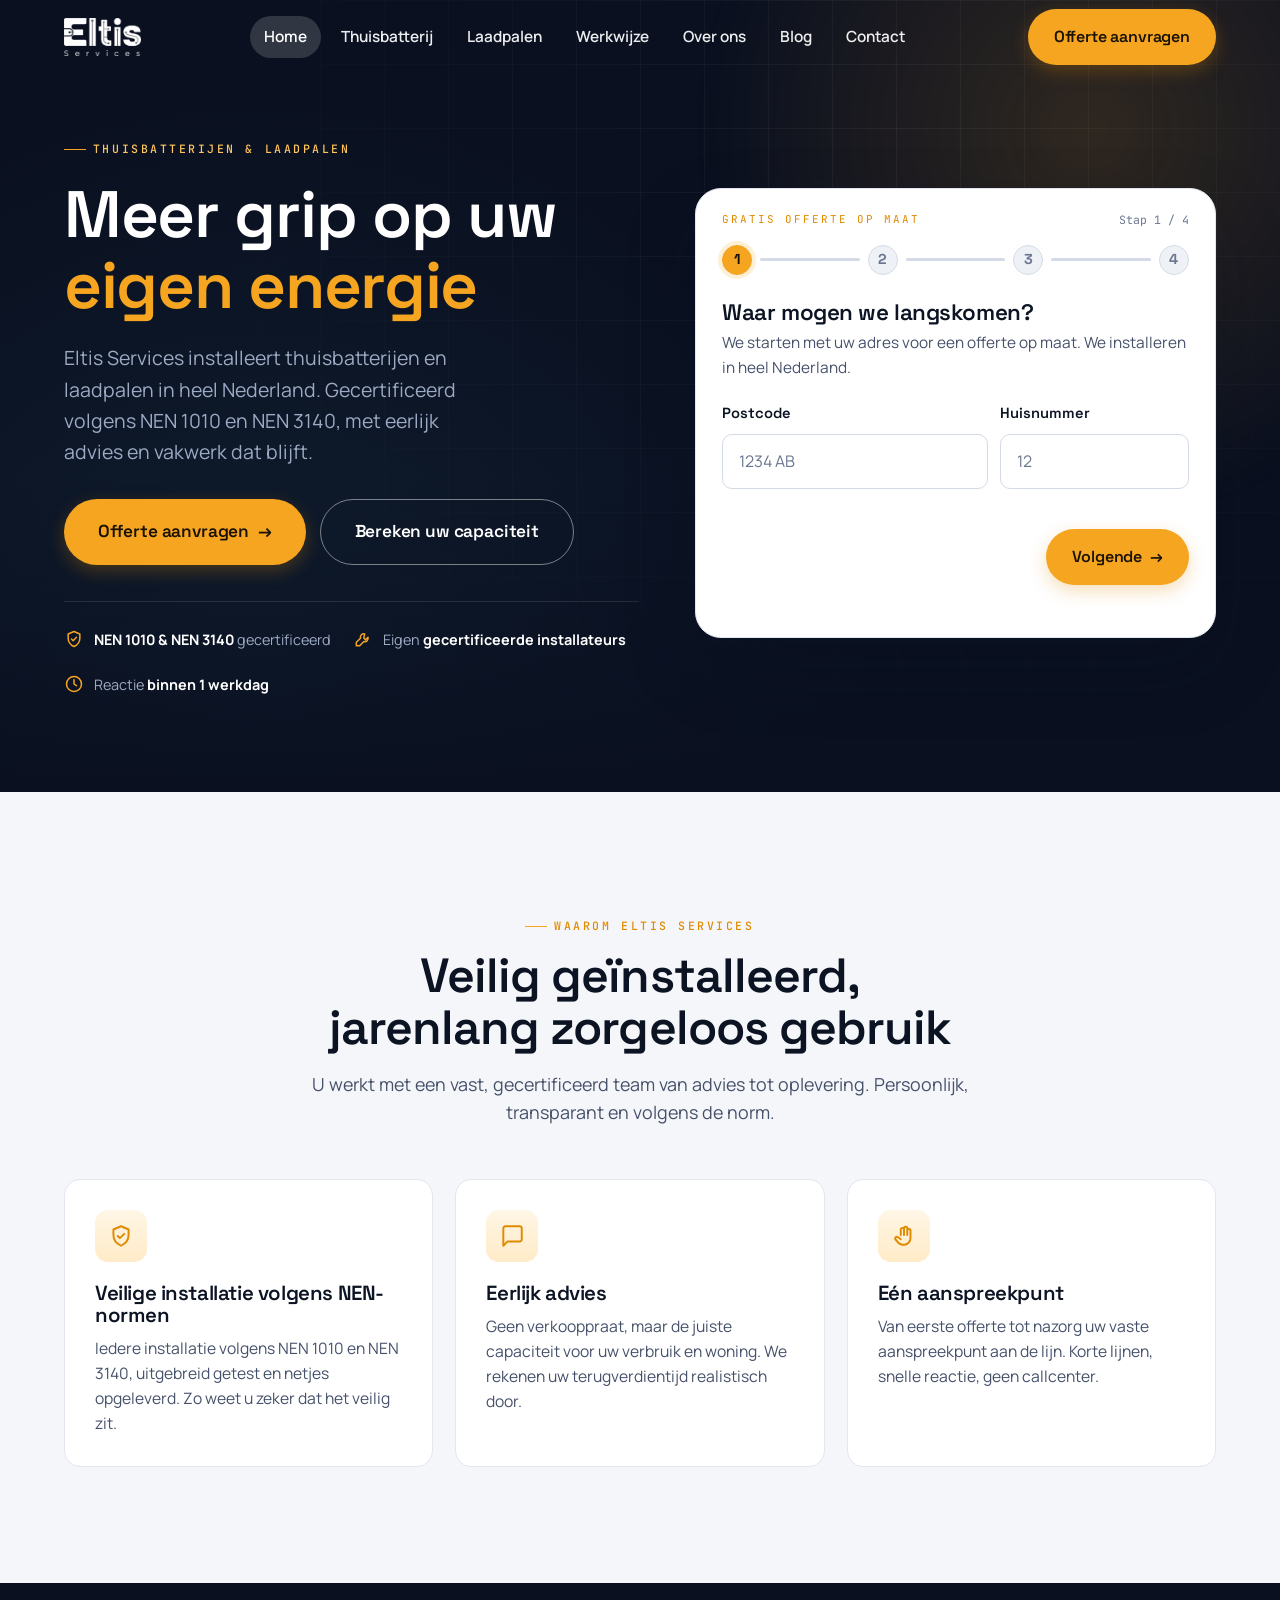
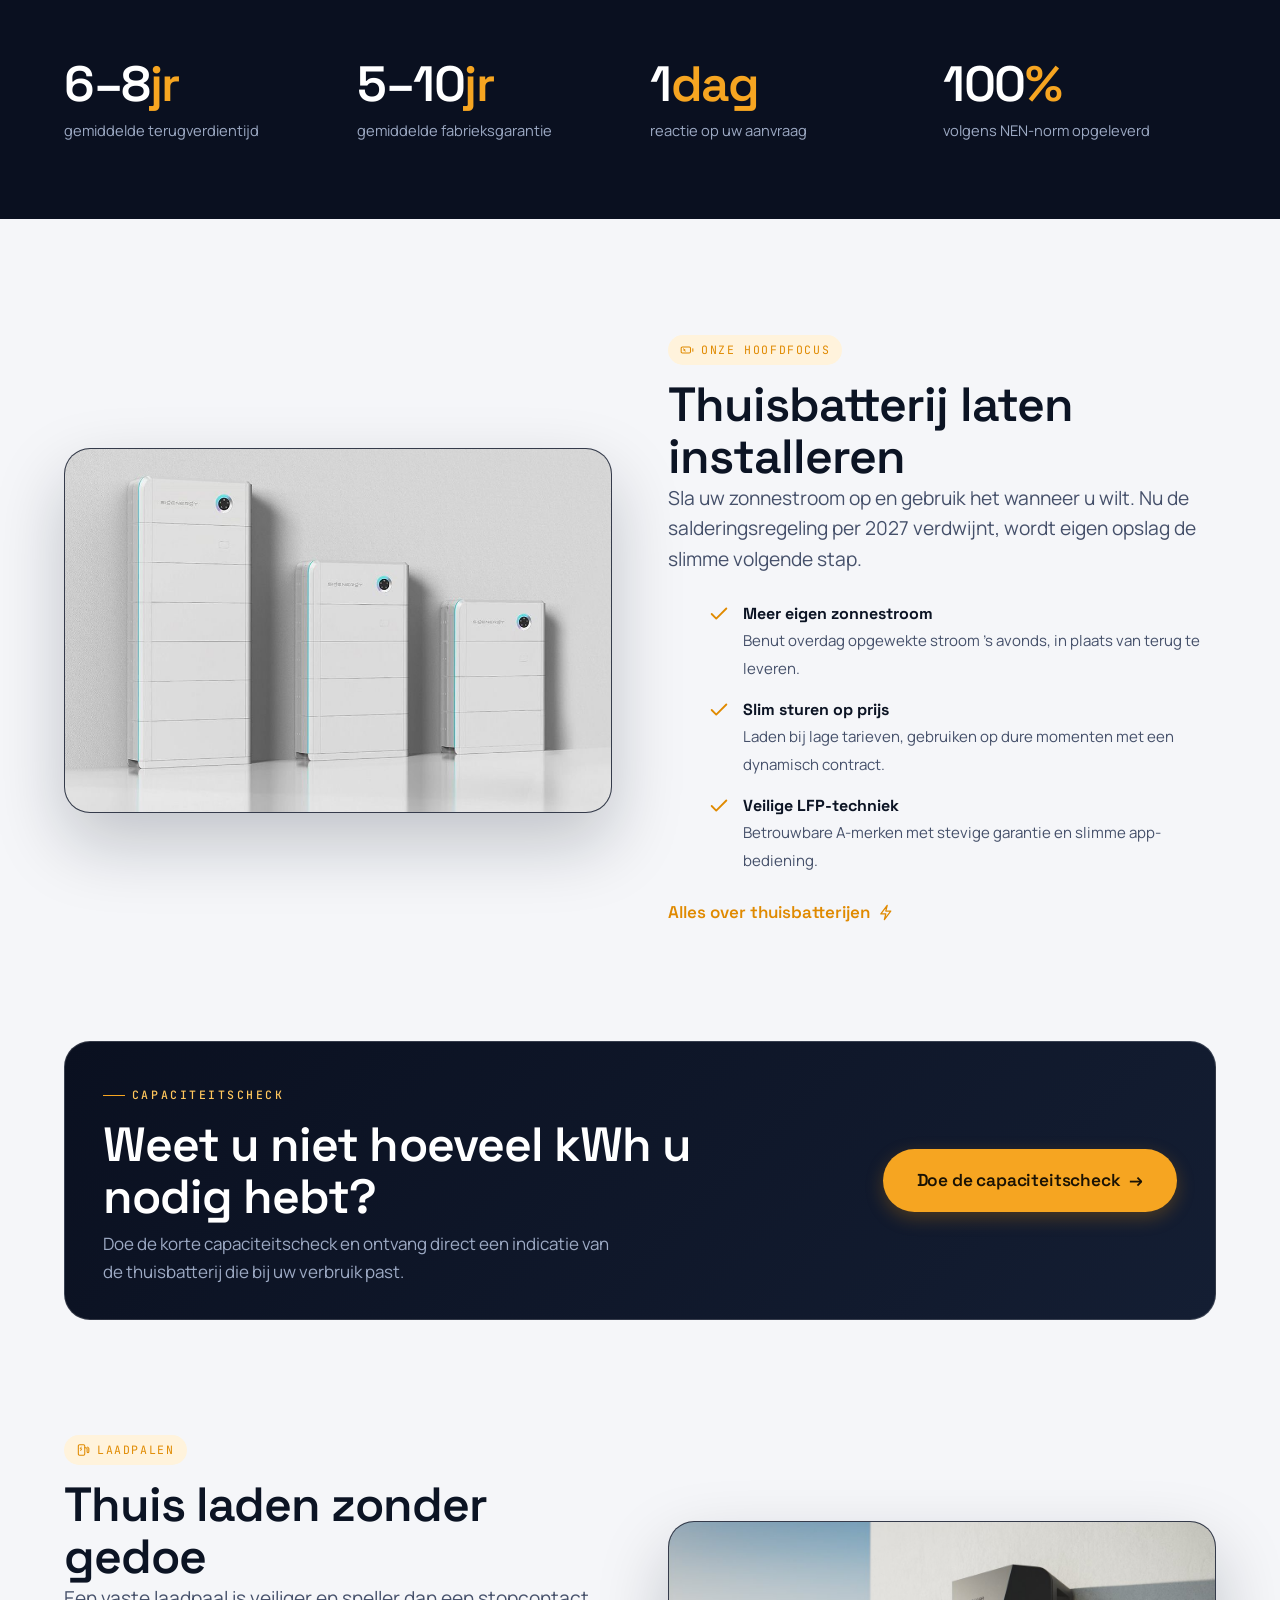
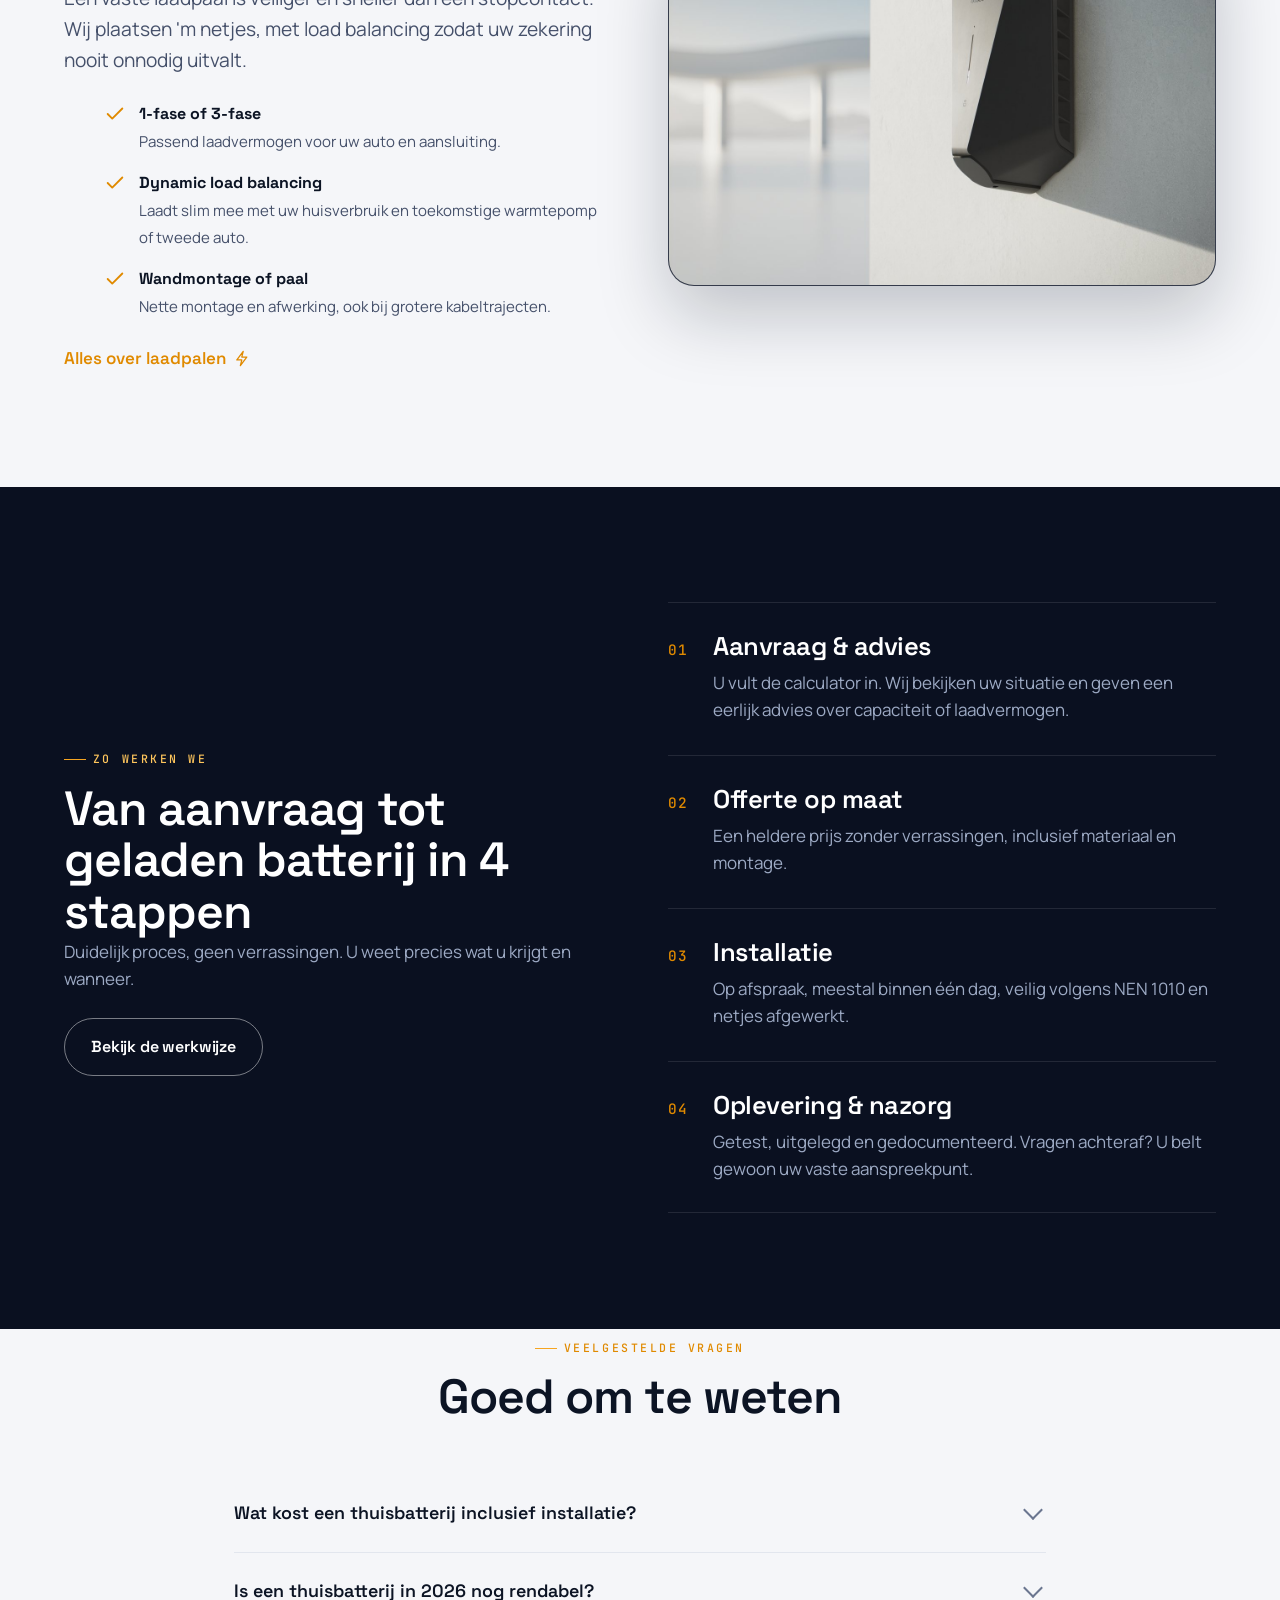
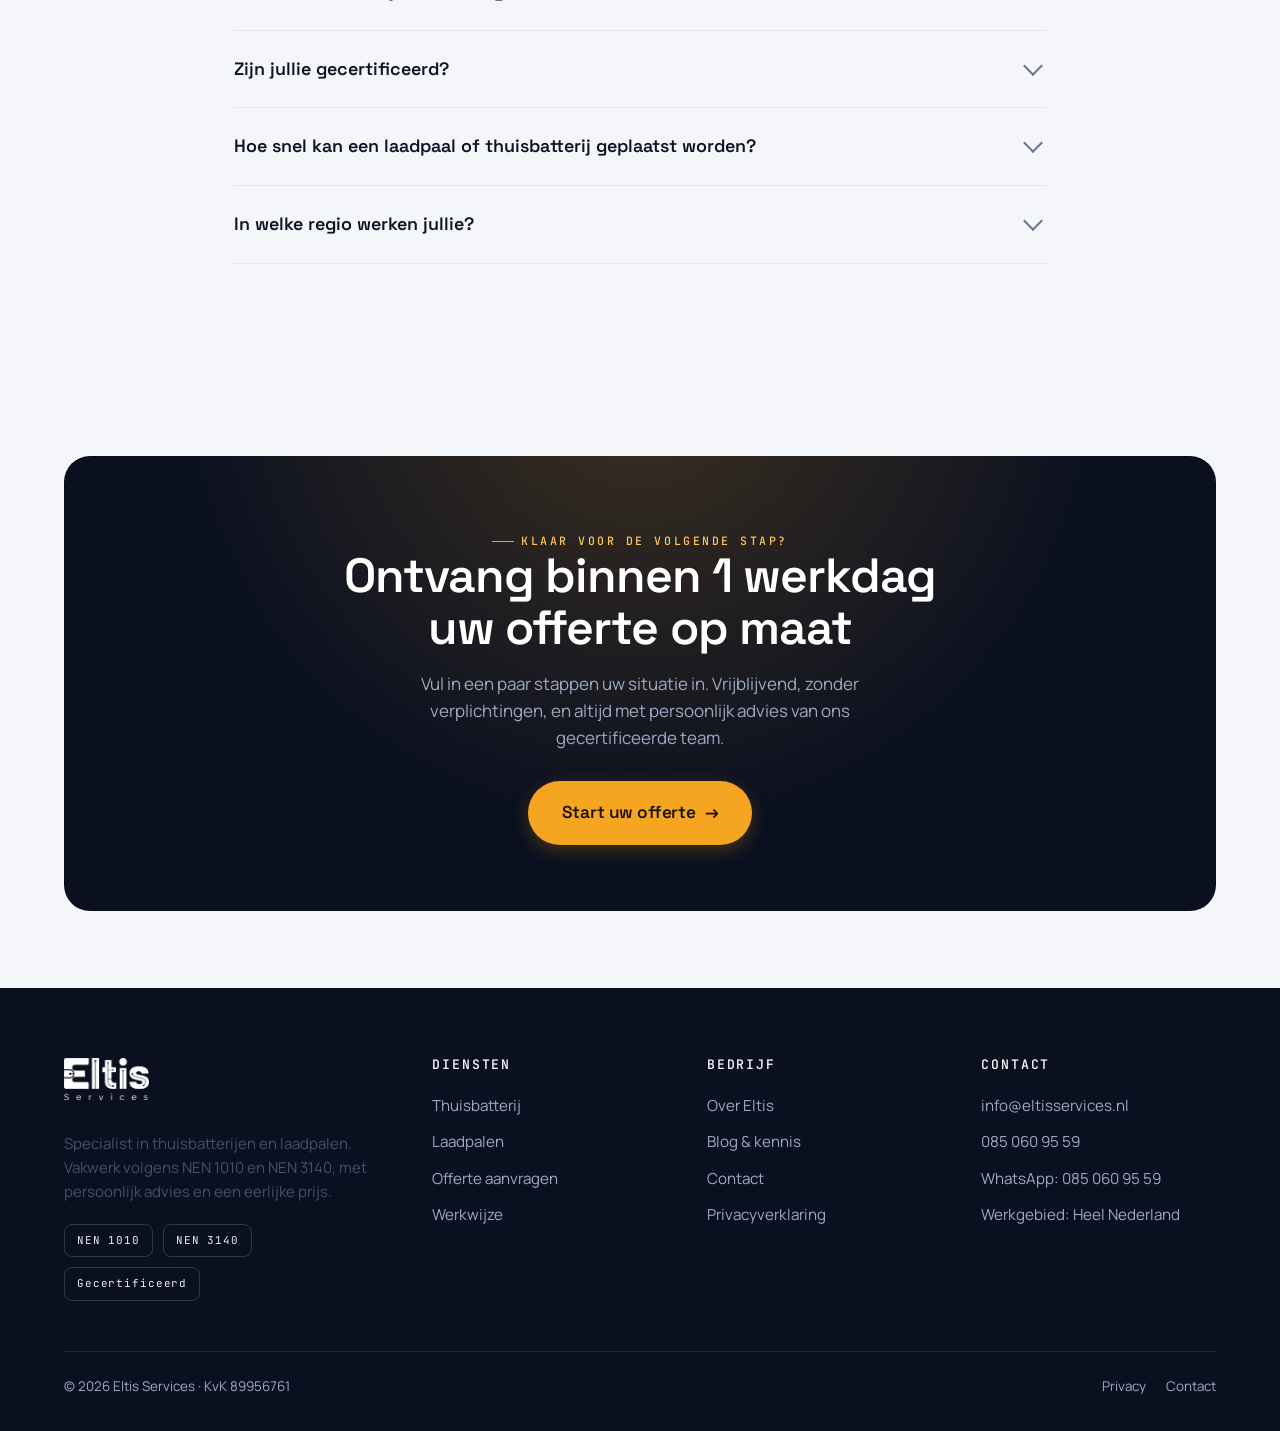
==== index.html @ 738c8753 "Update contact area and KvK number in footer" ====
<!DOCTYPE html>
<html lang="nl">
<head>
  <!-- Meta Pixel Code -->
<script>
!function(f,b,e,v,n,t,s)
{if(f.fbq)return;n=f.fbq=function(){n.callMethod?
n.callMethod.apply(n,arguments):n.queue.push(arguments)};
if(!f._fbq)f._fbq=n;n.push=n;n.loaded=!0;n.version='2.0';
n.queue=[];t=b.createElement(e);t.async=!0;
t.src=v;s=b.getElementsByTagName(e)[0];
s.parentNode.insertBefore(t,s)}(window, document,'script',
'https://connect.facebook.net/en_US/fbevents.js');
fbq('init', '3319455064906460');
fbq('track', 'PageView');
</script>
<noscript><img height="1" width="1" style="display:none"
src="https://www.facebook.com/tr?id=3319455064906460&ev=PageView&noscript=1"
/></noscript>
<!-- End Meta Pixel Code -->
<meta charset="utf-8">
<meta name="viewport" content="width=device-width, initial-scale=1">
<title>Thuisbatterij &amp; laadpaal laten installeren | Eltis Services</title>
<meta name="description" content="Eltis Services installeert thuisbatterijen en laadpalen in heel Nederland. NEN 1010 &amp; NEN 3140 gecertificeerd. Vraag een gratis offerte op maat aan.">
<link rel="canonical" href="https://eltisservices.nl/index.html">
<meta name="robots" content="index, follow">
<meta name="theme-color" content="#0A1020">
<meta property="og:type" content="website">
<meta property="og:title" content="Thuisbatterij &amp; laadpaal laten installeren | Eltis Services">
<meta property="og:description" content="Eltis Services installeert thuisbatterijen en laadpalen in heel Nederland. NEN 1010 &amp; NEN 3140 gecertificeerd. Vraag een gratis offerte op maat aan.">
<meta property="og:url" content="https://eltisservices.nl/index.html">
<meta property="og:site_name" content="Eltis Services">
<meta property="og:locale" content="nl_NL">
<meta name="twitter:card" content="summary_large_image">
<link rel="icon" type="image/png" sizes="32x32" href="assets/favicon-32.png">
<link rel="icon" type="image/png" sizes="16x16" href="assets/favicon-16.png">
<link rel="icon" href="assets/favicon.ico" sizes="any">
<link rel="apple-touch-icon" sizes="180x180" href="assets/apple-touch-icon.png">
<link rel="preconnect" href="https://fonts.googleapis.com">
<link rel="preconnect" href="https://fonts.gstatic.com" crossorigin>
<link href="https://fonts.googleapis.com/css2?family=Space+Grotesk:wght@400;500;600;700&family=Manrope:wght@400;500;600;700;800&family=JetBrains+Mono:wght@400;500&display=swap" rel="stylesheet">
<link rel="stylesheet" href="css/style.css">
<script type="application/ld+json">
{"@context":"https://schema.org","@type":"Electrician","name":"Eltis Services","image":"https://eltisservices.nl/assets/logo-mark.svg","url":"https://eltisservices.nl","email":"info@eltisservices.nl","telephone":"+31850609559","priceRange":"€€","areaServed":"Nederland","address":{"@type":"PostalAddress","addressCountry":"NL"},"description":"NEN 1010 en NEN 3140 gecertificeerd installatiebedrijf gespecialiseerd in thuisbatterijen en laadpalen.","knowsAbout":["thuisbatterij installatie","laadpaal installatie","energieopslag","NEN 1010","NEN 3140"]}
</script>
<script type="application/ld+json">{"@context":"https://schema.org","@type":"BreadcrumbList","itemListElement":[{"@type":"ListItem","position":1,"name":"Home","item":"https://eltisservices.nl/index.html"}]}</script>
<script type="application/ld+json">{"@context":"https://schema.org","@type":"FAQPage","mainEntity":[{"@type":"Question","name":"Wat kost een thuisbatterij inclusief installatie?","acceptedAnswer":{"@type":"Answer","text":"De prijs hangt af van de capaciteit, het merk en uw meterkast. Een compleet geïnstalleerd systeem begint doorgaans rond de 3.000 euro en loopt op naarmate u meer opslag kiest. Via onze offertecalculator krijgt u een prijs die past bij uw situatie."}},{"@type":"Question","name":"Is een thuisbatterij in 2026 nog rendabel?","acceptedAnswer":{"@type":"Answer","text":"Ja, zeker met een dynamisch energiecontract of slimme aansturing. Omdat de salderingsregeling per 1 januari 2027 stopt, wordt zelf opslaan en slim gebruiken van uw stroom juist aantrekkelijker. Wij rekenen uw situatie eerlijk door."}},{"@type":"Question","name":"Zijn jullie gecertificeerd?","acceptedAnswer":{"@type":"Answer","text":"Ja. Al onze installaties voeren we uit volgens NEN 1010 en we werken veilig volgens NEN 3140. U krijgt een correcte, geteste en gedocumenteerde oplevering."}},{"@type":"Question","name":"Hoe snel kan een laadpaal of thuisbatterij geplaatst worden?","acceptedAnswer":{"@type":"Answer","text":"Na akkoord op de offerte plannen we meestal binnen enkele weken. Een standaardinstallatie ronden we vaak op één dag af."}},{"@type":"Question","name":"In welke regio werken jullie?","acceptedAnswer":{"@type":"Answer","text":"We werken in heel Nederland. Vul uw postcode en huisnummer in de offertecalculator in, dan ontvangt u binnen 1 werkdag een offerte op maat voor uw adres."}}]}</script>

</head>
<body>
<header class="site-header">
  <div class="wrap nav">
    <a class="brand on-hero" href="index.html"><img class="brand-logo" src="assets/logo.png" alt="Eltis Services" width="720" height="354"></a>
    <nav class="nav-links on-hero" aria-label="Hoofdmenu"><a href="index.html">Home</a><a href="thuisbatterij.html">Thuisbatterij</a><a href="laadpalen.html">Laadpalen</a><a href="werkwijze.html">Werkwijze</a><a href="over-ons.html">Over ons</a><a href="blog.html">Blog</a><a href="contact.html">Contact</a></nav>
    <div class="nav-cta">
      <a class="btn" href="offerte.html">Offerte aanvragen</a>
      <button class="nav-toggle on-hero" aria-label="Menu" aria-expanded="false"><span></span></button>
    </div>
  </div>
</header>
<nav class="mobile-menu" aria-label="Mobiel menu"><a href="index.html">Home</a><a href="thuisbatterij.html">Thuisbatterij</a><a href="laadpalen.html">Laadpalen</a><a href="werkwijze.html">Werkwijze</a><a href="over-ons.html">Over ons</a><a href="blog.html">Blog</a><a href="contact.html">Contact</a><a class="btn" href="offerte.html">Offerte aanvragen</a></nav>
<main id="main">
  <section class="hero">
    <div class="hero-bg"><div class="hero-grid-lines"></div></div>
    <div class="wrap hero-inner">
      <div class="reveal">
        <span class="eyebrow" style="color:var(--amber-soft)">Thuisbatterijen &amp; laadpalen</span>
        <h1>Meer grip op uw <span class="hl">eigen energie</span></h1>
        <p class="hero-lead">Eltis Services installeert thuisbatterijen en laadpalen in heel Nederland. Gecertificeerd volgens NEN 1010 en NEN 3140, met eerlijk advies en vakwerk dat blijft.</p>
        <div class="hero-cta">
          <a class="btn btn-lg" href="offerte.html">Offerte aanvragen <span class="arrow">&rarr;</span></a>
          <a class="btn btn-ghost btn-lg" href="thuisbatterij.html#capaciteit">Bereken uw capaciteit</a>
        </div>
        <div class="hero-trust">
          <div class="t"><svg viewBox="0 0 24 24" fill="none" stroke="currentColor" stroke-width="1.8" stroke-linecap="round" stroke-linejoin="round"><path d="M12 3l7 3v5c0 4.5-3 8-7 10-4-2-7-5.5-7-10V6z"/><path d="M9 12l2 2 4-4"/></svg><span><strong>NEN 1010 &amp; NEN 3140</strong> gecertificeerd</span></div>
          <div class="t"><svg viewBox="0 0 24 24" fill="none" stroke="currentColor" stroke-width="1.8" stroke-linecap="round" stroke-linejoin="round"><path d="M14 6a4 4 0 0 0-5 5L4 16v4h4l5-5a4 4 0 0 0 5-5l-3 3-2-2z"/></svg><span>Eigen <strong>gecertificeerde installateurs</strong></span></div>
          <div class="t"><svg viewBox="0 0 24 24" fill="none" stroke="currentColor" stroke-width="1.8" stroke-linecap="round" stroke-linejoin="round"><circle cx="12" cy="12" r="9"/><path d="M12 7v5l3 2"/></svg><span>Reactie <strong>binnen 1 werkdag</strong></span></div>
        </div>
      </div>
      <div class="reveal d1">
        <div class="calc-mount"><noscript><div class="card" style="text-align:center"><p>Schakel JavaScript in voor de offertecalculator, of vraag direct aan via de <a class="link-arrow" style="display:inline-flex" href="offerte.html">offertepagina</a>.</p></div></noscript></div>
      </div>
    </div>
  </section>

  <section class="section"><div class="wrap">
    <div class="section-head center reveal">
      <span class="eyebrow">Waarom Eltis Services</span>
      <h2>Veilig geïnstalleerd, jarenlang zorgeloos gebruik</h2>
      <p>U werkt met een vast, gecertificeerd team van advies tot oplevering. Persoonlijk, transparant en volgens de norm.</p>
    </div>
    <div class="grid g-3">
      <div class="card reveal"><div class="ic"><svg viewBox="0 0 24 24" fill="none" stroke="currentColor" stroke-width="1.8" stroke-linecap="round" stroke-linejoin="round"><path d="M12 3l7 3v5c0 4.5-3 8-7 10-4-2-7-5.5-7-10V6z"/><path d="M9 12l2 2 4-4"/></svg></div><h3>Veilige installatie volgens NEN-normen</h3><p>Iedere installatie volgens NEN 1010 en NEN 3140, uitgebreid getest en netjes opgeleverd. Zo weet u zeker dat het veilig zit.</p></div>
      <div class="card reveal d1"><div class="ic"><svg viewBox="0 0 24 24" fill="none" stroke="currentColor" stroke-width="1.8" stroke-linecap="round" stroke-linejoin="round"><path d="M21 15a2 2 0 0 1-2 2H8l-4 4V5a2 2 0 0 1 2-2h13a2 2 0 0 1 2 2z"/></svg></div><h3>Eerlijk advies</h3><p>Geen verkooppraat, maar de juiste capaciteit voor uw verbruik en woning. We rekenen uw terugverdientijd realistisch door.</p></div>
      <div class="card reveal d2"><div class="ic"><svg viewBox="0 0 24 24" fill="none" stroke="currentColor" stroke-width="1.8" stroke-linecap="round" stroke-linejoin="round"><path d="M9 11V6a1.5 1.5 0 0 1 3 0v5M12 11V5a1.5 1.5 0 0 1 3 0v6M15 11V7a1.5 1.5 0 0 1 3 0v7a6 6 0 0 1-6 6h-1a6 6 0 0 1-5-2.7L4 15a1.6 1.6 0 0 1 2.6-1.8L9 15"/></svg></div><h3>Eén aanspreekpunt</h3><p>Van eerste offerte tot nazorg uw vaste aanspreekpunt aan de lijn. Korte lijnen, snelle reactie, geen callcenter.</p></div>
    </div>
  </div></section>

  <section class="section-sm on-dark"><div class="wrap"><div class="stats"><div class="stat reveal"><div class="n"><span>6–8</span><span class="u">jr</span></div><div class="l">gemiddelde terugverdientijd</div></div><div class="stat reveal"><div class="n"><span>5–10</span><span class="u">jr</span></div><div class="l">gemiddelde fabrieksgarantie</div></div><div class="stat reveal"><div class="n"><span data-count="1" data-dec="0">0</span><span class="u">dag</span></div><div class="l">reactie op uw aanvraag</div></div><div class="stat reveal"><div class="n"><span data-count="100" data-dec="0">0</span><span class="u">%</span></div><div class="l">volgens NEN-norm opgeleverd</div></div></div></div></section>

  <section class="section"><div class="wrap">
    <div class="split">
      <div class="split-media reveal"><div class="media-panel media-photo"><img src="assets/thuisbatterij.jpg" alt="Thuisbatterij aan de wand, professioneel geïnstalleerd" loading="lazy"></div></div>
      <div class="reveal d1">
        <span class="tag-inline"><svg viewBox="0 0 24 24" fill="none" stroke="currentColor" stroke-width="1.8" stroke-linecap="round" stroke-linejoin="round"><rect x="2" y="7" width="16" height="10" rx="2"/><path d="M22 10v4"/><path d="M6 10l3 2-3 0 3 2" stroke-width="1.5"/></svg> Onze hoofdfocus</span>
        <h2 class="mt-s">Thuisbatterij laten installeren</h2>
        <p class="lead" style="color:var(--text-2)">Sla uw zonnestroom op en gebruik het wanneer u wilt. Nu de salderingsregeling per 2027 verdwijnt, wordt eigen opslag de slimme volgende stap.</p>
        <ul class="feature-list">
          <li><svg viewBox="0 0 24 24" fill="none" stroke="currentColor" stroke-width="2" stroke-linecap="round" stroke-linejoin="round"><path d="M20 6 9 17l-5-5"/></svg><div><b>Meer eigen zonnestroom</b><span>Benut overdag opgewekte stroom &apos;s avonds, in plaats van terug te leveren.</span></div></li>
          <li><svg viewBox="0 0 24 24" fill="none" stroke="currentColor" stroke-width="2" stroke-linecap="round" stroke-linejoin="round"><path d="M20 6 9 17l-5-5"/></svg><div><b>Slim sturen op prijs</b><span>Laden bij lage tarieven, gebruiken op dure momenten met een dynamisch contract.</span></div></li>
          <li><svg viewBox="0 0 24 24" fill="none" stroke="currentColor" stroke-width="2" stroke-linecap="round" stroke-linejoin="round"><path d="M20 6 9 17l-5-5"/></svg><div><b>Veilige LFP-techniek</b><span>Betrouwbare A-merken met stevige garantie en slimme app-bediening.</span></div></li>
        </ul>
        <a class="link-arrow mt-m" href="thuisbatterij.html" style="display:inline-flex">Alles over thuisbatterijen <svg viewBox="0 0 24 24" fill="none" stroke="currentColor" stroke-width="1.8" stroke-linecap="round" stroke-linejoin="round"><path d="M13 2 4 14h7l-2 8 9-12h-7z"/></svg></a>
      </div>
    </div>
  </div></section>

  <section class="section" style="padding-top:0"><div class="wrap">
    <a class="cap-cta reveal" href="thuisbatterij.html#capaciteit">
      <div class="cap-cta-text">
        <span class="eyebrow" style="color:var(--amber-soft)">Capaciteitscheck</span>
        <h2 class="mt-s" style="color:#fff">Weet u niet hoeveel kWh u nodig hebt?</h2>
        <p>Doe de korte capaciteitscheck en ontvang direct een indicatie van de thuisbatterij die bij uw verbruik past.</p>
      </div>
      <span class="btn btn-lg">Doe de capaciteitscheck <span class="arrow">&rarr;</span></span>
    </a>
  </div></section>

  <section class="section" style="padding-top:0"><div class="wrap">
    <div class="split rev">
      <div class="split-media reveal"><div class="media-panel media-photo"><img src="assets/laadpaal.jpg" alt="Laadpaal aan huis, netjes gemonteerd" loading="lazy"></div></div>
      <div class="reveal d1">
        <span class="tag-inline"><svg viewBox="0 0 24 24" fill="none" stroke="currentColor" stroke-width="1.8" stroke-linecap="round" stroke-linejoin="round"><rect x="4" y="3" width="11" height="18" rx="2"/><path d="M15 8h2a2 2 0 0 1 2 2v5a1.5 1.5 0 0 0 3 0V9l-2-2"/><path d="M9 7l-2 3h3l-2 3" stroke-width="1.5"/></svg> Laadpalen</span>
        <h2 class="mt-s">Thuis laden zonder gedoe</h2>
        <p class="lead" style="color:var(--text-2)">Een vaste laadpaal is veiliger en sneller dan een stopcontact. Wij plaatsen &apos;m netjes, met load balancing zodat uw zekering nooit onnodig uitvalt.</p>
        <ul class="feature-list">
          <li><svg viewBox="0 0 24 24" fill="none" stroke="currentColor" stroke-width="2" stroke-linecap="round" stroke-linejoin="round"><path d="M20 6 9 17l-5-5"/></svg><div><b>1-fase of 3-fase</b><span>Passend laadvermogen voor uw auto en aansluiting.</span></div></li>
          <li><svg viewBox="0 0 24 24" fill="none" stroke="currentColor" stroke-width="2" stroke-linecap="round" stroke-linejoin="round"><path d="M20 6 9 17l-5-5"/></svg><div><b>Dynamic load balancing</b><span>Laadt slim mee met uw huisverbruik en toekomstige warmtepomp of tweede auto.</span></div></li>
          <li><svg viewBox="0 0 24 24" fill="none" stroke="currentColor" stroke-width="2" stroke-linecap="round" stroke-linejoin="round"><path d="M20 6 9 17l-5-5"/></svg><div><b>Wandmontage of paal</b><span>Nette montage en afwerking, ook bij grotere kabeltrajecten.</span></div></li>
        </ul>
        <a class="link-arrow mt-m" href="laadpalen.html" style="display:inline-flex">Alles over laadpalen <svg viewBox="0 0 24 24" fill="none" stroke="currentColor" stroke-width="1.8" stroke-linecap="round" stroke-linejoin="round"><path d="M13 2 4 14h7l-2 8 9-12h-7z"/></svg></a>
      </div>
    </div>
  </div></section>

  <section class="section on-dark"><div class="wrap">
    <div class="split">
      <div class="reveal">
        <span class="eyebrow">Zo werken we</span>
        <h2 class="mt-s">Van aanvraag tot geladen batterij in 4 stappen</h2>
        <p>Duidelijk proces, geen verrassingen. U weet precies wat u krijgt en wanneer.</p>
        <a class="btn btn-ghost mt-m" href="werkwijze.html">Bekijk de werkwijze</a>
      </div>
      <div class="reveal d1">
        <div class="steps">
          <div class="step"><div class="num">01</div><div class="body"><h3>Aanvraag &amp; advies</h3><p>U vult de calculator in. Wij bekijken uw situatie en geven een eerlijk advies over capaciteit of laadvermogen.</p></div></div>
          <div class="step"><div class="num">02</div><div class="body"><h3>Offerte op maat</h3><p>Een heldere prijs zonder verrassingen, inclusief materiaal en montage.</p></div></div>
          <div class="step"><div class="num">03</div><div class="body"><h3>Installatie</h3><p>Op afspraak, meestal binnen één dag, veilig volgens NEN 1010 en netjes afgewerkt.</p></div></div>
          <div class="step"><div class="num">04</div><div class="body"><h3>Oplevering &amp; nazorg</h3><p>Getest, uitgelegd en gedocumenteerd. Vragen achteraf? U belt gewoon uw vaste aanspreekpunt.</p></div></div>
        </div>
      </div>
    </div>
  </div></section>


  <section class="section" style="padding-top:0"><div class="wrap narrow">
    <div class="section-head center reveal"><span class="eyebrow">Veelgestelde vragen</span><h2 class="mt-s">Goed om te weten</h2></div>
    <div class="reveal d1"><div class="faq"><details><summary>Wat kost een thuisbatterij inclusief installatie?</summary><div class="ans">De prijs hangt af van de capaciteit, het merk en uw meterkast. Een compleet geïnstalleerd systeem begint doorgaans rond de 3.000 euro en loopt op naarmate u meer opslag kiest. Via onze offertecalculator krijgt u een prijs die past bij uw situatie.</div></details><details><summary>Is een thuisbatterij in 2026 nog rendabel?</summary><div class="ans">Ja, zeker met een dynamisch energiecontract of slimme aansturing. Omdat de salderingsregeling per 1 januari 2027 stopt, wordt zelf opslaan en slim gebruiken van uw stroom juist aantrekkelijker. Wij rekenen uw situatie eerlijk door.</div></details><details><summary>Zijn jullie gecertificeerd?</summary><div class="ans">Ja. Al onze installaties voeren we uit volgens NEN 1010 en we werken veilig volgens NEN 3140. U krijgt een correcte, geteste en gedocumenteerde oplevering.</div></details><details><summary>Hoe snel kan een laadpaal of thuisbatterij geplaatst worden?</summary><div class="ans">Na akkoord op de offerte plannen we meestal binnen enkele weken. Een standaardinstallatie ronden we vaak op één dag af.</div></details><details><summary>In welke regio werken jullie?</summary><div class="ans">We werken in heel Nederland. Vul uw postcode en huisnummer in de offertecalculator in, dan ontvangt u binnen 1 werkdag een offerte op maat voor uw adres.</div></details></div></div>
  </div></section>

  <section class="section-sm"><div class="wrap"><div class="cta-band reveal">
      <span class="eyebrow" style="color:var(--amber-soft)">Klaar voor de volgende stap?</span>
      <h2>Ontvang binnen 1 werkdag uw offerte op maat</h2>
      <p>Vul in een paar stappen uw situatie in. Vrijblijvend, zonder verplichtingen, en altijd met persoonlijk advies van ons gecertificeerde team.</p>
      <a class="btn btn-lg" href="offerte.html">Start uw offerte <span class="arrow">&rarr;</span></a>
    </div></div></section>
</main>
<script src="js/calculator.js" defer></script>
<footer class="site-footer">
  <div class="wrap">
    <div class="footer-top">
      <div class="footer-brand">
        <a class="brand" href="index.html"><img class="brand-logo" src="assets/logo.png" alt="Eltis Services" width="720" height="354"></a>
        <p>Specialist in thuisbatterijen en laadpalen. Vakwerk volgens NEN 1010 en NEN 3140, met persoonlijk advies en een eerlijke prijs.</p>
        <div class="footer-badges">
          <span class="badge">NEN 1010</span><span class="badge">NEN 3140</span><span class="badge">Gecertificeerd</span>
        </div>
      </div>
      <div class="footer-col">
        <h4>Diensten</h4>
        <a href="thuisbatterij.html">Thuisbatterij</a>
        <a href="laadpalen.html">Laadpalen</a>
        <a href="offerte.html">Offerte aanvragen</a>
        <a href="werkwijze.html">Werkwijze</a>
      </div>
      <div class="footer-col">
        <h4>Bedrijf</h4>
        <a href="over-ons.html">Over Eltis</a>
        <a href="blog.html">Blog &amp; kennis</a>
        <a href="contact.html">Contact</a>
        <a href="privacy.html">Privacyverklaring</a>
      </div>
      <div class="footer-col">
        <h4>Contact</h4>
        <a href="mailto:info@eltisservices.nl">info@eltisservices.nl</a>
        <a href="tel:+31850609559">085 060 95 59</a>
        <a href="https://wa.me/31850609559">WhatsApp: 085 060 95 59</a>
        <a href="contact.html">Werkgebied: Heel Nederland</a>
      </div>
    </div>
    <div class="footer-bottom">
      <span>&copy; 2026 Eltis Services · KvK 89956761</span>
      <span class="fl"><a href="privacy.html">Privacy</a><a href="contact.html">Contact</a></span>
    </div>
  </div>
</footer>
<script src="js/main.js" defer></script>
</body>
</html>
---- css/style.css ----
/* =====================================================================
   Eltis Services — Designsysteem  [VERSIE 3 — mobiel menu fix]
   Palet: diep marineblauw + warm amber (energie/premium)
   Display: Space Grotesk · Body: Manrope · Data: JetBrains Mono
   Signatuur: "laadmeter" (charge gauge) motief
   ===================================================================== */

:root{
  /* Kleuren */
  --ink:        #0A1020;   /* diep marineblauw-zwart */
  --ink-2:      #0E1628;
  --slate:      #141E33;   /* verhoogd donker vlak */
  --slate-2:    #1B2740;
  --line-dark:  rgba(255,255,255,.10);
  --line-dark-2:rgba(255,255,255,.16);

  --canvas:     #F5F6F9;   /* lichte pagina-achtergrond */
  --paper:      #FFFFFF;
  --mist:       #EEF1F6;
  --line:       #E2E6EE;
  --line-2:     #D4DAE6;

  --amber:      #F6A521;   /* hero-accent: energie/premium */
  --amber-deep: #E08A00;
  --amber-soft: #FFC65C;
  --cyan:       #4FC3E8;   /* koele steun-accent, spaarzaam */

  --text:       #0C1424;   /* primaire tekst op licht */
  --text-2:     #45506A;   /* secundair */
  --text-3:     #6B7690;   /* tertiair / labels */
  --on-dark:    #EAEFF8;   /* tekst op donker */
  --on-dark-2:  #9DAAC4;   /* secundair op donker */

  --ok:         #2FBF87;
  --warn:       #E0533D;

  /* Type */
  --f-display: "Space Grotesk", ui-sans-serif, system-ui, sans-serif;
  --f-body:    "Manrope", ui-sans-serif, system-ui, sans-serif;
  --f-mono:    "JetBrains Mono", ui-monospace, "SFMono-Regular", monospace;

  /* Maat & ritme */
  --wrap: 1200px;
  --wrap-narrow: 860px;
  --radius: 16px;
  --radius-sm: 10px;
  --radius-lg: 26px;
  --shadow-sm: 0 1px 2px rgba(12,20,36,.06), 0 4px 14px rgba(12,20,36,.05);
  --shadow-md: 0 10px 30px rgba(12,20,36,.10), 0 2px 8px rgba(12,20,36,.06);
  --shadow-lg: 0 30px 70px rgba(10,16,32,.22);
  --ease: cubic-bezier(.22,.61,.36,1);
}

/* ---------- Reset ---------- */
*,*::before,*::after{ box-sizing:border-box; }
*{ margin:0; }
html{ -webkit-text-size-adjust:100%; scroll-behavior:smooth; }
@media (prefers-reduced-motion: reduce){
  html{ scroll-behavior:auto; }
  *,*::before,*::after{ animation-duration:.001ms !important; animation-iteration-count:1 !important; transition-duration:.001ms !important; scroll-behavior:auto !important; }
}
body{
  font-family:var(--f-body);
  color:var(--text);
  background:var(--canvas);
  line-height:1.6;
  font-size:17px;
  -webkit-font-smoothing:antialiased;
  text-rendering:optimizeLegibility;
  overflow-x:hidden;
}
img,svg{ display:block; max-width:100%; }
a{ color:inherit; text-decoration:none; }
button{ font:inherit; cursor:pointer; border:none; background:none; color:inherit; }
input,select,textarea{ font:inherit; color:inherit; }
:focus-visible{ outline:3px solid var(--amber); outline-offset:2px; border-radius:4px; }

/* ---------- Typografie ---------- */
h1,h2,h3,h4{ font-family:var(--f-display); font-weight:600; line-height:1.08; letter-spacing:-.02em; color:var(--text); }
h1{ font-size:clamp(2.4rem, 6vw, 4.1rem); font-weight:600; }
h2{ font-size:clamp(1.9rem, 4vw, 3rem); }
h3{ font-size:clamp(1.25rem, 2.2vw, 1.6rem); }
h4{ font-size:1.05rem; letter-spacing:-.01em; }
p{ color:var(--text-2); }
strong{ color:var(--text); font-weight:700; }

.eyebrow{
  font-family:var(--f-mono);
  font-size:.72rem;
  letter-spacing:.22em;
  text-transform:uppercase;
  font-weight:500;
  color:var(--amber-deep);
  display:inline-flex; align-items:center; gap:.6em;
}
.eyebrow::before{
  content:""; width:22px; height:1px; background:var(--amber); display:inline-block;
}
.on-dark .eyebrow{ color:var(--amber-soft); }
.lead{ font-size:1.2rem; color:var(--text-2); line-height:1.6; }
.on-dark .lead{ color:var(--on-dark-2); }

/* ---------- Layout ---------- */
.wrap{ width:100%; max-width:var(--wrap); margin-inline:auto; padding-inline:24px; }
.narrow{ max-width:var(--wrap-narrow); }
section{ position:relative; }
.section{ padding-block:clamp(64px, 9vw, 120px); }
.section-sm{ padding-block:clamp(48px,6vw,80px); }
.on-dark{ background:var(--ink); color:var(--on-dark); }
.on-dark h1,.on-dark h2,.on-dark h3,.on-dark h4{ color:#fff; }
.on-dark p{ color:var(--on-dark-2); }
.center{ text-align:center; }
.section-head{ max-width:660px; margin-bottom:52px; }
.section-head.center{ margin-inline:auto; }
.section-head h2{ margin-top:14px; }
.section-head p{ margin-top:16px; font-size:1.12rem; }

/* ---------- Buttons ---------- */
.btn{
  --bg:var(--amber); --fg:#1A1204;
  display:inline-flex; align-items:center; justify-content:center; gap:.5em;
  padding:15px 26px; border-radius:100px;
  background:var(--bg); color:var(--fg);
  font-family:var(--f-display); font-weight:600; font-size:1rem; letter-spacing:-.01em;
  transition:transform .25s var(--ease), box-shadow .25s var(--ease), background .25s var(--ease);
  box-shadow:0 6px 18px rgba(224,138,0,.28);
  white-space:nowrap;
}
.btn:hover{ transform:translateY(-2px); box-shadow:0 12px 26px rgba(224,138,0,.36); background:var(--amber-soft); }
.btn:active{ transform:translateY(0); }
.btn .arrow{ transition:transform .25s var(--ease); }
.btn:hover .arrow{ transform:translateX(4px); }
.btn-ghost{
  --bg:transparent; --fg:var(--text);
  border:1.5px solid var(--line-2); box-shadow:none;
}
.btn-ghost:hover{ background:var(--paper); border-color:var(--text-3); box-shadow:var(--shadow-sm); }
/* Op donkere vlakken (hero, cta-band, on-dark) altijd goed leesbare, lichte tekst + zichtbare rand */
.on-dark .btn-ghost, .hero .btn-ghost, .cta-band .btn-ghost{
  --fg:#fff; color:#fff; border-color:rgba(255,255,255,.45);
}
.on-dark .btn-ghost:hover, .hero .btn-ghost:hover, .cta-band .btn-ghost:hover{
  background:rgba(255,255,255,.12); border-color:rgba(255,255,255,.7); color:#fff;
}
.btn-lg{ padding:18px 34px; font-size:1.08rem; }
.btn-full{ width:100%; }
.link-arrow{
  display:inline-flex; align-items:center; gap:.45em;
  font-family:var(--f-display); font-weight:600; color:var(--amber-deep);
  transition:gap .2s var(--ease);
}
.link-arrow:hover{ gap:.75em; }
.on-dark .link-arrow{ color:var(--amber-soft); }

/* ---------- Header ---------- */
.site-header{
  position:fixed; top:0; left:0; right:0; z-index:100;
  transition:background .3s var(--ease), box-shadow .3s var(--ease), border-color .3s var(--ease);
  border-bottom:1px solid transparent;
}
.site-header.scrolled{
  background:rgba(247,248,250,.82);
  backdrop-filter:saturate(180%) blur(14px);
  border-bottom-color:var(--line);
  box-shadow:0 1px 0 rgba(12,20,36,.02);
}
.nav{ display:flex; align-items:center; justify-content:space-between; height:74px; }
.brand{ display:inline-flex; align-items:center; gap:11px; font-family:var(--f-display); font-weight:600; font-size:1.22rem; letter-spacing:-.02em; color:var(--text); }
.site-header:not(.scrolled) .brand.on-hero{ color:#fff; }
.brand .mark{ width:34px; height:34px; flex:none; }
.brand-logo{ height:38px; width:auto; display:block; }
/* Logo wit maken op donkere achtergronden (hero-header, mobiel menu, footer) */
.site-header:not(.scrolled) .brand.on-hero .brand-logo,
body.mobile-open .brand .brand-logo,
.footer-brand .brand-logo{ filter:brightness(0) invert(1); }
.footer-brand .brand-logo{ height:42px; margin-bottom:16px; }
@media (max-width:600px){ .brand-logo{ height:32px; } }
.nav-links{ display:flex; align-items:center; gap:6px; }
.nav-links a{
  padding:9px 14px; border-radius:100px; font-weight:600; font-size:.96rem; color:var(--text-2);
  transition:color .2s, background .2s;
}
.nav-links a:hover, .nav-links a.active{ color:var(--text); background:rgba(12,20,36,.05); }
.site-header:not(.scrolled) .nav-links.on-hero a{ color:rgba(255,255,255,.92); }
.site-header:not(.scrolled) .nav-links.on-hero a:hover,
.site-header:not(.scrolled) .nav-links.on-hero a.active{ color:#fff; background:rgba(255,255,255,.16); }
.nav-cta{ display:flex; align-items:center; gap:10px; }
.nav-toggle{ display:none; width:44px; height:44px; border-radius:12px; align-items:center; justify-content:center; }
.nav-toggle span{ display:block; width:22px; height:2px; background:currentColor; position:relative; transition:.25s; }
.nav-toggle span::before,.nav-toggle span::after{ content:""; position:absolute; left:0; width:22px; height:2px; background:currentColor; transition:.25s; }
.nav-toggle span::before{ top:-7px; } .nav-toggle span::after{ top:7px; }
.site-header:not(.scrolled) .nav-toggle.on-hero{ color:#fff; }

@media (max-width:960px){
  .nav-links, .nav-cta .btn{ display:none; }
  .nav-toggle{ display:flex; }
  .mobile-open .nav-toggle span{ background:transparent; }
  .mobile-open .nav-toggle span::before{ top:0; transform:rotate(45deg); }
  .mobile-open .nav-toggle span::after{ top:0; transform:rotate(-45deg); }
  .mobile-menu{
    position:fixed; top:74px; left:0; right:0; bottom:0; width:100%; z-index:99;
    background:#0A1020; background:var(--ink); color:#fff;
    transform:translateY(-8px); opacity:0; pointer-events:none;
    transition:.28s var(--ease);
    display:flex; flex-direction:column; padding:28px 24px 40px; gap:6px;
    overflow-y:auto; -webkit-overflow-scrolling:touch;
  }
  .mobile-open .mobile-menu{ transform:none; opacity:1; pointer-events:auto; }
  .mobile-menu a{ font-family:var(--f-display); font-weight:600; font-size:1.4rem; padding:16px 4px; border-bottom:1px solid rgba(255,255,255,.14); color:#fff; }
  .mobile-menu a:hover{ color:var(--amber-soft); }
  .mobile-menu a.active{ color:var(--amber); }
  .mobile-menu .btn{ margin-top:22px; color:#1A1204; }
  /* Zodra het menu open is: kopbalk donker en merk/toggle wit, zodat alles leesbaar blijft ongeacht de pagina */
  body.mobile-open .site-header{ background:var(--ink); border-bottom-color:rgba(255,255,255,.12); box-shadow:none; }
  body.mobile-open .brand{ color:#fff; }
  body.mobile-open .nav-toggle{ color:#fff; }
}
.mobile-menu{ display:none; }
@media (max-width:960px){ .mobile-menu{ display:flex; } }

/* ---------- Hero ---------- */
.hero{
  position:relative; background:var(--ink); color:var(--on-dark);
  padding-top:130px; padding-bottom:clamp(60px,8vw,96px); overflow:hidden;
}
.hero-bg{ position:absolute; top:0; right:0; bottom:0; left:0; z-index:0; overflow:hidden; }
.hero-bg::before{
  content:""; position:absolute; width:900px; height:900px; right:-260px; top:-320px;
  background:radial-gradient(circle at center, rgba(246,165,33,.16), transparent 62%);
  filter:blur(10px);
}
.hero-bg::after{
  content:""; position:absolute; top:0; right:0; bottom:0; left:0;
  background:
    linear-gradient(180deg, transparent 60%, var(--ink) 100%),
    radial-gradient(circle at 20% 90%, rgba(79,195,232,.08), transparent 50%);
}
.hero-grid-lines{ position:absolute; top:0; right:0; bottom:0; left:0; opacity:.5;
  background-image:linear-gradient(var(--line-dark) 1px, transparent 1px), linear-gradient(90deg, var(--line-dark) 1px, transparent 1px);
  background-size:64px 64px; mask-image:radial-gradient(circle at 70% 20%, #000, transparent 70%); }
.hero-inner{ position:relative; z-index:2; display:grid; grid-template-columns:1.05fr .95fr; gap:56px; align-items:center; }
.hero h1{ margin:20px 0 22px; color:#fff; }
.hero h1 .hl{ color:var(--amber); }
.hero-lead{ font-size:1.22rem; color:var(--on-dark-2); max-width:36ch; }
.hero-cta{ display:flex; flex-wrap:wrap; gap:14px; margin-top:32px; }
.hero-trust{ display:flex; flex-wrap:wrap; gap:22px; margin-top:36px; padding-top:26px; border-top:1px solid var(--line-dark); }
.hero-trust .t{ display:flex; align-items:center; gap:10px; font-size:.9rem; color:var(--on-dark-2); }
.hero-trust .t svg{ width:20px; height:20px; color:var(--amber); flex:none; }
.hero-trust .t strong{ color:#fff; font-weight:700; }

@media (max-width:960px){
  .hero-inner{ grid-template-columns:1fr; gap:36px; }
  .hero{ padding-top:110px; }
  .hero-inner .media-panel, .hero-inner .gauge-card{ max-width:460px; margin-inline:auto; width:100%; }
}

/* ---------- Signatuur: laadmeter (charge gauge) ---------- */
.gauge-card{
  background:linear-gradient(180deg, var(--slate), var(--ink-2));
  border:1px solid var(--line-dark-2);
  border-radius:var(--radius-lg);
  padding:26px; box-shadow:var(--shadow-lg);
  position:relative; overflow:hidden;
}
.gauge-card::before{
  content:""; position:absolute; top:0; left:0; right:0; height:1px;
  background:linear-gradient(90deg, transparent, var(--amber), transparent);
}
.gauge-top{ display:flex; align-items:center; justify-content:space-between; margin-bottom:22px; }
.gauge-top .lbl{ font-family:var(--f-mono); font-size:.7rem; letter-spacing:.18em; text-transform:uppercase; color:var(--on-dark-2); }
.gauge-dot{ width:8px; height:8px; border-radius:50%; background:var(--ok); box-shadow:0 0 0 4px rgba(47,191,135,.18); display:inline-block; margin-right:7px; animation:pulse 2.4s infinite; }
@keyframes pulse{ 0%,100%{ box-shadow:0 0 0 4px rgba(47,191,135,.18);} 50%{ box-shadow:0 0 0 7px rgba(47,191,135,.05);} }
.gauge-body{ display:flex; align-items:flex-end; gap:20px; }
.gauge-bars{ display:flex; align-items:flex-end; gap:7px; height:120px; flex:1; }
.gauge-bars span{ flex:1; background:var(--slate-2); border-radius:4px; align-self:stretch; position:relative; overflow:hidden; }
.gauge-bars span::after{ content:""; position:absolute; left:0; right:0; bottom:0; height:var(--h,20%); background:linear-gradient(180deg,var(--amber-soft),var(--amber)); border-radius:4px; transition:height 1.1s var(--ease); }
.gauge-figure{ text-align:right; }
.gauge-figure .val{ font-family:var(--f-display); font-size:2.6rem; font-weight:600; color:#fff; line-height:1; }
.gauge-figure .val .u{ font-size:1rem; color:var(--amber); }
.gauge-figure .cap{ font-size:.82rem; color:var(--on-dark-2); margin-top:4px; }
.gauge-foot{ margin-top:22px; padding-top:18px; border-top:1px solid var(--line-dark); display:grid; grid-template-columns:1fr 1fr; gap:14px; }
.gauge-foot .kv{ }
.gauge-foot .kv .k{ font-family:var(--f-mono); font-size:.68rem; letter-spacing:.14em; text-transform:uppercase; color:var(--on-dark-2); }
.gauge-foot .kv .v{ font-family:var(--f-display); font-weight:600; color:#fff; font-size:1.08rem; margin-top:3px; }

/* ---------- Trust strip ---------- */
.trust-strip{ background:var(--paper); border-block:1px solid var(--line); }
.trust-strip .wrap{ display:flex; flex-wrap:wrap; align-items:center; justify-content:space-between; gap:28px; padding-block:26px; }
.trust-item{ display:flex; align-items:center; gap:13px; }
.trust-item .ic{ width:42px; height:42px; border-radius:11px; background:var(--mist); display:grid; place-items:center; flex:none; }
.trust-item .ic svg{ width:22px; height:22px; color:var(--amber-deep); }
.trust-item .tx b{ font-family:var(--f-display); font-weight:600; display:block; font-size:.98rem; }
.trust-item .tx span{ font-size:.82rem; color:var(--text-3); }

/* ---------- Cards / grids ---------- */
.grid{ display:grid; gap:22px; }
.g-2{ grid-template-columns:repeat(2,1fr); }
.g-3{ grid-template-columns:repeat(3,1fr); }
.g-4{ grid-template-columns:repeat(4,1fr); }
@media (max-width:960px){ .g-3,.g-4{ grid-template-columns:repeat(2,1fr);} }
@media (max-width:640px){ .g-2,.g-3,.g-4{ grid-template-columns:1fr;} }

.card{
  background:var(--paper); border:1px solid var(--line); border-radius:var(--radius);
  padding:30px; transition:transform .3s var(--ease), box-shadow .3s var(--ease), border-color .3s;
}
.card:hover{ transform:translateY(-4px); box-shadow:var(--shadow-md); border-color:var(--line-2); }
.card .ic{ width:52px; height:52px; border-radius:13px; background:linear-gradient(180deg,#FFF6E6,#FFEBC7); display:grid; place-items:center; margin-bottom:20px; }
.card .ic svg{ width:26px; height:26px; color:var(--amber-deep); }
.card h3{ margin-bottom:10px; font-size:1.28rem; }
.card p{ font-size:.98rem; }
.on-dark .card{ background:var(--slate); border-color:var(--line-dark); }
.on-dark .card:hover{ border-color:var(--line-dark-2); }
.on-dark .card .ic{ background:rgba(246,165,33,.12); }
.on-dark .card .ic svg{ color:var(--amber-soft); }

/* Split feature */
.split{ display:grid; grid-template-columns:1fr 1fr; gap:56px; align-items:center; }
.split.rev .split-media{ order:2; }
@media (max-width:900px){
  .split{ grid-template-columns:1fr; gap:34px; }
  .split.rev .split-media{ order:0; }
  .split-media{ max-width:440px; width:100%; margin-inline:auto; }
  .media-panel{ padding:26px; }
}
.feature-list{ list-style:none; margin-top:26px; display:grid; gap:16px; }
.feature-list li{ display:flex; gap:13px; align-items:flex-start; }
.feature-list li svg{ width:22px; height:22px; color:var(--amber-deep); flex:none; margin-top:2px; }
.feature-list li b{ display:block; font-family:var(--f-display); font-size:1rem; }
.feature-list li span{ font-size:.94rem; color:var(--text-2); }
.on-dark .feature-list li svg{ color:var(--amber-soft); }
.on-dark .feature-list li span{ color:var(--on-dark-2); }

/* Media panel (SVG illustraties) */
.media-panel{
  background:linear-gradient(160deg,var(--slate),var(--ink)); border-radius:var(--radius-lg);
  border:1px solid var(--line-dark-2); padding:34px; position:relative; overflow:hidden;
  box-shadow:var(--shadow-lg);
}
.media-panel.light{ background:linear-gradient(160deg,#fff,var(--mist)); border-color:var(--line); box-shadow:var(--shadow-md); }

/* Stat row */
.stats{ display:grid; grid-template-columns:repeat(4,1fr); gap:20px; }
@media (max-width:760px){ .stats{ grid-template-columns:repeat(2,1fr);} }
.stat .n{ font-family:var(--f-display); font-weight:600; font-size:clamp(2.2rem,4vw,3.1rem); color:var(--text); letter-spacing:-.03em; line-height:1; }
.on-dark .stat .n{ color:#fff; }
.stat .n .u{ color:var(--amber-deep); }
.on-dark .stat .n .u{ color:var(--amber); }
.stat .l{ margin-top:10px; font-size:.92rem; color:var(--text-3); }
.on-dark .stat .l{ color:var(--on-dark-2); }

/* ---------- Steps / werkwijze ---------- */
.steps{ display:grid; gap:2px; counter-reset:step; }
.step{
  display:grid; grid-template-columns:auto 1fr; gap:26px; padding:30px 0; border-top:1px solid var(--line);
  align-items:start;
}
.step:last-child{ border-bottom:1px solid var(--line); }
.step .num{ font-family:var(--f-mono); font-size:.9rem; color:var(--amber-deep); font-weight:500; padding-top:5px; letter-spacing:.05em; }
.step h3{ margin-bottom:8px; }
.step .body{ max-width:60ch; }
.on-dark .step{ border-color:var(--line-dark); }
.on-dark .step:last-child{ border-color:var(--line-dark); }

/* ---------- Reviews ---------- */
.reviews-head{ display:flex; flex-wrap:wrap; align-items:end; justify-content:space-between; gap:20px; margin-bottom:44px; }
.rating-badge{ display:flex; align-items:center; gap:14px; background:var(--paper); border:1px solid var(--line); border-radius:14px; padding:14px 20px; box-shadow:var(--shadow-sm); }
.rating-badge .score{ font-family:var(--f-display); font-size:2rem; font-weight:600; line-height:1; }
.stars{ display:inline-flex; gap:2px; }
.stars svg{ width:16px; height:16px; color:var(--amber); }
.review-card{ background:var(--paper); border:1px solid var(--line); border-radius:var(--radius); padding:26px; display:flex; flex-direction:column; gap:16px; }
.review-card .stars svg{ width:15px; height:15px; }
.review-card p{ color:var(--text); font-size:1.02rem; line-height:1.6; }
.review-card .who{ display:flex; align-items:center; gap:12px; margin-top:auto; }
.review-card .av{ width:42px; height:42px; border-radius:50%; background:linear-gradient(135deg,var(--slate),var(--ink)); color:#fff; display:grid; place-items:center; font-family:var(--f-display); font-weight:600; font-size:1rem; flex:none; }
.review-card .who b{ display:block; font-family:var(--f-display); font-size:.98rem; }
.review-card .who span{ font-size:.82rem; color:var(--text-3); }

/* ---------- FAQ ---------- */
.faq{ display:grid; gap:0; max-width:820px; margin-inline:auto; }
.faq details{ border-bottom:1px solid var(--line); }
.faq summary{
  list-style:none; cursor:pointer; padding:24px 46px 24px 0; position:relative;
  font-family:var(--f-display); font-weight:600; font-size:1.12rem; color:var(--text);
}
.faq summary::-webkit-details-marker{ display:none; }
.faq summary::after{
  content:""; position:absolute; right:6px; top:28px; width:14px; height:14px;
  border-right:2px solid var(--text-3); border-bottom:2px solid var(--text-3);
  transform:rotate(45deg); transition:transform .25s var(--ease);
}
.faq details[open] summary::after{ transform:rotate(-135deg); }
.faq .ans{ padding:0 40px 26px 0; color:var(--text-2); font-size:1.02rem; }
.on-dark .faq details{ border-color:var(--line-dark); }
.on-dark .faq summary{ color:#fff; }
.on-dark .faq .ans{ color:var(--on-dark-2); }

/* ---------- CTA band ---------- */
.cta-band{ background:var(--ink); color:#fff; border-radius:var(--radius-lg); padding:clamp(40px,6vw,66px); position:relative; overflow:hidden; text-align:center; }
.cta-band::before{ content:""; position:absolute; top:0; right:0; bottom:0; left:0; background:radial-gradient(circle at 50% -20%, rgba(246,165,33,.22), transparent 60%); }
.cta-band > *{ position:relative; z-index:1; }
.cta-band h2{ color:#fff; max-width:20ch; margin-inline:auto; }
.cta-band p{ color:var(--on-dark-2); max-width:52ch; margin:16px auto 30px; }

/* ---------- Calculator (offertefunnel) ---------- */
.calc{
  background:var(--paper); border:1px solid var(--line); border-radius:var(--radius-lg);
  box-shadow:var(--shadow-lg); overflow:hidden; position:relative; color:var(--text);
}
.calc-head{ padding:22px 26px 0; }
.calc-eyebrow{ display:flex; align-items:center; justify-content:space-between; }
.calc-eyebrow .tag{ font-family:var(--f-mono); font-size:.68rem; letter-spacing:.18em; text-transform:uppercase; color:var(--amber-deep); }
.calc-eyebrow .stepc{ font-family:var(--f-mono); font-size:.72rem; color:var(--text-3); }
/* stap-indicator (genummerde stappen i.p.v. voortgangspercentage) */
.calc-steps{ display:flex; align-items:center; margin:16px 0 4px; }
.calc-steps .cstep{ flex:none; }
.calc-steps .dot{
  width:30px; height:30px; border-radius:50%; display:grid; place-items:center;
  font-family:var(--f-display); font-weight:700; font-size:.9rem;
  background:var(--mist); color:var(--text-3); border:1.5px solid var(--line-2);
  transition:background .3s var(--ease), color .3s var(--ease), border-color .3s var(--ease);
}
.calc-steps .dot svg{ width:16px; height:16px; }
.calc-steps .cstep.current .dot{ background:var(--amber); color:#1A1204; border-color:var(--amber); box-shadow:0 0 0 4px rgba(246,165,33,.18); }
.calc-steps .cstep.done .dot{ background:var(--amber-deep); color:#fff; border-color:var(--amber-deep); }
.calc-steps .cbar{ flex:1; height:3px; margin:0 8px; border-radius:100px; background:var(--line-2); transition:background .3s var(--ease); }
.calc-steps .cbar.fill{ background:var(--amber-deep); }
.calc-body{ padding:22px 26px 26px; }
.calc-step{ display:none; animation:stepIn .4s var(--ease); }
.calc-step.active{ display:block; }
@keyframes stepIn{ from{ opacity:0; transform:translateY(10px);} to{ opacity:1; transform:none;} }
.calc-step h3{ font-size:1.4rem; margin-bottom:6px; color:var(--text); }
.calc-step .sub{ color:var(--text-2); font-size:.96rem; margin-bottom:22px; }

.field{ margin-bottom:16px; }
.field label{ display:block; font-family:var(--f-display); font-weight:600; font-size:.92rem; margin-bottom:8px; color:var(--text); }
.field .hint{ font-weight:400; color:var(--text-3); font-size:.82rem; }
.input, .select, textarea.input{
  width:100%; padding:14px 16px; background:var(--paper); color:var(--text);
  border:1.5px solid var(--line-2); border-radius:var(--radius-sm);
  font-size:1rem; transition:border-color .2s, box-shadow .2s;
}
.input:focus,.select:focus,textarea.input:focus{ outline:none; border-color:var(--amber); box-shadow:0 0 0 4px rgba(246,165,33,.15); }
.input::placeholder{ color:var(--text-3); }
.row-2{ display:grid; grid-template-columns:1.4fr 1fr; gap:12px; }
@media (max-width:520px){ .row-2{ grid-template-columns:1fr; } }

/* keuze-tegels */
.choices{ display:grid; gap:12px; }
.choices.c-2{ grid-template-columns:1fr 1fr; }
@media (max-width:520px){ .choices.c-2{ grid-template-columns:1fr; } }
.choice{
  border:1.5px solid var(--line-2); border-radius:var(--radius-sm); padding:18px 18px;
  display:flex; gap:14px; align-items:center; text-align:left; transition:.2s var(--ease); background:var(--paper);
}
.choice:hover{ border-color:var(--amber); background:#FFFCF5; }
.choice.sel{ border-color:var(--amber-deep); background:#FFF8EC; box-shadow:0 0 0 3px rgba(246,165,33,.16); }
.choice .cic{ width:42px; height:42px; border-radius:11px; background:var(--mist); display:grid; place-items:center; flex:none; transition:.2s; }
.choice.sel .cic{ background:var(--amber); }
.choice .cic svg{ width:22px; height:22px; color:var(--text-2); }
.choice.sel .cic svg{ color:#1A1204; }
.choice .ct b{ font-family:var(--f-display); font-weight:600; display:block; font-size:1.02rem; }
.choice .ct span{ font-size:.84rem; color:var(--text-3); }

/* pill options */
.pills{ display:flex; flex-wrap:wrap; gap:9px; }
.pill{
  border:1.5px solid var(--line-2); background:var(--paper); border-radius:100px;
  padding:9px 16px; font-size:.92rem; font-weight:600; color:var(--text-2); transition:.18s;
}
.pill:hover{ border-color:var(--amber); color:var(--text); }
.pill.sel{ border-color:var(--amber-deep); background:var(--amber); color:#1A1204; }

.calc-nav{ display:flex; align-items:center; justify-content:space-between; gap:12px; margin-top:24px; }
.btn-back{ color:var(--text-3); font-weight:600; font-family:var(--f-display); padding:12px 8px; display:inline-flex; align-items:center; gap:6px; }
.btn-back:hover{ color:var(--text); }
.btn-back[hidden]{ visibility:hidden; }
.err-msg{ color:var(--warn); font-size:.86rem; margin-top:10px; min-height:1.2em; font-weight:600; }

/* success */
.calc-done{ text-align:center; padding:20px 6px; }
.calc-done .check{ width:74px; height:74px; border-radius:50%; background:linear-gradient(180deg,#EAFBF2,#D6F5E6); display:grid; place-items:center; margin:0 auto 20px; }
.calc-done .check svg{ width:38px; height:38px; color:var(--ok); }
.calc-done h3{ font-size:1.6rem; }
.calc-summary{ text-align:left; background:var(--mist); border-radius:var(--radius-sm); padding:18px 20px; margin:22px 0; font-size:.92rem; }
.calc-summary .sr{ display:flex; justify-content:space-between; gap:14px; padding:6px 0; border-bottom:1px solid var(--line); }
.calc-summary .sr:last-child{ border-bottom:none; }
.calc-summary .sr .k{ color:var(--text-3); } .calc-summary .sr .v{ font-weight:600; text-align:right; }

.calc-reassure{ display:flex; flex-wrap:wrap; gap:16px 22px; margin-top:18px; padding-top:18px; border-top:1px solid var(--line); }
.calc-reassure .r{ display:flex; align-items:center; gap:8px; font-size:.82rem; color:var(--text-3); }
.calc-reassure .r svg{ width:16px; height:16px; color:var(--ok); flex:none; }

/* ---------- Blog ---------- */
.post-grid{ display:grid; grid-template-columns:repeat(3,1fr); gap:26px; }
@media (max-width:900px){ .post-grid{ grid-template-columns:repeat(2,1fr);} }
@media (max-width:600px){ .post-grid{ grid-template-columns:1fr;} }
.post-card{ background:var(--paper); border:1px solid var(--line); border-radius:var(--radius); overflow:hidden; display:flex; flex-direction:column; transition:.3s var(--ease); }
.post-card:hover{ transform:translateY(-4px); box-shadow:var(--shadow-md); }
.post-thumb{ aspect-ratio:16/10; position:relative; overflow:hidden; }
.post-body{ padding:24px; display:flex; flex-direction:column; gap:10px; flex:1; }
.post-meta{ font-family:var(--f-mono); font-size:.72rem; letter-spacing:.1em; text-transform:uppercase; color:var(--amber-deep); }
.post-card h3{ font-size:1.24rem; line-height:1.2; }
.post-card p{ font-size:.94rem; }
.post-card .link-arrow{ margin-top:auto; font-size:.94rem; }

/* Article (blogpost) */
.article{ max-width:760px; margin-inline:auto; }
.article-hero{ padding-top:130px; padding-bottom:20px; }
.article .meta{ font-family:var(--f-mono); font-size:.78rem; letter-spacing:.1em; text-transform:uppercase; color:var(--amber-deep); }
.article h1{ font-size:clamp(2rem,4.5vw,3rem); margin:16px 0 14px; }
.prose{ font-size:1.12rem; color:var(--text-2); }
.prose > *+*{ margin-top:1.15em; }
.prose h2{ font-size:1.7rem; margin-top:1.8em; color:var(--text); }
.prose h3{ font-size:1.28rem; margin-top:1.5em; color:var(--text); }
.prose ul,.prose ol{ padding-left:1.3em; }
.prose li{ margin:.4em 0; }
.prose strong{ color:var(--text); }
.prose a{ color:var(--amber-deep); text-decoration:underline; text-underline-offset:3px; }
.prose blockquote{ border-left:3px solid var(--amber); padding:6px 0 6px 22px; margin-left:0; color:var(--text); font-family:var(--f-display); font-size:1.2rem; }
.callout{ background:#FFF8EC; border:1px solid #F6E3BD; border-radius:var(--radius-sm); padding:20px 22px; font-size:1rem; }
.callout b{ color:var(--text); }
.prose table{ width:100%; border-collapse:collapse; font-size:.96rem; }
.prose th,.prose td{ text-align:left; padding:11px 14px; border-bottom:1px solid var(--line); }
.prose th{ font-family:var(--f-display); background:var(--mist); }

/* ---------- Contact ---------- */
.contact-grid{ display:grid; grid-template-columns:1fr 1.1fr; gap:48px; align-items:start; }
@media (max-width:880px){ .contact-grid{ grid-template-columns:1fr; gap:34px; } }
.contact-info{ display:grid; gap:16px; }
.contact-line{ display:flex; gap:15px; align-items:flex-start; padding:18px 20px; background:var(--paper); border:1px solid var(--line); border-radius:14px; }
.contact-line .ic{ width:44px; height:44px; border-radius:12px; background:var(--mist); display:grid; place-items:center; flex:none; }
.contact-line .ic svg{ width:22px; height:22px; color:var(--amber-deep); }
.contact-line .k{ font-family:var(--f-mono); font-size:.7rem; letter-spacing:.12em; text-transform:uppercase; color:var(--text-3); }
.contact-line .v{ font-family:var(--f-display); font-weight:600; font-size:1.08rem; margin-top:2px; }
.contact-line a.v:hover{ color:var(--amber-deep); }

/* ---------- Footer ---------- */
.site-footer{ background:var(--ink); color:var(--on-dark-2); padding-top:70px; }
.footer-top{ display:grid; grid-template-columns:1.4fr 1fr 1fr 1fr; gap:40px; padding-bottom:50px; border-bottom:1px solid var(--line-dark); }
@media (max-width:860px){ .footer-top{ grid-template-columns:1fr 1fr; gap:34px 24px; } }
@media (max-width:520px){ .footer-top{ grid-template-columns:1fr; } }
.footer-brand .brand{ color:#fff; margin-bottom:16px; }
.footer-brand p{ font-size:.94rem; max-width:34ch; }
.footer-badges{ display:flex; gap:10px; margin-top:20px; flex-wrap:wrap; }
.badge{ font-family:var(--f-mono); font-size:.68rem; letter-spacing:.08em; padding:7px 12px; border:1px solid var(--line-dark-2); border-radius:8px; color:var(--on-dark); }
.footer-col h4{ color:#fff; font-size:.82rem; font-family:var(--f-mono); letter-spacing:.14em; text-transform:uppercase; font-weight:500; margin-bottom:16px; }
.footer-col a{ display:block; padding:6px 0; font-size:.95rem; color:var(--on-dark-2); transition:color .2s; }
.footer-col a:hover{ color:#fff; }
.footer-bottom{ display:flex; flex-wrap:wrap; align-items:center; justify-content:space-between; gap:14px; padding:24px 0 34px; font-size:.84rem; }
.footer-bottom .fl a{ color:var(--on-dark-2); } .footer-bottom .fl a:hover{ color:#fff; }
.footer-bottom .fl{ display:flex; gap:20px; }

/* ---------- Reveal animatie ---------- */
.reveal{ opacity:0; transform:translateY(22px); transition:opacity .7s var(--ease), transform .7s var(--ease); }
.reveal.in{ opacity:1; transform:none; }
.reveal.d1{ transition-delay:.08s; } .reveal.d2{ transition-delay:.16s; } .reveal.d3{ transition-delay:.24s; } .reveal.d4{ transition-delay:.32s; }

/* ---------- Utilities ---------- */
.mt-0{ margin-top:0;} .mt-s{ margin-top:14px;} .mt-m{ margin-top:26px;} .mt-l{ margin-top:44px;}
.mb-m{ margin-bottom:26px; }
.maxw{ max-width:60ch; } .maxw-s{ max-width:46ch; }
.tag-inline{ display:inline-flex; align-items:center; gap:7px; font-family:var(--f-mono); font-size:.72rem; letter-spacing:.14em; text-transform:uppercase; color:var(--amber-deep); background:#FFF3DC; padding:6px 12px; border-radius:100px; }
.tag-inline svg{ width:14px; height:14px; flex:none; }
.link-arrow svg{ width:17px; height:17px; flex:none; }
.eyebrow svg{ width:15px; height:15px; flex:none; vertical-align:-2px; }
.hide-mobile{ } @media (max-width:640px){ .hide-mobile{ display:none;} }
.divider{ height:1px; background:var(--line); border:none; margin-block:0; }

/* ---------- Capaciteitscalculator ---------- */
.capcalc{ padding:26px; color:var(--text); background:var(--paper); }
.on-dark .capcalc{ background:var(--paper); border-color:var(--line); color:var(--text); }
.capcalc-head{ margin-bottom:18px; }
.capcalc-head h3{ font-size:1.3rem; }
.capcalc-sub{ font-size:.92rem; color:var(--text-3); margin-top:4px; }
.capcalc-field{ margin-bottom:18px; }
.capcalc-field > label{ display:flex; justify-content:space-between; align-items:baseline; gap:10px; font-family:var(--f-display); font-weight:600; font-size:.92rem; margin-bottom:10px; color:var(--text); }
.capcalc-field .capval{ font-family:var(--f-mono); font-weight:500; color:var(--amber-deep); font-size:.95rem; white-space:nowrap; }
.capcalc-pills{ display:flex; gap:8px; flex-wrap:wrap; }
.capcalc-pills .pill{ cursor:pointer; }
.capcalc-pills .pill.is-on{ background:var(--ink); color:#fff; border-color:var(--ink); }
.range{ -webkit-appearance:none; appearance:none; width:100%; height:6px; border-radius:100px; background:var(--line-2); outline:none; }
.range::-webkit-slider-thumb{ -webkit-appearance:none; appearance:none; width:22px; height:22px; border-radius:50%; background:var(--amber); border:3px solid #fff; box-shadow:0 1px 5px rgba(0,0,0,.25); cursor:pointer; }
.range::-moz-range-thumb{ width:20px; height:20px; border-radius:50%; background:var(--amber); border:3px solid #fff; box-shadow:0 1px 5px rgba(0,0,0,.25); cursor:pointer; }
.capcalc-result{ display:flex; align-items:center; justify-content:space-between; gap:16px; flex-wrap:wrap; background:var(--mist); border-radius:var(--radius); padding:18px 20px; margin:6px 0 18px; }
.capcalc-advies{ display:flex; flex-direction:column; }
.cap-k{ font-size:.8rem; text-transform:uppercase; letter-spacing:.08em; color:var(--text-3); }
.cap-big{ font-family:var(--f-display); font-weight:700; font-size:2rem; color:var(--ink); line-height:1.1; }
.cap-range{ font-size:.9rem; color:var(--amber-deep); font-weight:600; }
.cap-note{ font-size:.9rem; color:var(--text-2); font-family:var(--f-mono); }
.cap-disclaimer{ font-size:.82rem; color:var(--text-3); margin-top:14px; line-height:1.5; }

/* ---------- Capaciteitscheck CTA-band (home) ---------- */
.cap-cta{ display:flex; align-items:center; justify-content:space-between; gap:28px; flex-wrap:wrap;
  background:linear-gradient(135deg, var(--ink), var(--slate)); border:1px solid var(--line-dark-2);
  border-radius:var(--radius-lg); padding:34px 38px; text-decoration:none; transition:transform .2s var(--ease), box-shadow .2s var(--ease); }
.cap-cta:hover{ transform:translateY(-2px); box-shadow:var(--shadow-lg); }
.cap-cta-text{ max-width:60ch; }
.cap-cta-text p{ color:var(--on-dark-2); margin-top:8px; max-width:52ch; }
.cap-cta .btn{ flex:none; }
@media (max-width:700px){ .cap-cta{ padding:26px; } .capcalc-result{ padding:16px; } }

/* ---------- Foto-panelen (product-foto's i.p.v. illustratie) ---------- */
.media-panel.media-photo{ padding:0; aspect-ratio:3/2; background:var(--ink-2); }
.media-photo img{ width:100%; height:100%; object-fit:cover; display:block; }
@media (max-width:900px){ .media-panel.media-photo{ aspect-ratio:16/10; } }
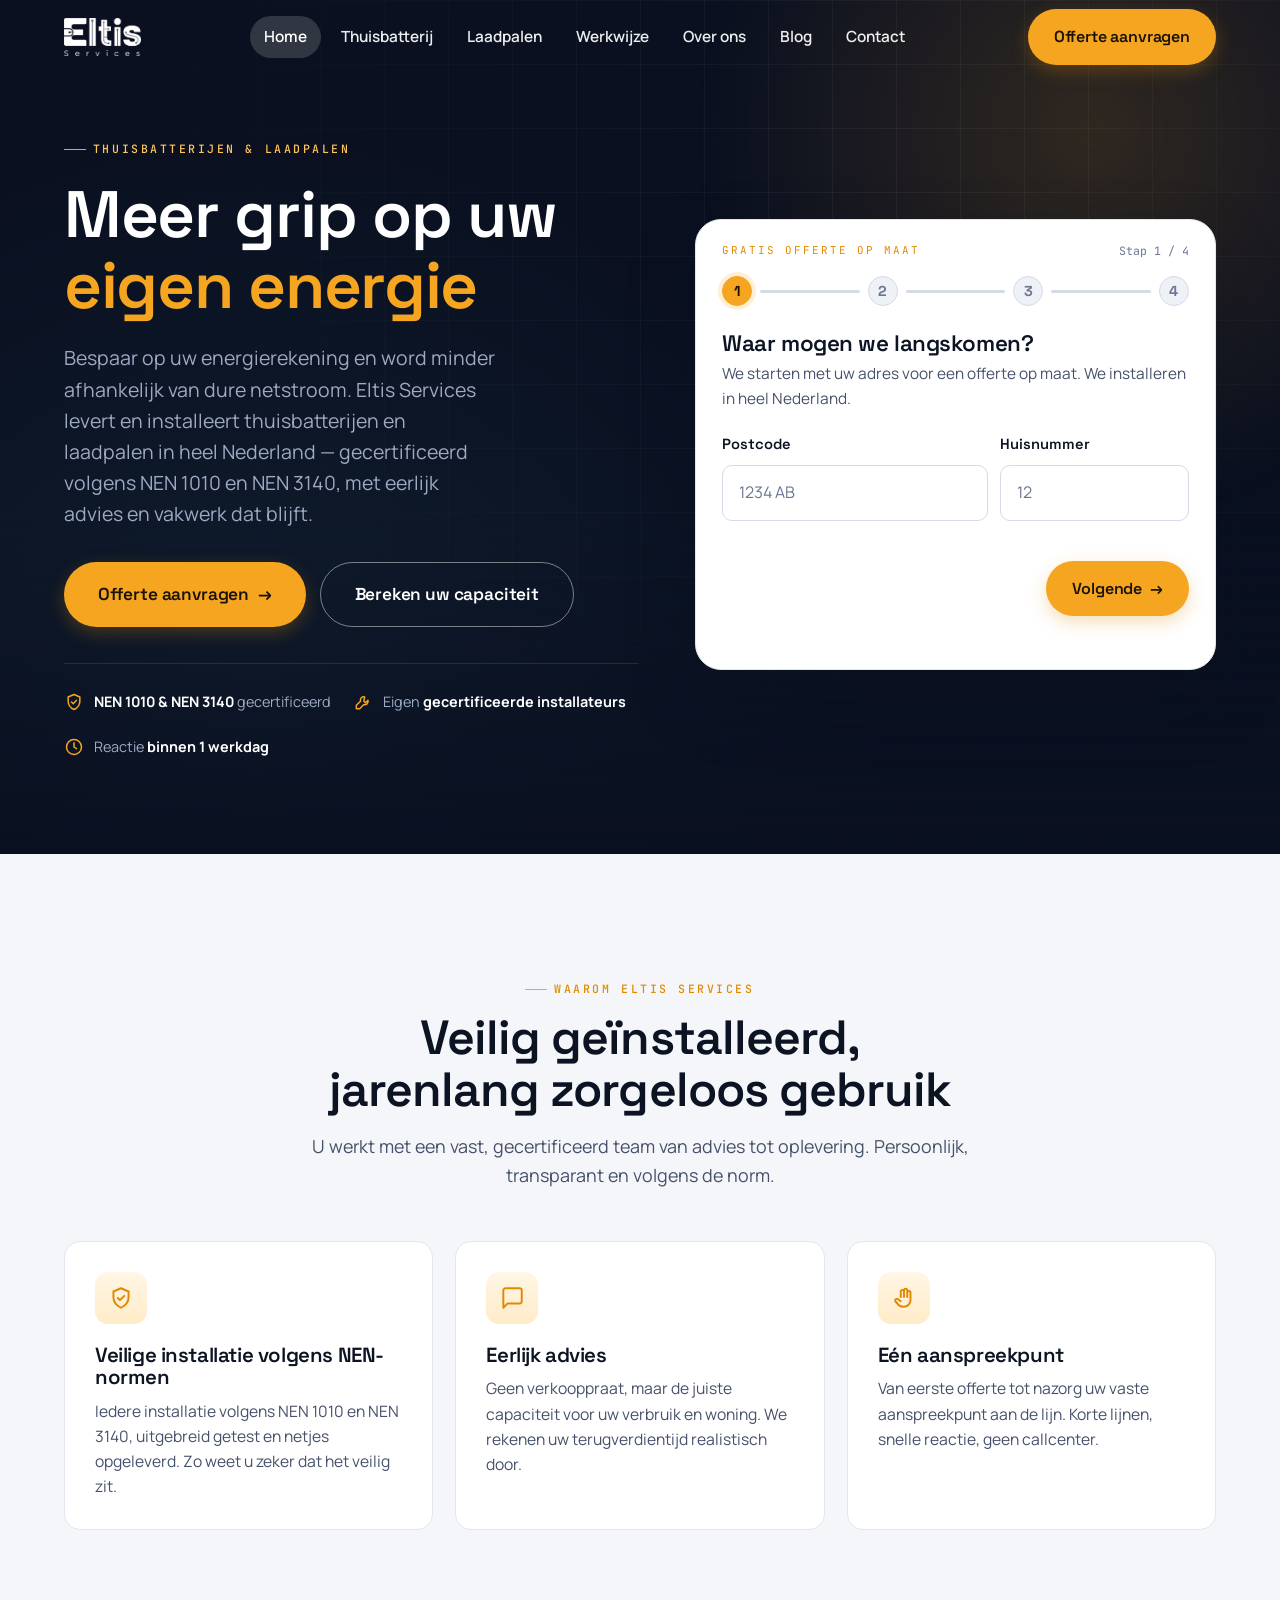
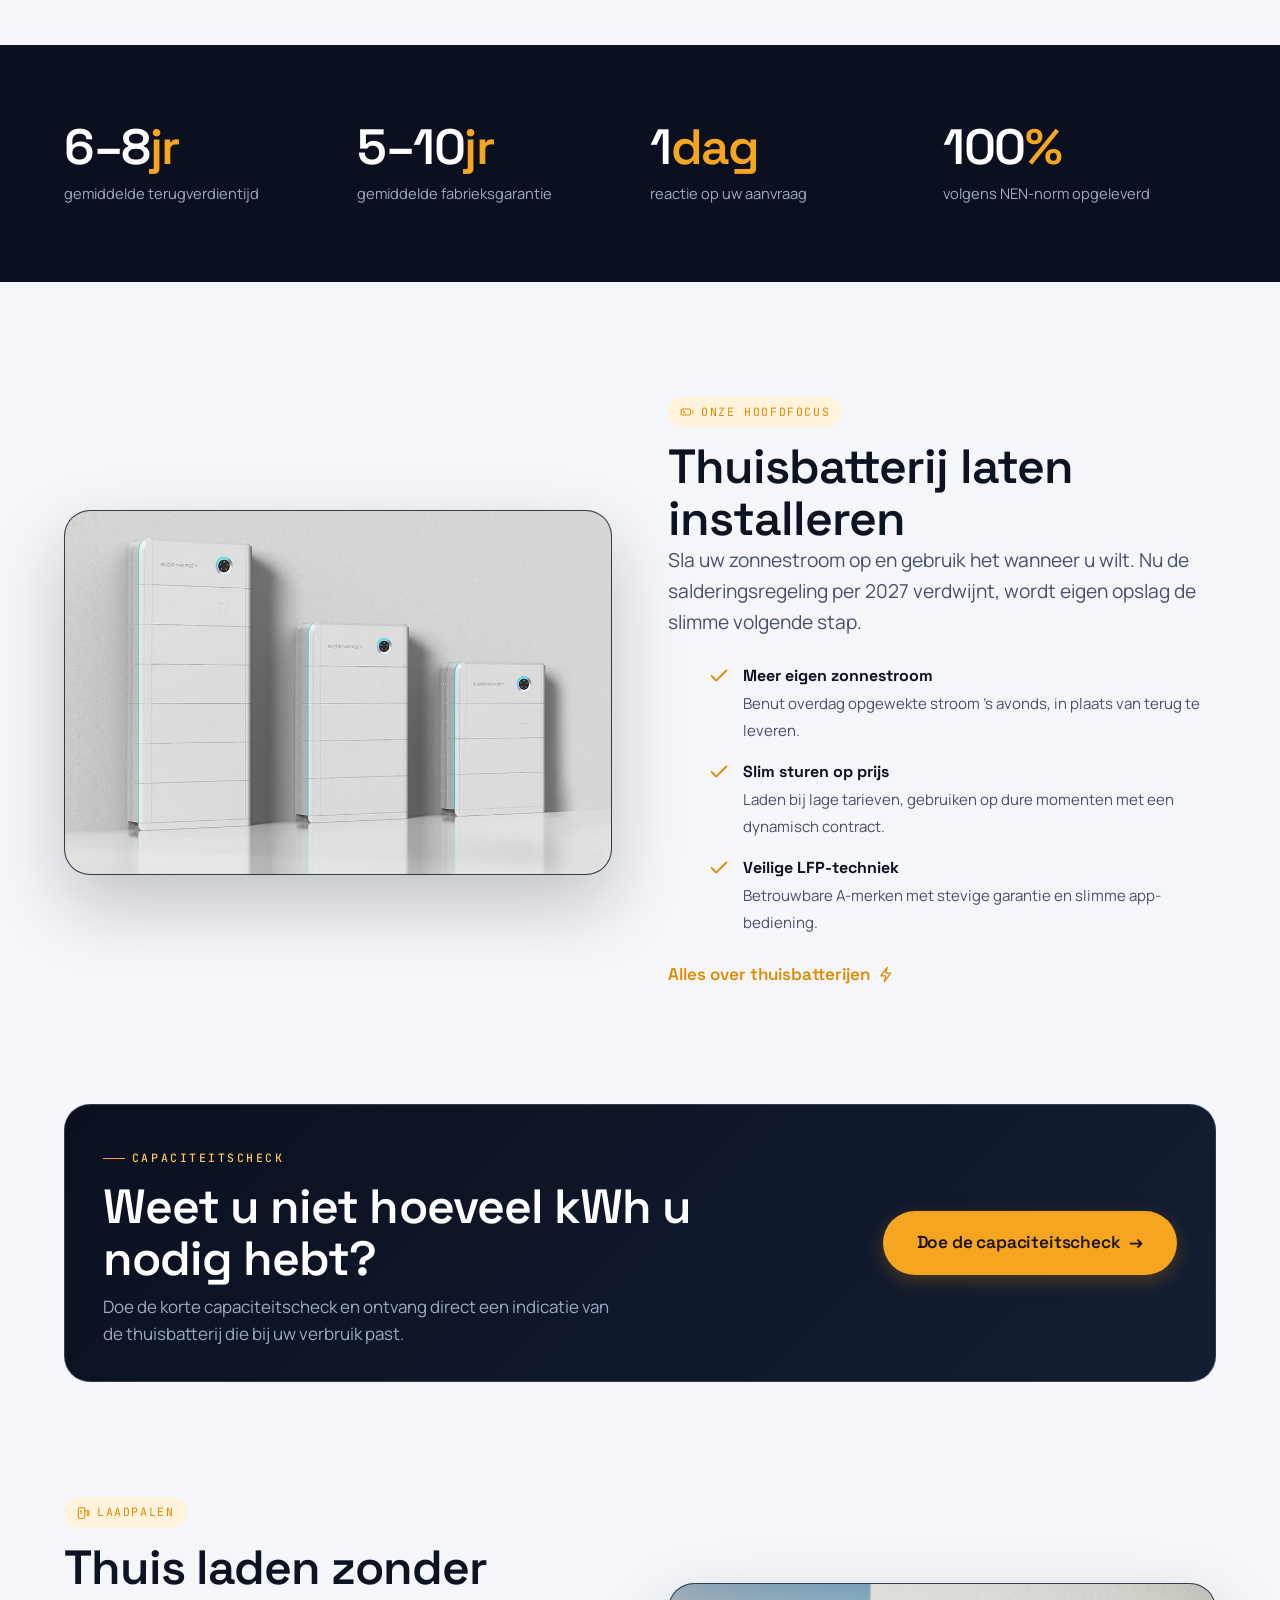
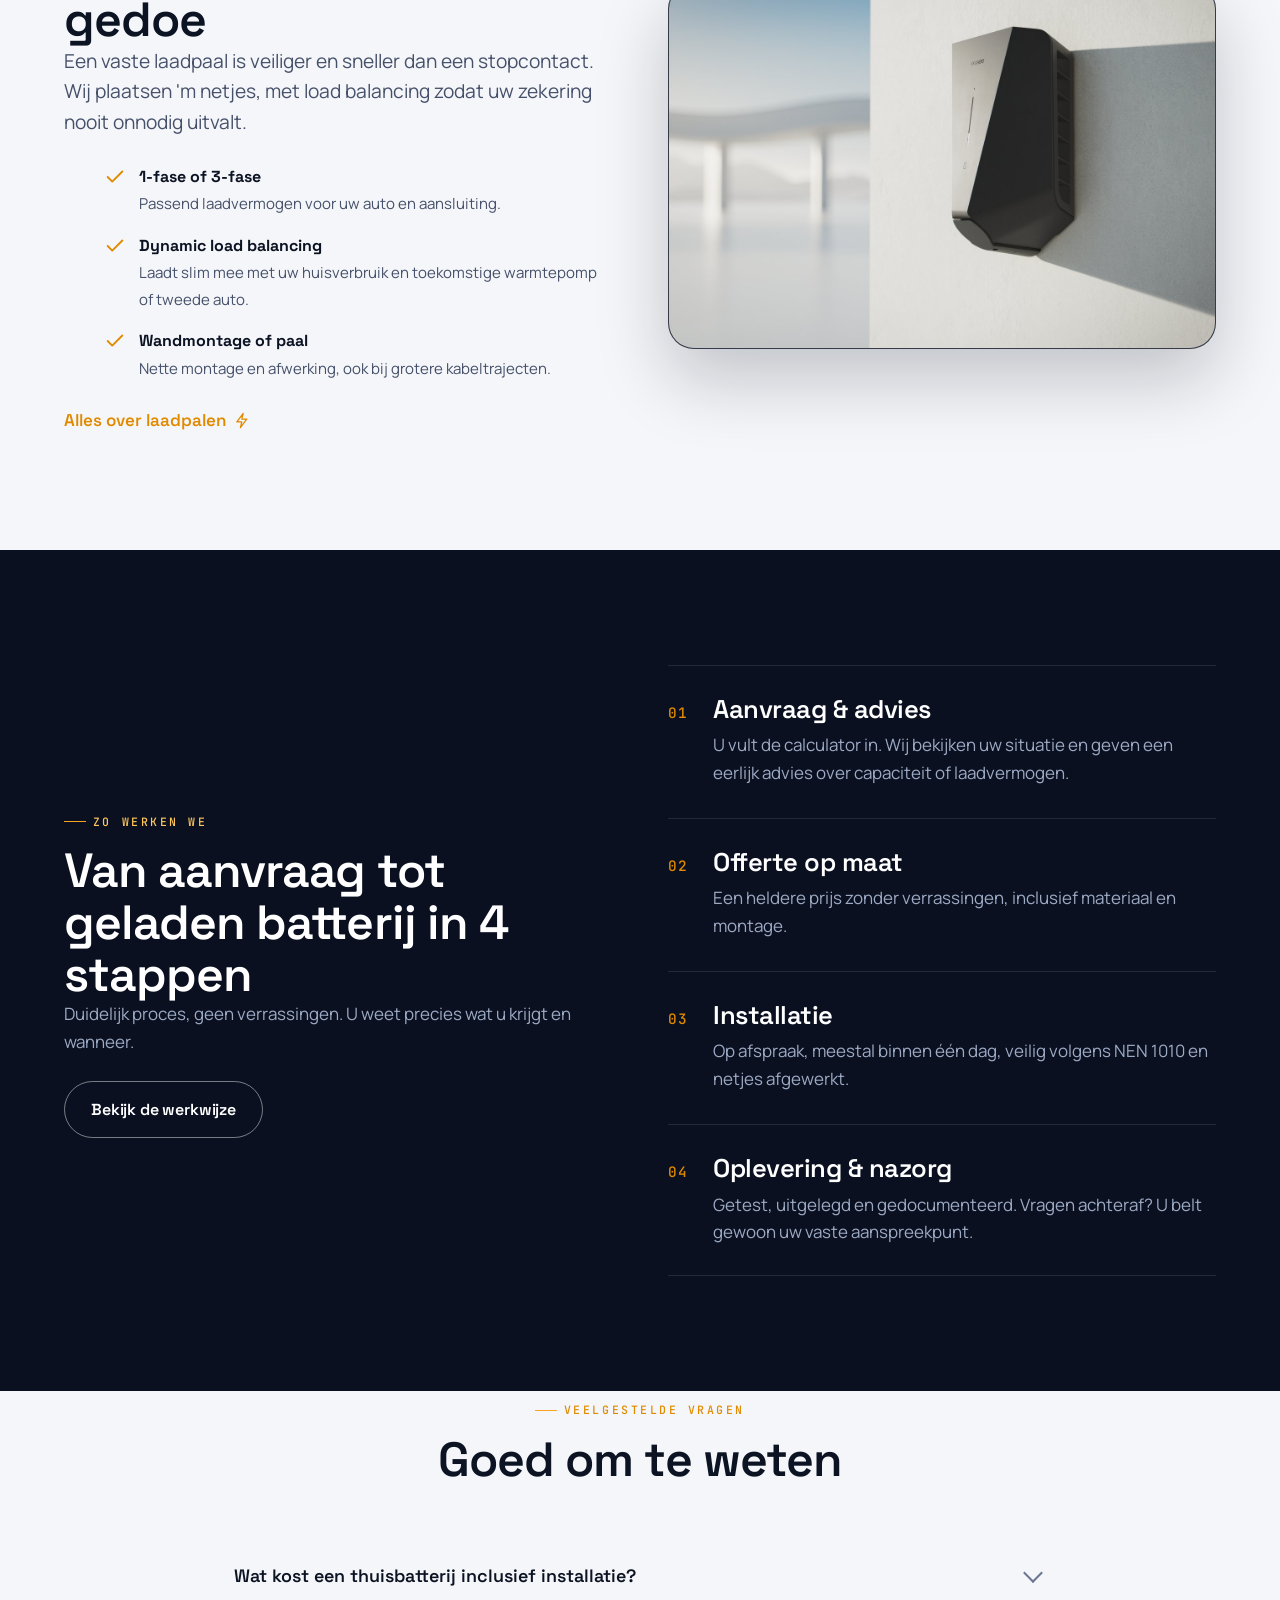
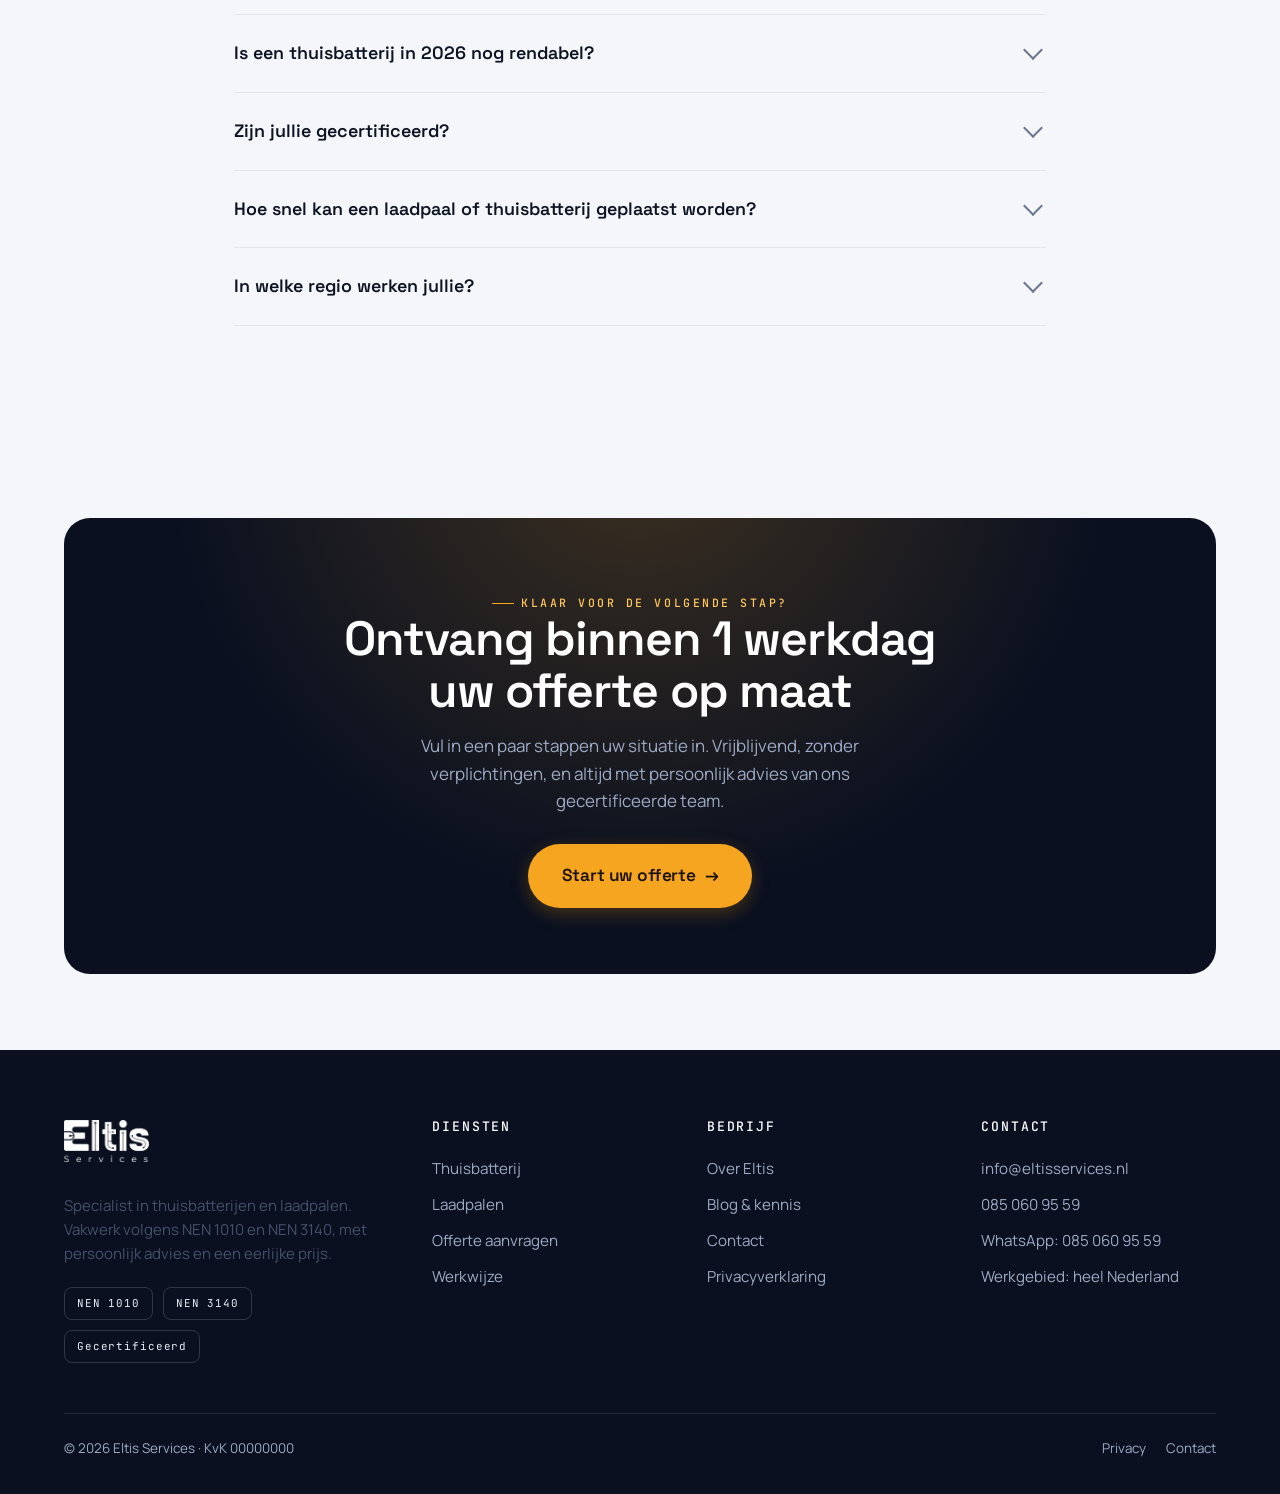
==== commit c7af8031: "Add files via upload" ====
--- a/index.html
+++ b/index.html
@@ -1,23 +1,6 @@
 <!DOCTYPE html>
 <html lang="nl">
 <head>
-  <!-- Meta Pixel Code -->
-<script>
-!function(f,b,e,v,n,t,s)
-{if(f.fbq)return;n=f.fbq=function(){n.callMethod?
-n.callMethod.apply(n,arguments):n.queue.push(arguments)};
-if(!f._fbq)f._fbq=n;n.push=n;n.loaded=!0;n.version='2.0';
-n.queue=[];t=b.createElement(e);t.async=!0;
-t.src=v;s=b.getElementsByTagName(e)[0];
-s.parentNode.insertBefore(t,s)}(window, document,'script',
-'https://connect.facebook.net/en_US/fbevents.js');
-fbq('init', '3319455064906460');
-fbq('track', 'PageView');
-</script>
-<noscript><img height="1" width="1" style="display:none"
-src="https://www.facebook.com/tr?id=3319455064906460&ev=PageView&noscript=1"
-/></noscript>
-<!-- End Meta Pixel Code -->
 <meta charset="utf-8">
 <meta name="viewport" content="width=device-width, initial-scale=1">
 <title>Thuisbatterij &amp; laadpaal laten installeren | Eltis Services</title>
@@ -66,7 +49,7 @@
       <div class="reveal">
         <span class="eyebrow" style="color:var(--amber-soft)">Thuisbatterijen &amp; laadpalen</span>
         <h1>Meer grip op uw <span class="hl">eigen energie</span></h1>
-        <p class="hero-lead">Eltis Services installeert thuisbatterijen en laadpalen in heel Nederland. Gecertificeerd volgens NEN 1010 en NEN 3140, met eerlijk advies en vakwerk dat blijft.</p>
+        <p class="hero-lead">Bespaar op uw energierekening en word minder afhankelijk van dure netstroom. Eltis Services levert en installeert thuisbatterijen en laadpalen in heel Nederland &mdash; gecertificeerd volgens NEN 1010 en NEN 3140, met eerlijk advies en vakwerk dat blijft.</p>
         <div class="hero-cta">
           <a class="btn btn-lg" href="offerte.html">Offerte aanvragen <span class="arrow">&rarr;</span></a>
           <a class="btn btn-ghost btn-lg" href="thuisbatterij.html#capaciteit">Bereken uw capaciteit</a>
@@ -205,11 +188,11 @@
         <a href="mailto:info@eltisservices.nl">info@eltisservices.nl</a>
         <a href="tel:+31850609559">085 060 95 59</a>
         <a href="https://wa.me/31850609559">WhatsApp: 085 060 95 59</a>
-        <a href="contact.html">Werkgebied: Heel Nederland</a>
+        <a href="contact.html">Werkgebied: heel Nederland</a>
       </div>
     </div>
     <div class="footer-bottom">
-      <span>&copy; 2026 Eltis Services · KvK 89956761</span>
+      <span>&copy; 2026 Eltis Services · KvK 00000000</span>
       <span class="fl"><a href="privacy.html">Privacy</a><a href="contact.html">Contact</a></span>
     </div>
   </div>
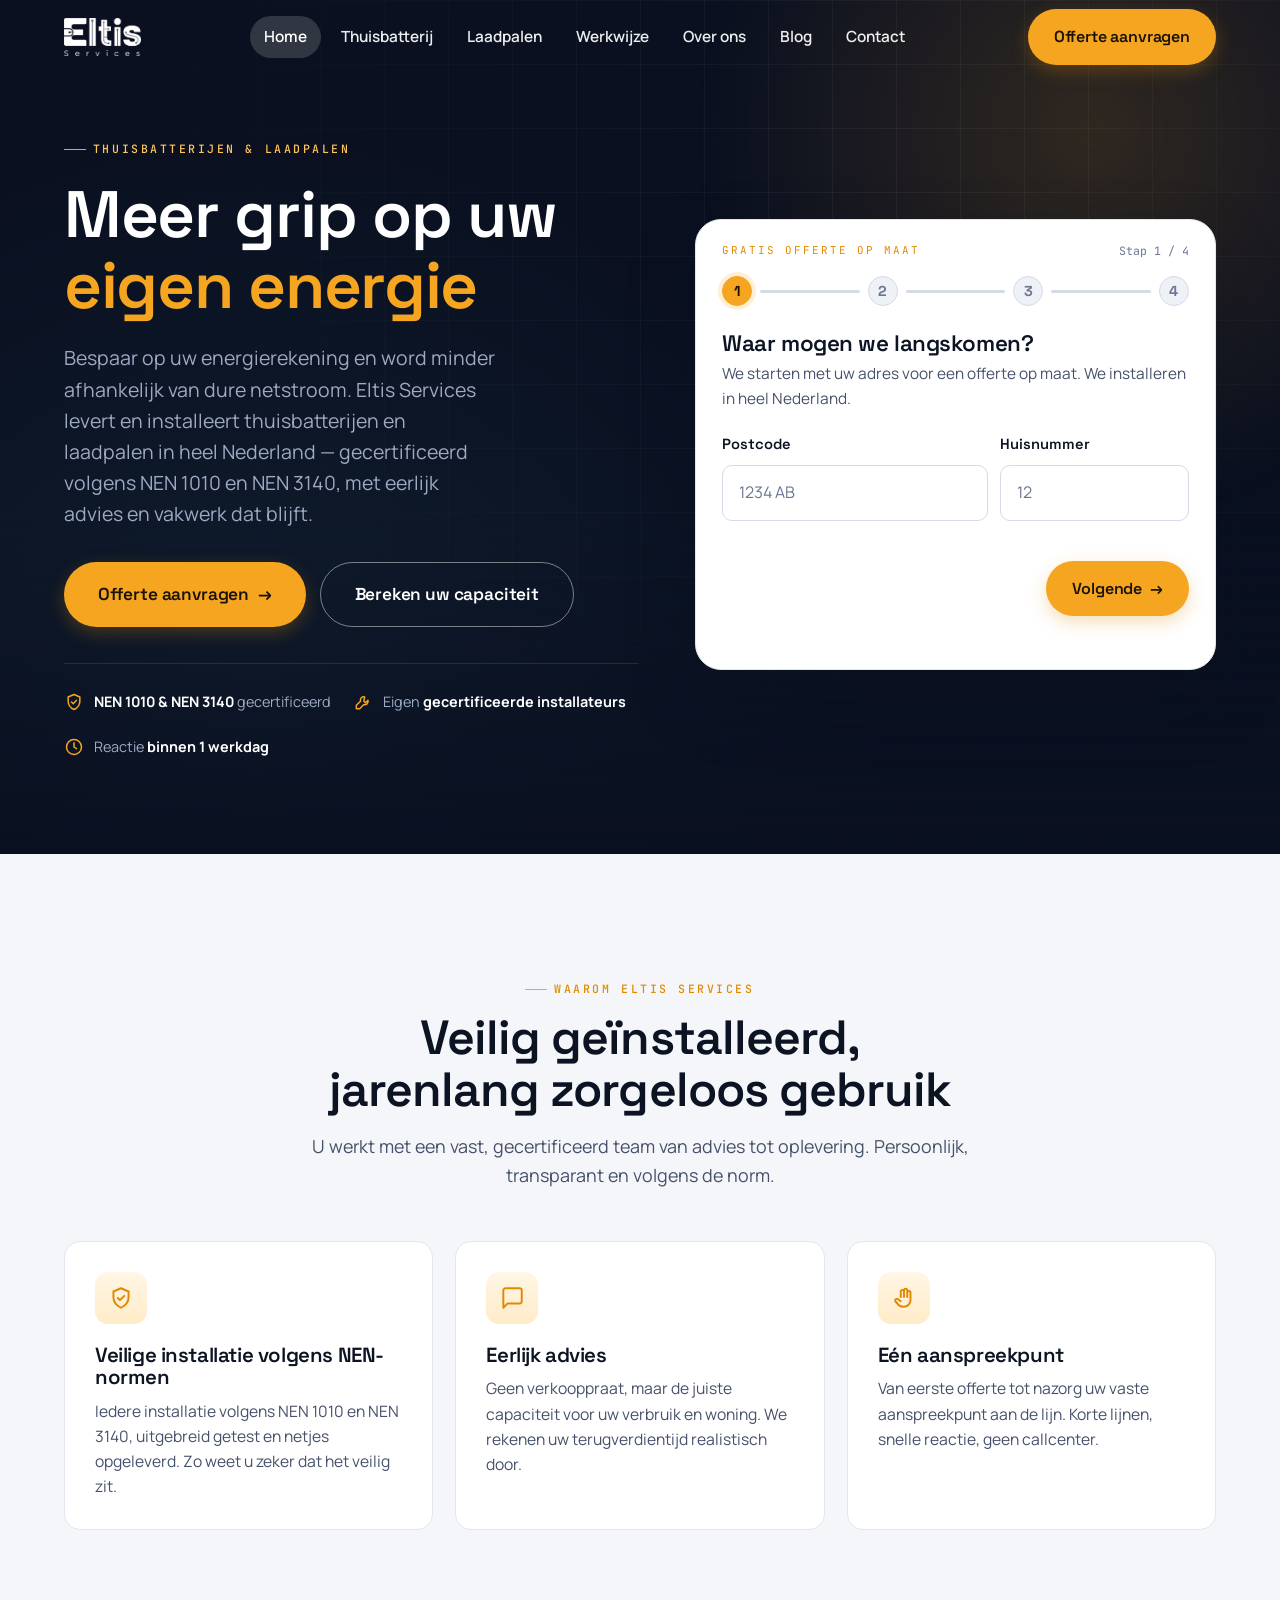
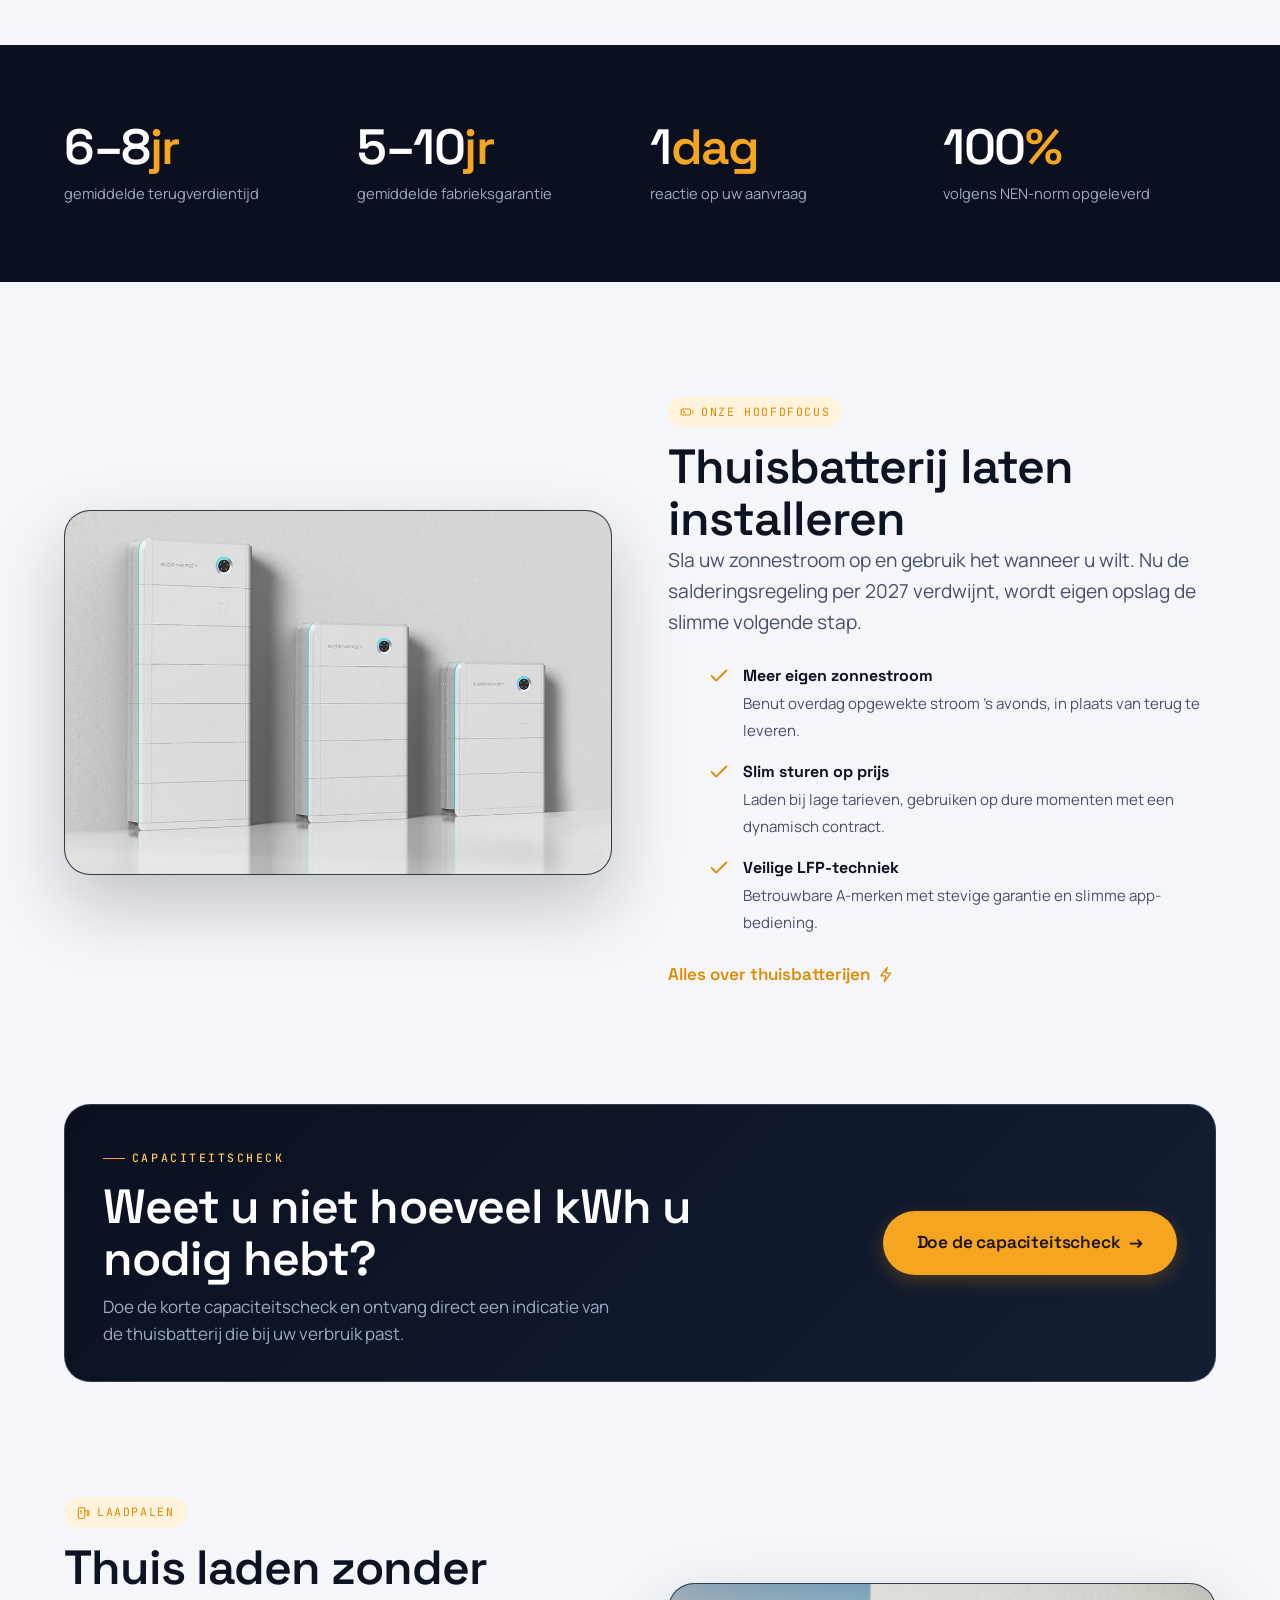
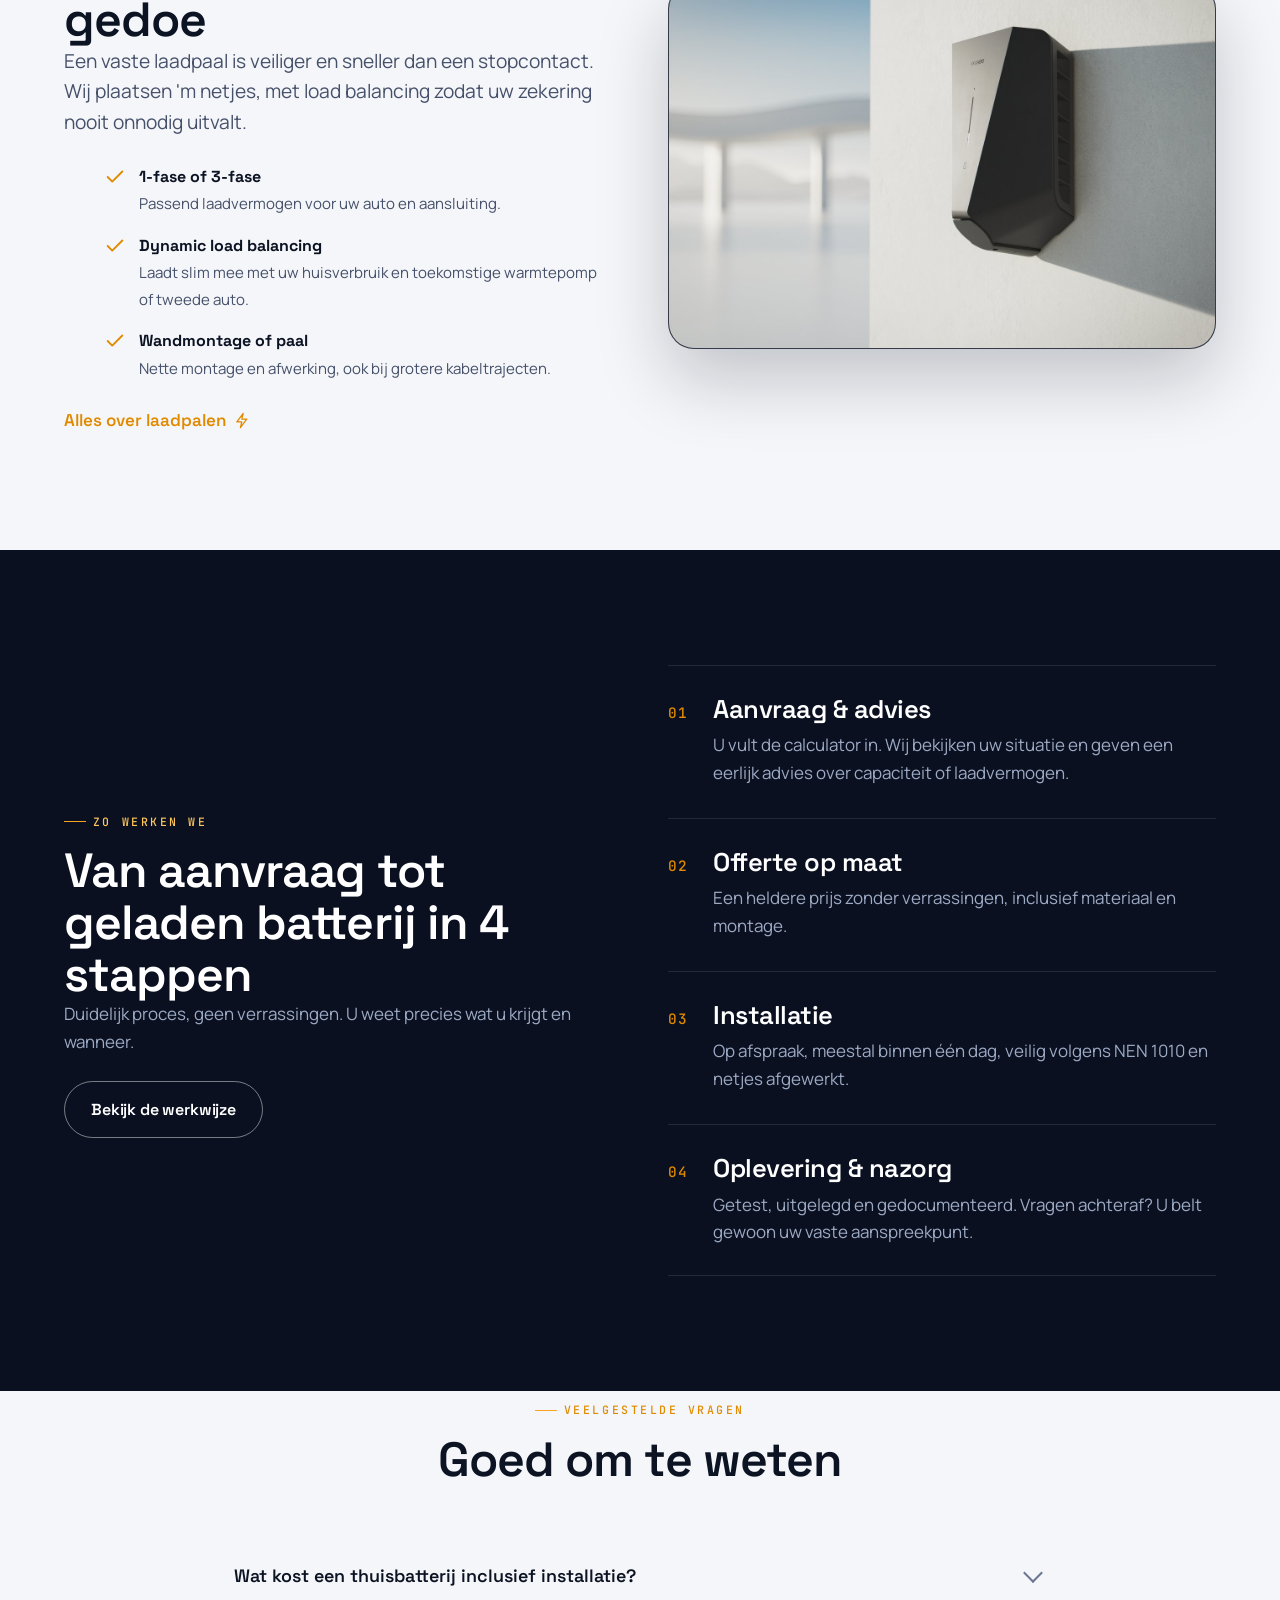
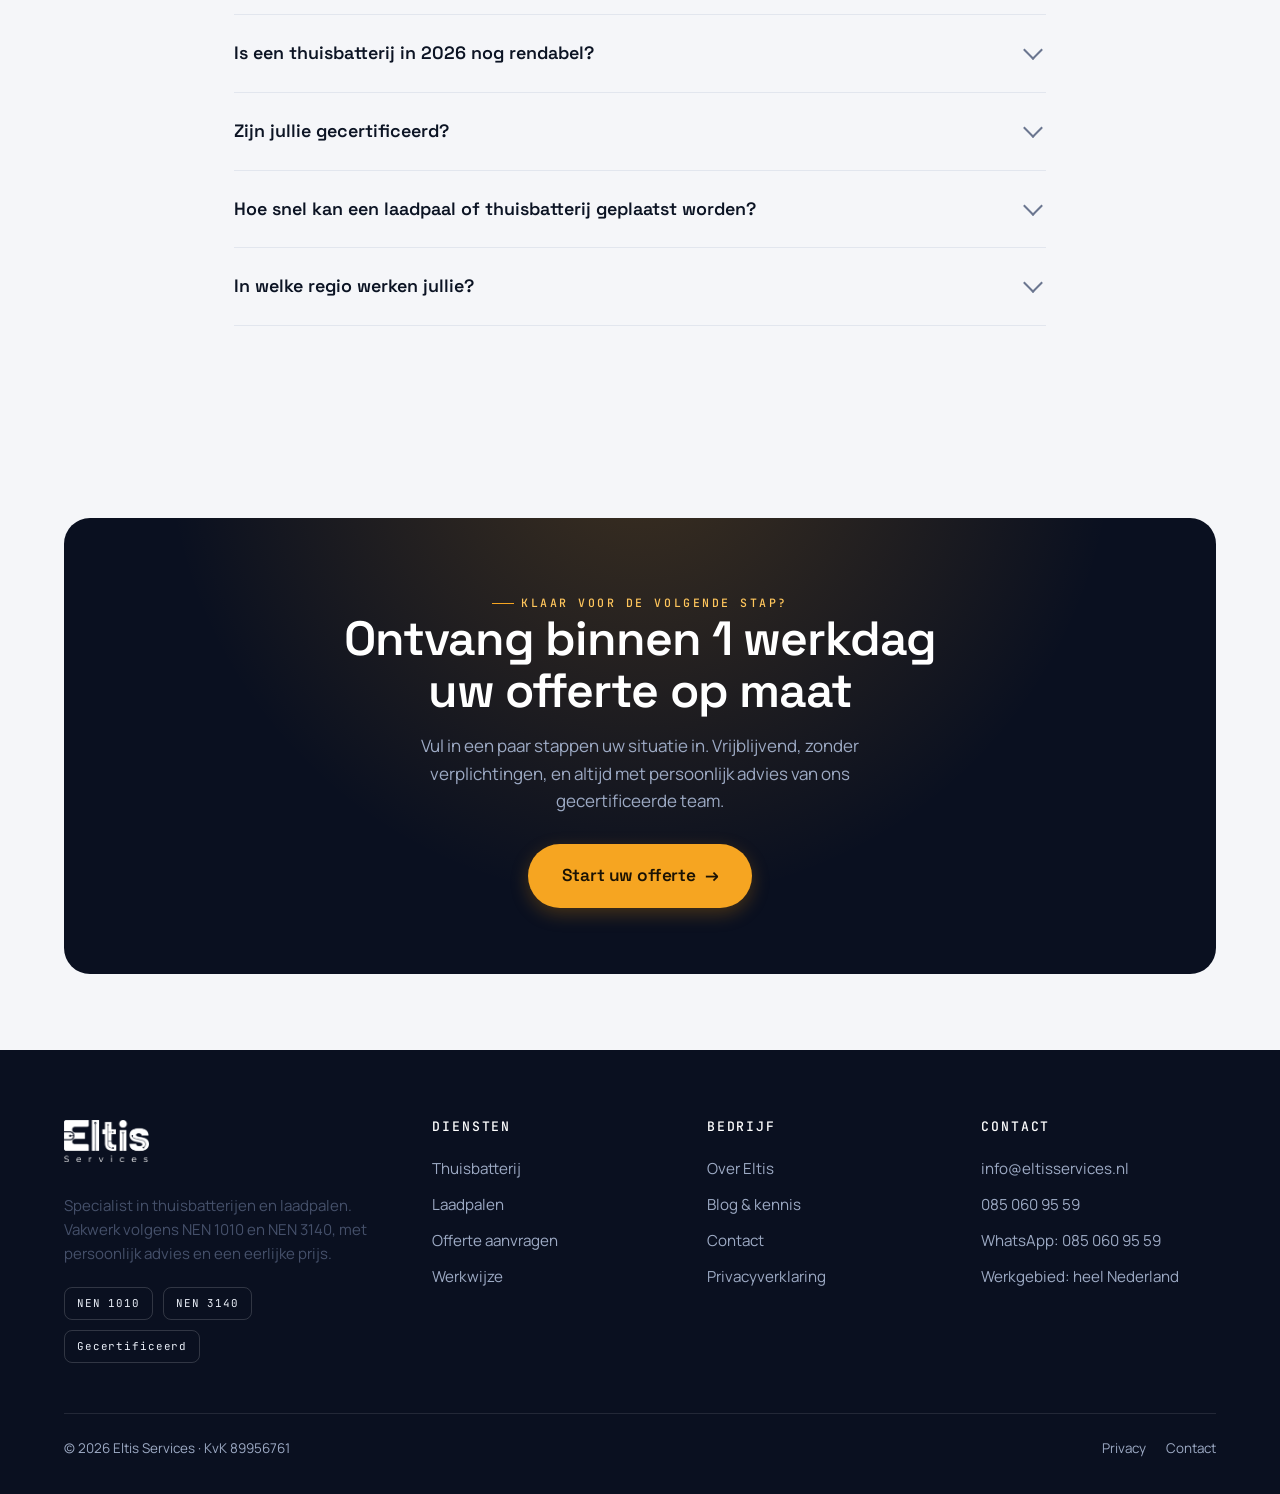
==== commit ef977c87: "Update KvK number in footer of index.html" ====
--- a/index.html
+++ b/index.html
@@ -192,7 +192,7 @@
       </div>
     </div>
     <div class="footer-bottom">
-      <span>&copy; 2026 Eltis Services · KvK 00000000</span>
+      <span>&copy; 2026 Eltis Services · KvK 89956761</span>
       <span class="fl"><a href="privacy.html">Privacy</a><a href="contact.html">Contact</a></span>
     </div>
   </div>
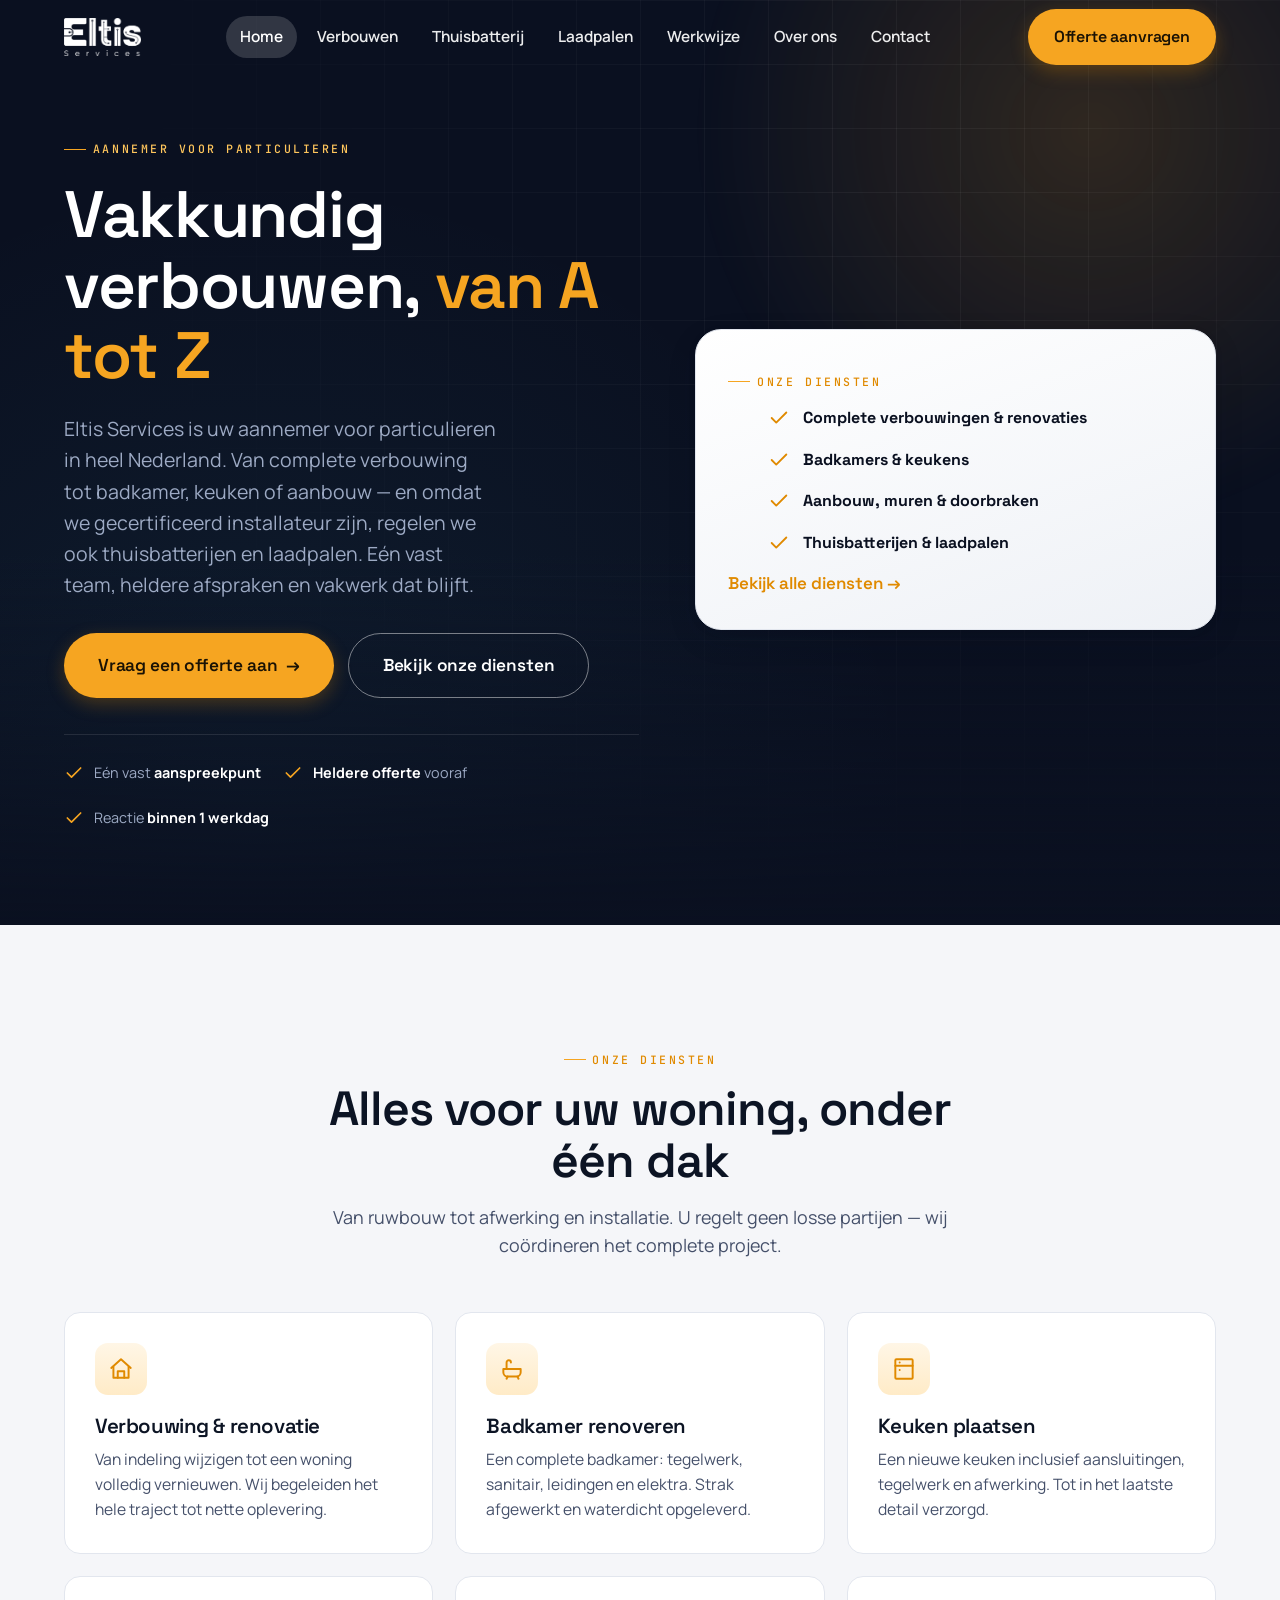
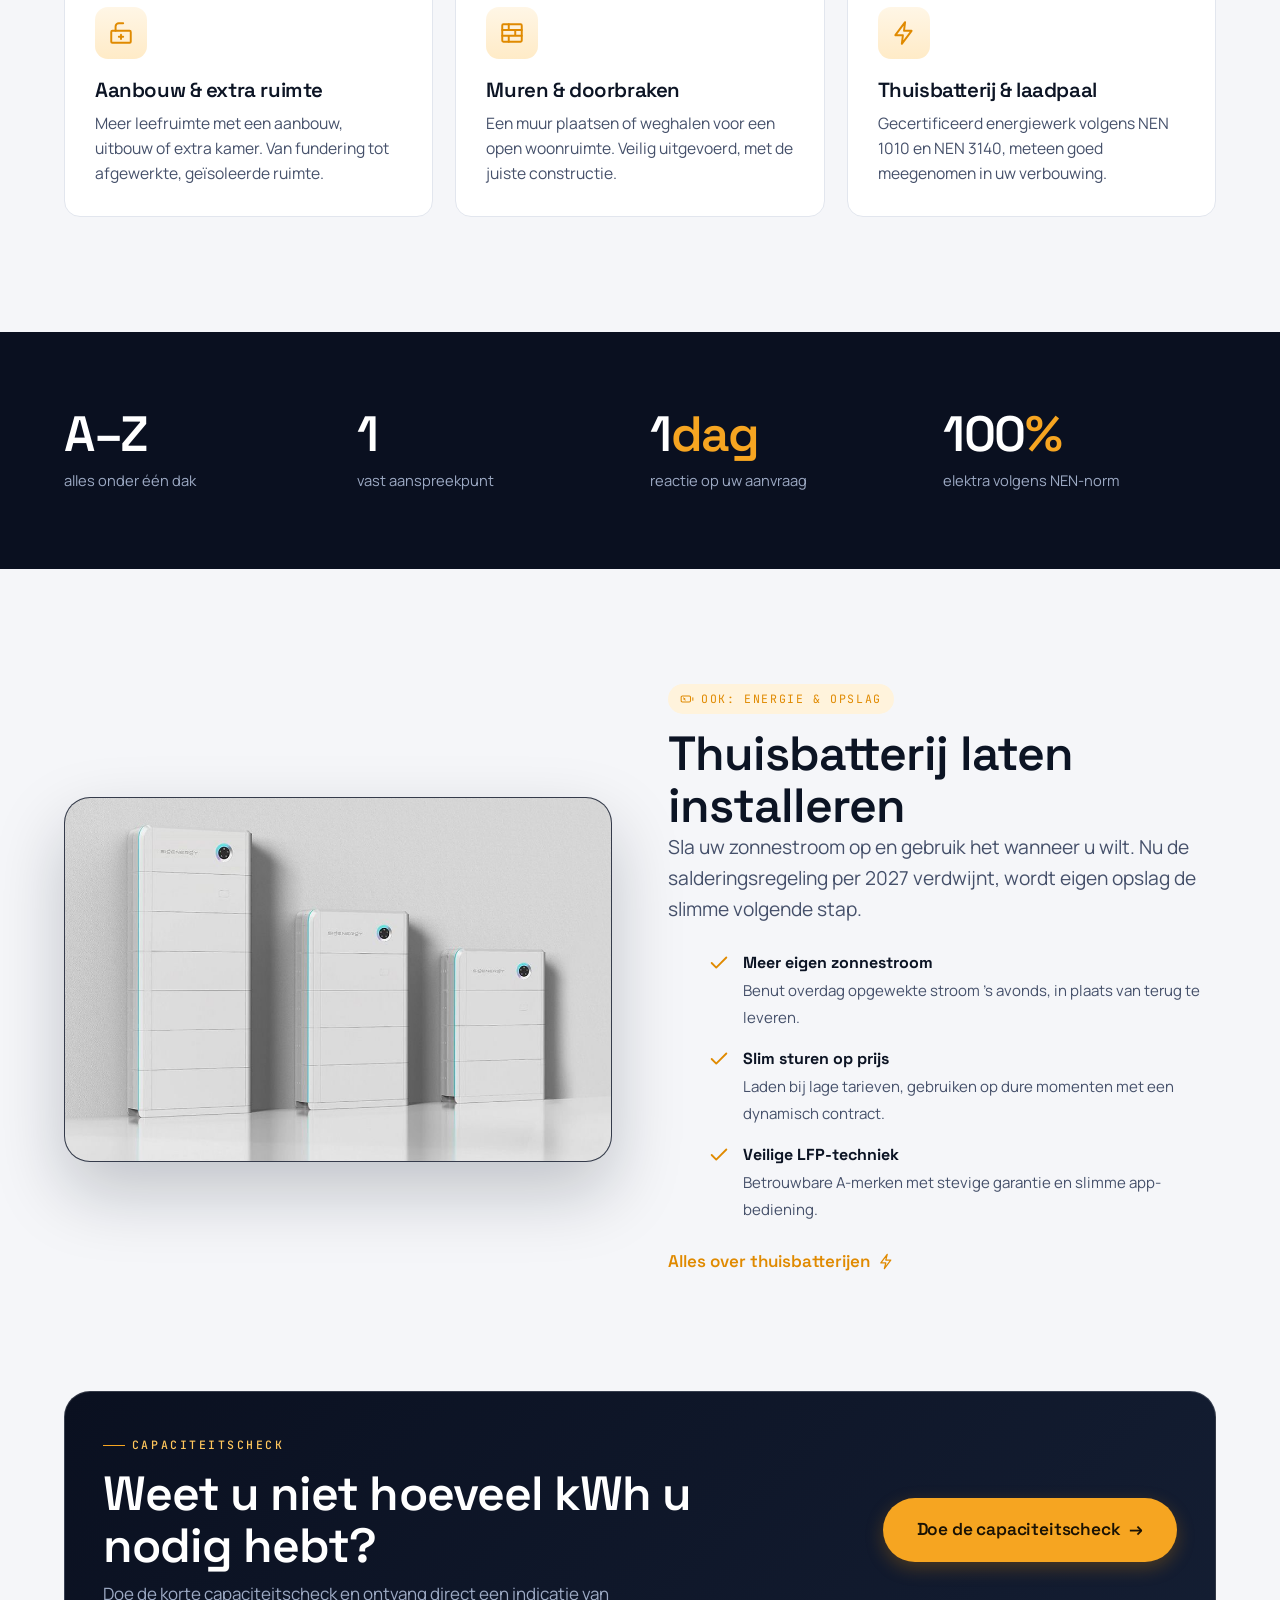
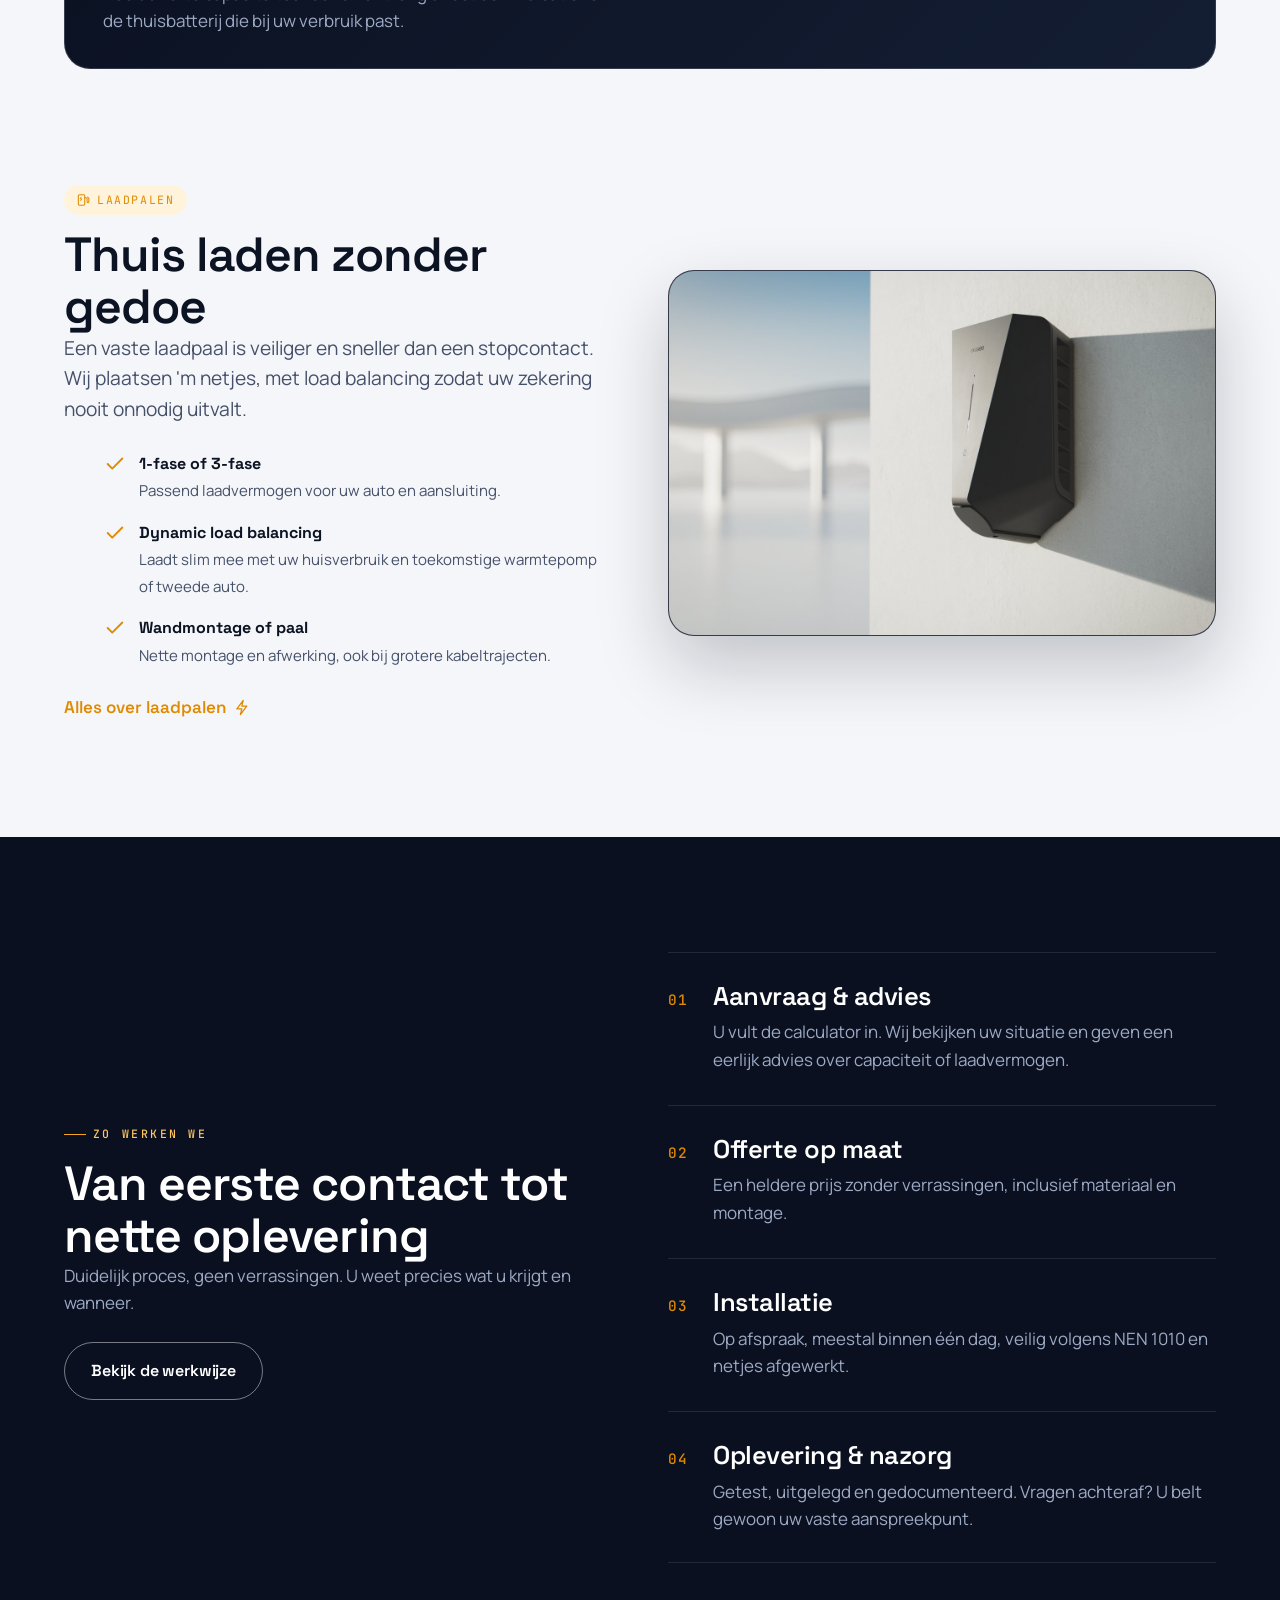
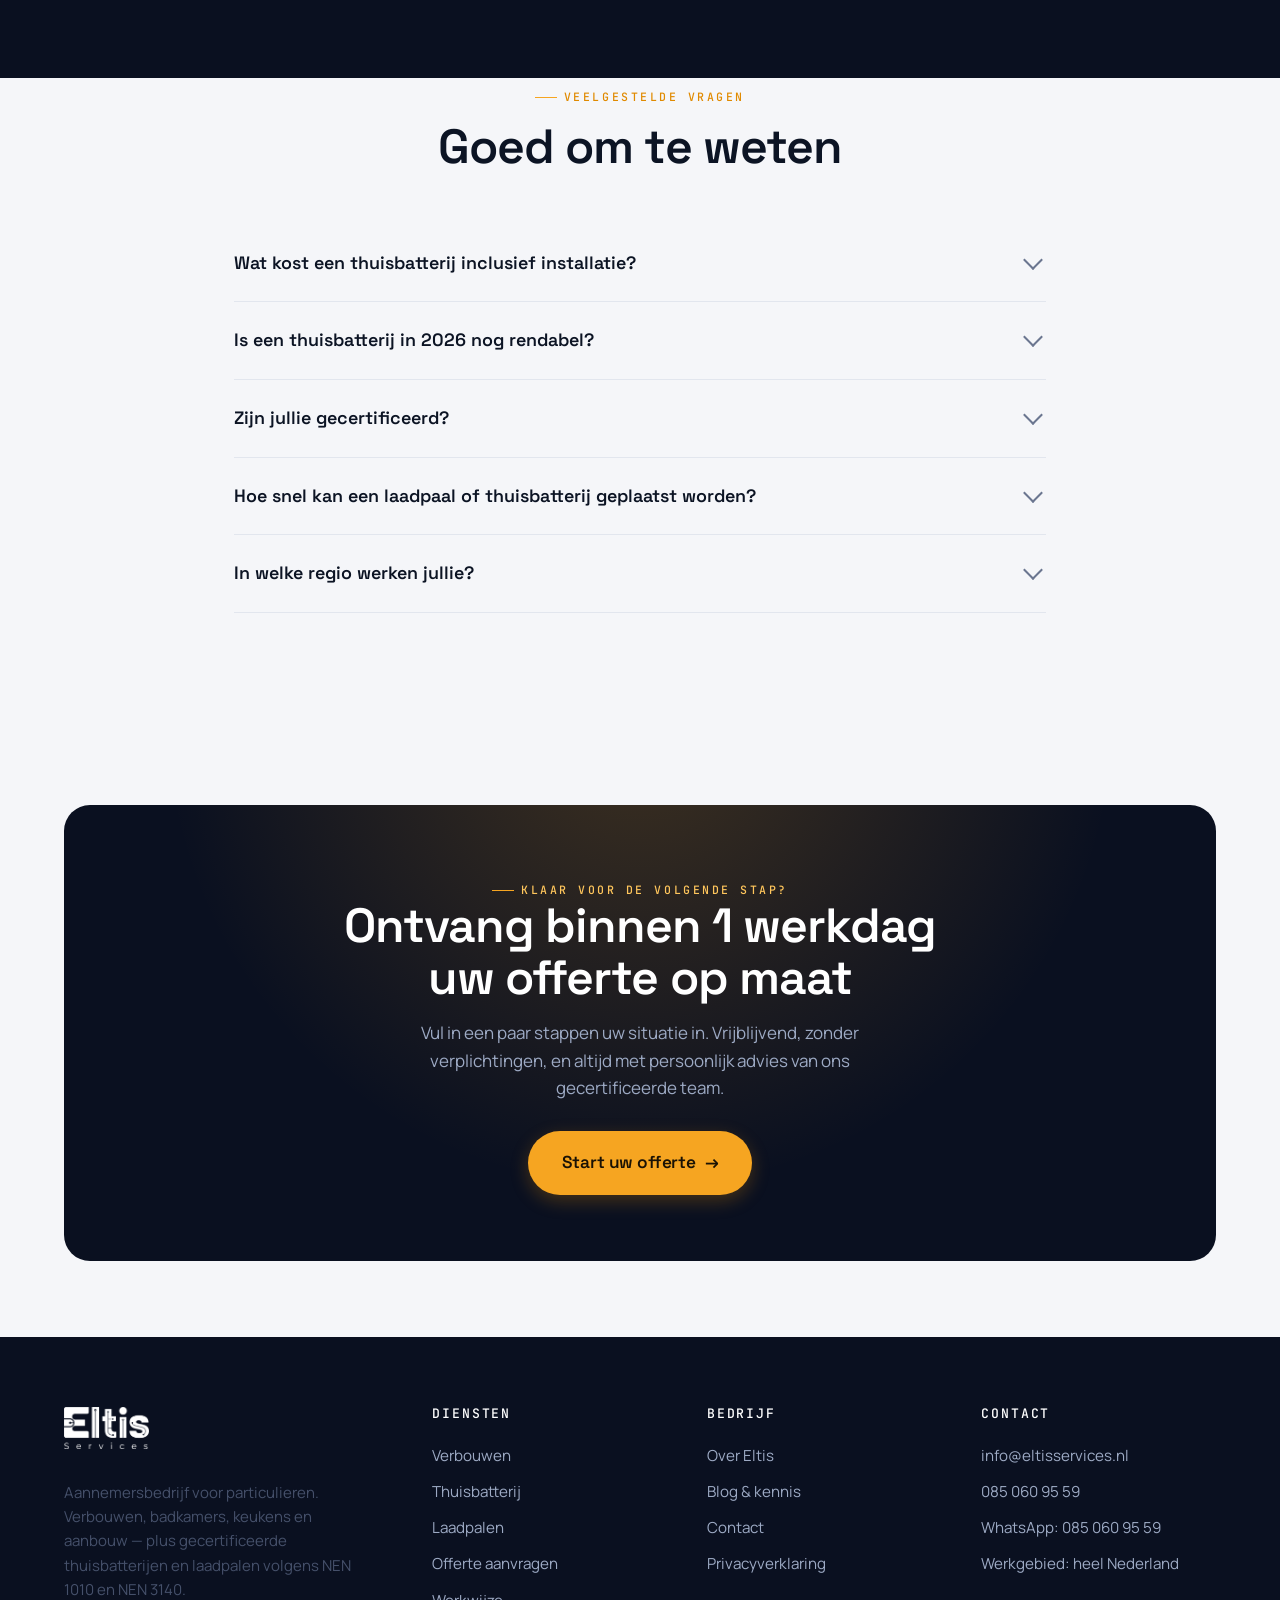
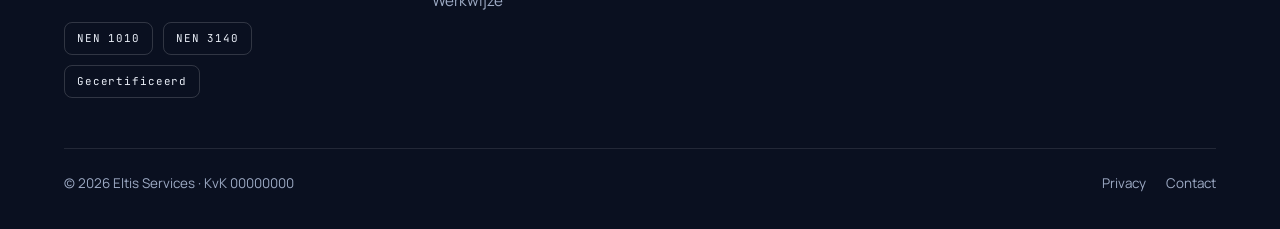
==== commit e3b22262: "Add files via upload" ====
--- a/index.html
+++ b/index.html
@@ -3,14 +3,14 @@
 <head>
 <meta charset="utf-8">
 <meta name="viewport" content="width=device-width, initial-scale=1">
-<title>Thuisbatterij &amp; laadpaal laten installeren | Eltis Services</title>
-<meta name="description" content="Eltis Services installeert thuisbatterijen en laadpalen in heel Nederland. NEN 1010 &amp; NEN 3140 gecertificeerd. Vraag een gratis offerte op maat aan.">
+<title>Aannemer voor particulieren | Verbouwen, badkamer, keuken &amp; energie | Eltis Services</title>
+<meta name="description" content="Eltis Services is uw aannemersbedrijf voor particulieren in heel Nederland: complete verbouwingen, badkamers, keukens en aanbouw, plus gecertificeerde thuisbatterijen en laadpalen (NEN 1010 &amp; NEN 3140). Vraag een vrijblijvende offerte aan.">
 <link rel="canonical" href="https://eltisservices.nl/index.html">
 <meta name="robots" content="index, follow">
 <meta name="theme-color" content="#0A1020">
 <meta property="og:type" content="website">
-<meta property="og:title" content="Thuisbatterij &amp; laadpaal laten installeren | Eltis Services">
-<meta property="og:description" content="Eltis Services installeert thuisbatterijen en laadpalen in heel Nederland. NEN 1010 &amp; NEN 3140 gecertificeerd. Vraag een gratis offerte op maat aan.">
+<meta property="og:title" content="Aannemer voor particulieren | Verbouwen, badkamer, keuken &amp; energie | Eltis Services">
+<meta property="og:description" content="Eltis Services is uw aannemersbedrijf voor particulieren in heel Nederland: complete verbouwingen, badkamers, keukens en aanbouw, plus gecertificeerde thuisbatterijen en laadpalen (NEN 1010 &amp; NEN 3140). Vraag een vrijblijvende offerte aan.">
 <meta property="og:url" content="https://eltisservices.nl/index.html">
 <meta property="og:site_name" content="Eltis Services">
 <meta property="og:locale" content="nl_NL">
@@ -24,7 +24,7 @@
 <link href="https://fonts.googleapis.com/css2?family=Space+Grotesk:wght@400;500;600;700&family=Manrope:wght@400;500;600;700;800&family=JetBrains+Mono:wght@400;500&display=swap" rel="stylesheet">
 <link rel="stylesheet" href="css/style.css">
 <script type="application/ld+json">
-{"@context":"https://schema.org","@type":"Electrician","name":"Eltis Services","image":"https://eltisservices.nl/assets/logo-mark.svg","url":"https://eltisservices.nl","email":"info@eltisservices.nl","telephone":"+31850609559","priceRange":"€€","areaServed":"Nederland","address":{"@type":"PostalAddress","addressCountry":"NL"},"description":"NEN 1010 en NEN 3140 gecertificeerd installatiebedrijf gespecialiseerd in thuisbatterijen en laadpalen.","knowsAbout":["thuisbatterij installatie","laadpaal installatie","energieopslag","NEN 1010","NEN 3140"]}
+{"@context":"https://schema.org","@type":"GeneralContractor","name":"Eltis Services","image":"https://eltisservices.nl/assets/apple-touch-icon.png","url":"https://eltisservices.nl","email":"info@eltisservices.nl","telephone":"+31850609559","priceRange":"€€","areaServed":"Nederland","address":{"@type":"PostalAddress","addressCountry":"NL"},"description":"Aannemersbedrijf voor particulieren: complete verbouwingen, badkamers, keukens en aanbouw, plus gecertificeerde thuisbatterijen en laadpalen (NEN 1010 & NEN 3140).","knowsAbout":["verbouwing","renovatie","badkamer renoveren","keuken plaatsen","aanbouw","thuisbatterij installatie","laadpaal installatie","NEN 1010","NEN 3140"]}
 </script>
 <script type="application/ld+json">{"@context":"https://schema.org","@type":"BreadcrumbList","itemListElement":[{"@type":"ListItem","position":1,"name":"Home","item":"https://eltisservices.nl/index.html"}]}</script>
 <script type="application/ld+json">{"@context":"https://schema.org","@type":"FAQPage","mainEntity":[{"@type":"Question","name":"Wat kost een thuisbatterij inclusief installatie?","acceptedAnswer":{"@type":"Answer","text":"De prijs hangt af van de capaciteit, het merk en uw meterkast. Een compleet geïnstalleerd systeem begint doorgaans rond de 3.000 euro en loopt op naarmate u meer opslag kiest. Via onze offertecalculator krijgt u een prijs die past bij uw situatie."}},{"@type":"Question","name":"Is een thuisbatterij in 2026 nog rendabel?","acceptedAnswer":{"@type":"Answer","text":"Ja, zeker met een dynamisch energiecontract of slimme aansturing. Omdat de salderingsregeling per 1 januari 2027 stopt, wordt zelf opslaan en slim gebruiken van uw stroom juist aantrekkelijker. Wij rekenen uw situatie eerlijk door."}},{"@type":"Question","name":"Zijn jullie gecertificeerd?","acceptedAnswer":{"@type":"Answer","text":"Ja. Al onze installaties voeren we uit volgens NEN 1010 en we werken veilig volgens NEN 3140. U krijgt een correcte, geteste en gedocumenteerde oplevering."}},{"@type":"Question","name":"Hoe snel kan een laadpaal of thuisbatterij geplaatst worden?","acceptedAnswer":{"@type":"Answer","text":"Na akkoord op de offerte plannen we meestal binnen enkele weken. Een standaardinstallatie ronden we vaak op één dag af."}},{"@type":"Question","name":"In welke regio werken jullie?","acceptedAnswer":{"@type":"Answer","text":"We werken in heel Nederland. Vul uw postcode en huisnummer in de offertecalculator in, dan ontvangt u binnen 1 werkdag een offerte op maat voor uw adres."}}]}</script>
@@ -34,58 +34,64 @@
 <header class="site-header">
   <div class="wrap nav">
     <a class="brand on-hero" href="index.html"><img class="brand-logo" src="assets/logo.png" alt="Eltis Services" width="720" height="354"></a>
-    <nav class="nav-links on-hero" aria-label="Hoofdmenu"><a href="index.html">Home</a><a href="thuisbatterij.html">Thuisbatterij</a><a href="laadpalen.html">Laadpalen</a><a href="werkwijze.html">Werkwijze</a><a href="over-ons.html">Over ons</a><a href="blog.html">Blog</a><a href="contact.html">Contact</a></nav>
+    <nav class="nav-links on-hero" aria-label="Hoofdmenu"><a href="index.html">Home</a><a href="verbouwen.html">Verbouwen</a><a href="thuisbatterij.html">Thuisbatterij</a><a href="laadpalen.html">Laadpalen</a><a href="werkwijze.html">Werkwijze</a><a href="over-ons.html">Over ons</a><a href="contact.html">Contact</a></nav>
     <div class="nav-cta">
       <a class="btn" href="offerte.html">Offerte aanvragen</a>
       <button class="nav-toggle on-hero" aria-label="Menu" aria-expanded="false"><span></span></button>
     </div>
   </div>
 </header>
-<nav class="mobile-menu" aria-label="Mobiel menu"><a href="index.html">Home</a><a href="thuisbatterij.html">Thuisbatterij</a><a href="laadpalen.html">Laadpalen</a><a href="werkwijze.html">Werkwijze</a><a href="over-ons.html">Over ons</a><a href="blog.html">Blog</a><a href="contact.html">Contact</a><a class="btn" href="offerte.html">Offerte aanvragen</a></nav>
+<nav class="mobile-menu" aria-label="Mobiel menu"><a href="index.html">Home</a><a href="verbouwen.html">Verbouwen</a><a href="thuisbatterij.html">Thuisbatterij</a><a href="laadpalen.html">Laadpalen</a><a href="werkwijze.html">Werkwijze</a><a href="over-ons.html">Over ons</a><a href="contact.html">Contact</a><a class="btn" href="offerte.html">Offerte aanvragen</a></nav>
 <main id="main">
   <section class="hero">
     <div class="hero-bg"><div class="hero-grid-lines"></div></div>
     <div class="wrap hero-inner">
       <div class="reveal">
-        <span class="eyebrow" style="color:var(--amber-soft)">Thuisbatterijen &amp; laadpalen</span>
-        <h1>Meer grip op uw <span class="hl">eigen energie</span></h1>
-        <p class="hero-lead">Bespaar op uw energierekening en word minder afhankelijk van dure netstroom. Eltis Services levert en installeert thuisbatterijen en laadpalen in heel Nederland &mdash; gecertificeerd volgens NEN 1010 en NEN 3140, met eerlijk advies en vakwerk dat blijft.</p>
+        <span class="eyebrow" style="color:var(--amber-soft)">Aannemer voor particulieren</span>
+        <h1>Vakkundig verbouwen, <span class="hl">van A tot Z</span></h1>
+        <p class="hero-lead">Eltis Services is uw aannemer voor particulieren in heel Nederland. Van complete verbouwing tot badkamer, keuken of aanbouw &mdash; en omdat we gecertificeerd installateur zijn, regelen we ook thuisbatterijen en laadpalen. E&eacute;n vast team, heldere afspraken en vakwerk dat blijft.</p>
         <div class="hero-cta">
-          <a class="btn btn-lg" href="offerte.html">Offerte aanvragen <span class="arrow">&rarr;</span></a>
-          <a class="btn btn-ghost btn-lg" href="thuisbatterij.html#capaciteit">Bereken uw capaciteit</a>
+          <a class="btn btn-lg" href="contact.html">Vraag een offerte aan <span class="arrow">&rarr;</span></a>
+          <a class="btn btn-ghost btn-lg" href="verbouwen.html">Bekijk onze diensten</a>
         </div>
-        <div class="hero-trust">
-          <div class="t"><svg viewBox="0 0 24 24" fill="none" stroke="currentColor" stroke-width="1.8" stroke-linecap="round" stroke-linejoin="round"><path d="M12 3l7 3v5c0 4.5-3 8-7 10-4-2-7-5.5-7-10V6z"/><path d="M9 12l2 2 4-4"/></svg><span><strong>NEN 1010 &amp; NEN 3140</strong> gecertificeerd</span></div>
-          <div class="t"><svg viewBox="0 0 24 24" fill="none" stroke="currentColor" stroke-width="1.8" stroke-linecap="round" stroke-linejoin="round"><path d="M14 6a4 4 0 0 0-5 5L4 16v4h4l5-5a4 4 0 0 0 5-5l-3 3-2-2z"/></svg><span>Eigen <strong>gecertificeerde installateurs</strong></span></div>
-          <div class="t"><svg viewBox="0 0 24 24" fill="none" stroke="currentColor" stroke-width="1.8" stroke-linecap="round" stroke-linejoin="round"><circle cx="12" cy="12" r="9"/><path d="M12 7v5l3 2"/></svg><span>Reactie <strong>binnen 1 werkdag</strong></span></div>
-        </div>
-      </div>
-      <div class="reveal d1">
-        <div class="calc-mount"><noscript><div class="card" style="text-align:center"><p>Schakel JavaScript in voor de offertecalculator, of vraag direct aan via de <a class="link-arrow" style="display:inline-flex" href="offerte.html">offertepagina</a>.</p></div></noscript></div>
-      </div>
+        <div class="hero-trust"><div class="t"><svg viewBox="0 0 24 24" fill="none" stroke="currentColor" stroke-width="2" stroke-linecap="round" stroke-linejoin="round"><path d="M20 6 9 17l-5-5"/></svg><span>E&eacute;n vast <strong>aanspreekpunt</strong></span></div><div class="t"><svg viewBox="0 0 24 24" fill="none" stroke="currentColor" stroke-width="2" stroke-linecap="round" stroke-linejoin="round"><path d="M20 6 9 17l-5-5"/></svg><span><strong>Heldere offerte</strong> vooraf</span></div><div class="t"><svg viewBox="0 0 24 24" fill="none" stroke="currentColor" stroke-width="2" stroke-linecap="round" stroke-linejoin="round"><path d="M20 6 9 17l-5-5"/></svg><span>Reactie <strong>binnen 1 werkdag</strong></span></div></div>
+      </div>
+      <div class="reveal d1"><div class="media-panel light" style="padding:32px">
+        <span class="eyebrow">Onze diensten</span>
+        <ul class="feature-list mt-s">
+          <li><svg viewBox="0 0 24 24" fill="none" stroke="currentColor" stroke-width="2" stroke-linecap="round" stroke-linejoin="round"><path d="M20 6 9 17l-5-5"/></svg><div><b>Complete verbouwingen &amp; renovaties</b></div></li>
+          <li><svg viewBox="0 0 24 24" fill="none" stroke="currentColor" stroke-width="2" stroke-linecap="round" stroke-linejoin="round"><path d="M20 6 9 17l-5-5"/></svg><div><b>Badkamers &amp; keukens</b></div></li>
+          <li><svg viewBox="0 0 24 24" fill="none" stroke="currentColor" stroke-width="2" stroke-linecap="round" stroke-linejoin="round"><path d="M20 6 9 17l-5-5"/></svg><div><b>Aanbouw, muren &amp; doorbraken</b></div></li>
+          <li><svg viewBox="0 0 24 24" fill="none" stroke="currentColor" stroke-width="2" stroke-linecap="round" stroke-linejoin="round"><path d="M20 6 9 17l-5-5"/></svg><div><b>Thuisbatterijen &amp; laadpalen</b></div></li>
+        </ul>
+        <a class="link-arrow" href="verbouwen.html" style="display:inline-flex;margin-top:14px;color:var(--amber-deep)">Bekijk alle diensten &rarr;</a>
+      </div></div>
     </div>
   </section>
 
   <section class="section"><div class="wrap">
     <div class="section-head center reveal">
-      <span class="eyebrow">Waarom Eltis Services</span>
-      <h2>Veilig geïnstalleerd, jarenlang zorgeloos gebruik</h2>
-      <p>U werkt met een vast, gecertificeerd team van advies tot oplevering. Persoonlijk, transparant en volgens de norm.</p>
+      <span class="eyebrow">Onze diensten</span>
+      <h2>Alles voor uw woning, onder &eacute;&eacute;n dak</h2>
+      <p>Van ruwbouw tot afwerking en installatie. U regelt geen losse partijen &mdash; wij co&ouml;rdineren het complete project.</p>
     </div>
     <div class="grid g-3">
-      <div class="card reveal"><div class="ic"><svg viewBox="0 0 24 24" fill="none" stroke="currentColor" stroke-width="1.8" stroke-linecap="round" stroke-linejoin="round"><path d="M12 3l7 3v5c0 4.5-3 8-7 10-4-2-7-5.5-7-10V6z"/><path d="M9 12l2 2 4-4"/></svg></div><h3>Veilige installatie volgens NEN-normen</h3><p>Iedere installatie volgens NEN 1010 en NEN 3140, uitgebreid getest en netjes opgeleverd. Zo weet u zeker dat het veilig zit.</p></div>
-      <div class="card reveal d1"><div class="ic"><svg viewBox="0 0 24 24" fill="none" stroke="currentColor" stroke-width="1.8" stroke-linecap="round" stroke-linejoin="round"><path d="M21 15a2 2 0 0 1-2 2H8l-4 4V5a2 2 0 0 1 2-2h13a2 2 0 0 1 2 2z"/></svg></div><h3>Eerlijk advies</h3><p>Geen verkooppraat, maar de juiste capaciteit voor uw verbruik en woning. We rekenen uw terugverdientijd realistisch door.</p></div>
-      <div class="card reveal d2"><div class="ic"><svg viewBox="0 0 24 24" fill="none" stroke="currentColor" stroke-width="1.8" stroke-linecap="round" stroke-linejoin="round"><path d="M9 11V6a1.5 1.5 0 0 1 3 0v5M12 11V5a1.5 1.5 0 0 1 3 0v6M15 11V7a1.5 1.5 0 0 1 3 0v7a6 6 0 0 1-6 6h-1a6 6 0 0 1-5-2.7L4 15a1.6 1.6 0 0 1 2.6-1.8L9 15"/></svg></div><h3>Eén aanspreekpunt</h3><p>Van eerste offerte tot nazorg uw vaste aanspreekpunt aan de lijn. Korte lijnen, snelle reactie, geen callcenter.</p></div>
-    </div>
-  </div></section>
-
-  <section class="section-sm on-dark"><div class="wrap"><div class="stats"><div class="stat reveal"><div class="n"><span>6–8</span><span class="u">jr</span></div><div class="l">gemiddelde terugverdientijd</div></div><div class="stat reveal"><div class="n"><span>5–10</span><span class="u">jr</span></div><div class="l">gemiddelde fabrieksgarantie</div></div><div class="stat reveal"><div class="n"><span data-count="1" data-dec="0">0</span><span class="u">dag</span></div><div class="l">reactie op uw aanvraag</div></div><div class="stat reveal"><div class="n"><span data-count="100" data-dec="0">0</span><span class="u">%</span></div><div class="l">volgens NEN-norm opgeleverd</div></div></div></div></section>
+      <div class="card reveal"><div class="ic"><svg viewBox="0 0 24 24" fill="none" stroke="currentColor" stroke-width="1.8" stroke-linecap="round" stroke-linejoin="round"><path d="M3 11l9-8 9 8"/><path d="M5 10v10h14V10"/><path d="M9 20v-6h6v6"/></svg></div><h3>Verbouwing &amp; renovatie</h3><p>Van indeling wijzigen tot een woning volledig vernieuwen. Wij begeleiden het hele traject tot nette oplevering.</p></div>
+      <div class="card reveal d1"><div class="ic"><svg viewBox="0 0 24 24" fill="none" stroke="currentColor" stroke-width="1.8" stroke-linecap="round" stroke-linejoin="round"><path d="M4 12h16v3a4 4 0 0 1-4 4H8a4 4 0 0 1-4-4z"/><path d="M7 12V6a2 2 0 0 1 2-2 2 2 0 0 1 2 2"/><path d="M8 19l-1 2M17 19l1 2"/></svg></div><h3>Badkamer renoveren</h3><p>Een complete badkamer: tegelwerk, sanitair, leidingen en elektra. Strak afgewerkt en waterdicht opgeleverd.</p></div>
+      <div class="card reveal d2"><div class="ic"><svg viewBox="0 0 24 24" fill="none" stroke="currentColor" stroke-width="1.8" stroke-linecap="round" stroke-linejoin="round"><rect x="4" y="3" width="16" height="18" rx="1"/><path d="M4 9h16"/><path d="M8 6h.01M8 13h.01"/></svg></div><h3>Keuken plaatsen</h3><p>Een nieuwe keuken inclusief aansluitingen, tegelwerk en afwerking. Tot in het laatste detail verzorgd.</p></div>
+      <div class="card reveal"><div class="ic"><svg viewBox="0 0 24 24" fill="none" stroke="currentColor" stroke-width="1.8" stroke-linecap="round" stroke-linejoin="round"><rect x="3" y="10" width="18" height="11" rx="1"/><path d="M7 10V6a3 3 0 0 1 3-3h4"/><path d="M12 13.5v4M10 15.5h4"/></svg></div><h3>Aanbouw &amp; extra ruimte</h3><p>Meer leefruimte met een aanbouw, uitbouw of extra kamer. Van fundering tot afgewerkte, ge&iuml;soleerde ruimte.</p></div>
+      <div class="card reveal d1"><div class="ic"><svg viewBox="0 0 24 24" fill="none" stroke="currentColor" stroke-width="1.8" stroke-linecap="round" stroke-linejoin="round"><rect x="3" y="4" width="18" height="16" rx="1"/><path d="M3 9.3h18M3 14.6h18M9 4v5.3M15 9.3v5.3M9 14.6V20"/></svg></div><h3>Muren &amp; doorbraken</h3><p>Een muur plaatsen of weghalen voor een open woonruimte. Veilig uitgevoerd, met de juiste constructie.</p></div>
+      <div class="card reveal d2"><div class="ic"><svg viewBox="0 0 24 24" fill="none" stroke="currentColor" stroke-width="1.8" stroke-linecap="round" stroke-linejoin="round"><path d="M13 2 4 14h7l-1 8 9-12h-7l1-8z"/></svg></div><h3>Thuisbatterij &amp; laadpaal</h3><p>Gecertificeerd energiewerk volgens NEN 1010 en NEN 3140, meteen goed meegenomen in uw verbouwing.</p></div>
+    </div>
+  </div></section>
+
+  <section class="section-sm on-dark"><div class="wrap"><div class="stats"><div class="stat reveal"><div class="n"><span>A–Z</span></div><div class="l">alles onder &eacute;&eacute;n dak</div></div><div class="stat reveal"><div class="n"><span data-count="1" data-dec="0">0</span></div><div class="l">vast aanspreekpunt</div></div><div class="stat reveal"><div class="n"><span data-count="1" data-dec="0">0</span><span class="u">dag</span></div><div class="l">reactie op uw aanvraag</div></div><div class="stat reveal"><div class="n"><span data-count="100" data-dec="0">0</span><span class="u">%</span></div><div class="l">elektra volgens NEN-norm</div></div></div></div></section>
 
   <section class="section"><div class="wrap">
     <div class="split">
       <div class="split-media reveal"><div class="media-panel media-photo"><img src="assets/thuisbatterij.jpg" alt="Thuisbatterij aan de wand, professioneel geïnstalleerd" loading="lazy"></div></div>
       <div class="reveal d1">
-        <span class="tag-inline"><svg viewBox="0 0 24 24" fill="none" stroke="currentColor" stroke-width="1.8" stroke-linecap="round" stroke-linejoin="round"><rect x="2" y="7" width="16" height="10" rx="2"/><path d="M22 10v4"/><path d="M6 10l3 2-3 0 3 2" stroke-width="1.5"/></svg> Onze hoofdfocus</span>
+        <span class="tag-inline"><svg viewBox="0 0 24 24" fill="none" stroke="currentColor" stroke-width="1.8" stroke-linecap="round" stroke-linejoin="round"><rect x="2" y="7" width="16" height="10" rx="2"/><path d="M22 10v4"/><path d="M6 10l3 2-3 0 3 2" stroke-width="1.5"/></svg> Ook: energie &amp; opslag</span>
         <h2 class="mt-s">Thuisbatterij laten installeren</h2>
         <p class="lead" style="color:var(--text-2)">Sla uw zonnestroom op en gebruik het wanneer u wilt. Nu de salderingsregeling per 2027 verdwijnt, wordt eigen opslag de slimme volgende stap.</p>
         <ul class="feature-list">
@@ -130,7 +136,7 @@
     <div class="split">
       <div class="reveal">
         <span class="eyebrow">Zo werken we</span>
-        <h2 class="mt-s">Van aanvraag tot geladen batterij in 4 stappen</h2>
+        <h2 class="mt-s">Van eerste contact tot nette oplevering</h2>
         <p>Duidelijk proces, geen verrassingen. U weet precies wat u krijgt en wanneer.</p>
         <a class="btn btn-ghost mt-m" href="werkwijze.html">Bekijk de werkwijze</a>
       </div>
@@ -164,14 +170,14 @@
     <div class="footer-top">
       <div class="footer-brand">
         <a class="brand" href="index.html"><img class="brand-logo" src="assets/logo.png" alt="Eltis Services" width="720" height="354"></a>
-        <p>Specialist in thuisbatterijen en laadpalen. Vakwerk volgens NEN 1010 en NEN 3140, met persoonlijk advies en een eerlijke prijs.</p>
+        <p>Aannemersbedrijf voor particulieren. Verbouwen, badkamers, keukens en aanbouw &mdash; plus gecertificeerde thuisbatterijen en laadpalen volgens NEN 1010 en NEN 3140.</p>
         <div class="footer-badges">
           <span class="badge">NEN 1010</span><span class="badge">NEN 3140</span><span class="badge">Gecertificeerd</span>
         </div>
       </div>
       <div class="footer-col">
         <h4>Diensten</h4>
-        <a href="thuisbatterij.html">Thuisbatterij</a>
+        <a href="verbouwen.html">Verbouwen</a><a href="thuisbatterij.html">Thuisbatterij</a>
         <a href="laadpalen.html">Laadpalen</a>
         <a href="offerte.html">Offerte aanvragen</a>
         <a href="werkwijze.html">Werkwijze</a>
@@ -192,7 +198,7 @@
       </div>
     </div>
     <div class="footer-bottom">
-      <span>&copy; 2026 Eltis Services · KvK 89956761</span>
+      <span>&copy; 2026 Eltis Services · KvK 00000000</span>
       <span class="fl"><a href="privacy.html">Privacy</a><a href="contact.html">Contact</a></span>
     </div>
   </div>
--- a/css/style.css
+++ b/css/style.css
@@ -604,3 +604,7 @@
 .media-panel.media-photo{ padding:0; aspect-ratio:3/2; background:var(--ink-2); }
 .media-photo img{ width:100%; height:100%; object-fit:cover; display:block; }
 @media (max-width:900px){ .media-panel.media-photo{ aspect-ratio:16/10; } }
+
+/* Feature-list donker maken binnen witte panelen (bv. verbouwen-hero) */
+.media-panel.light .feature-list li b{ color:var(--ink); }
+.media-panel.light .feature-list li span{ color:var(--text-2); }
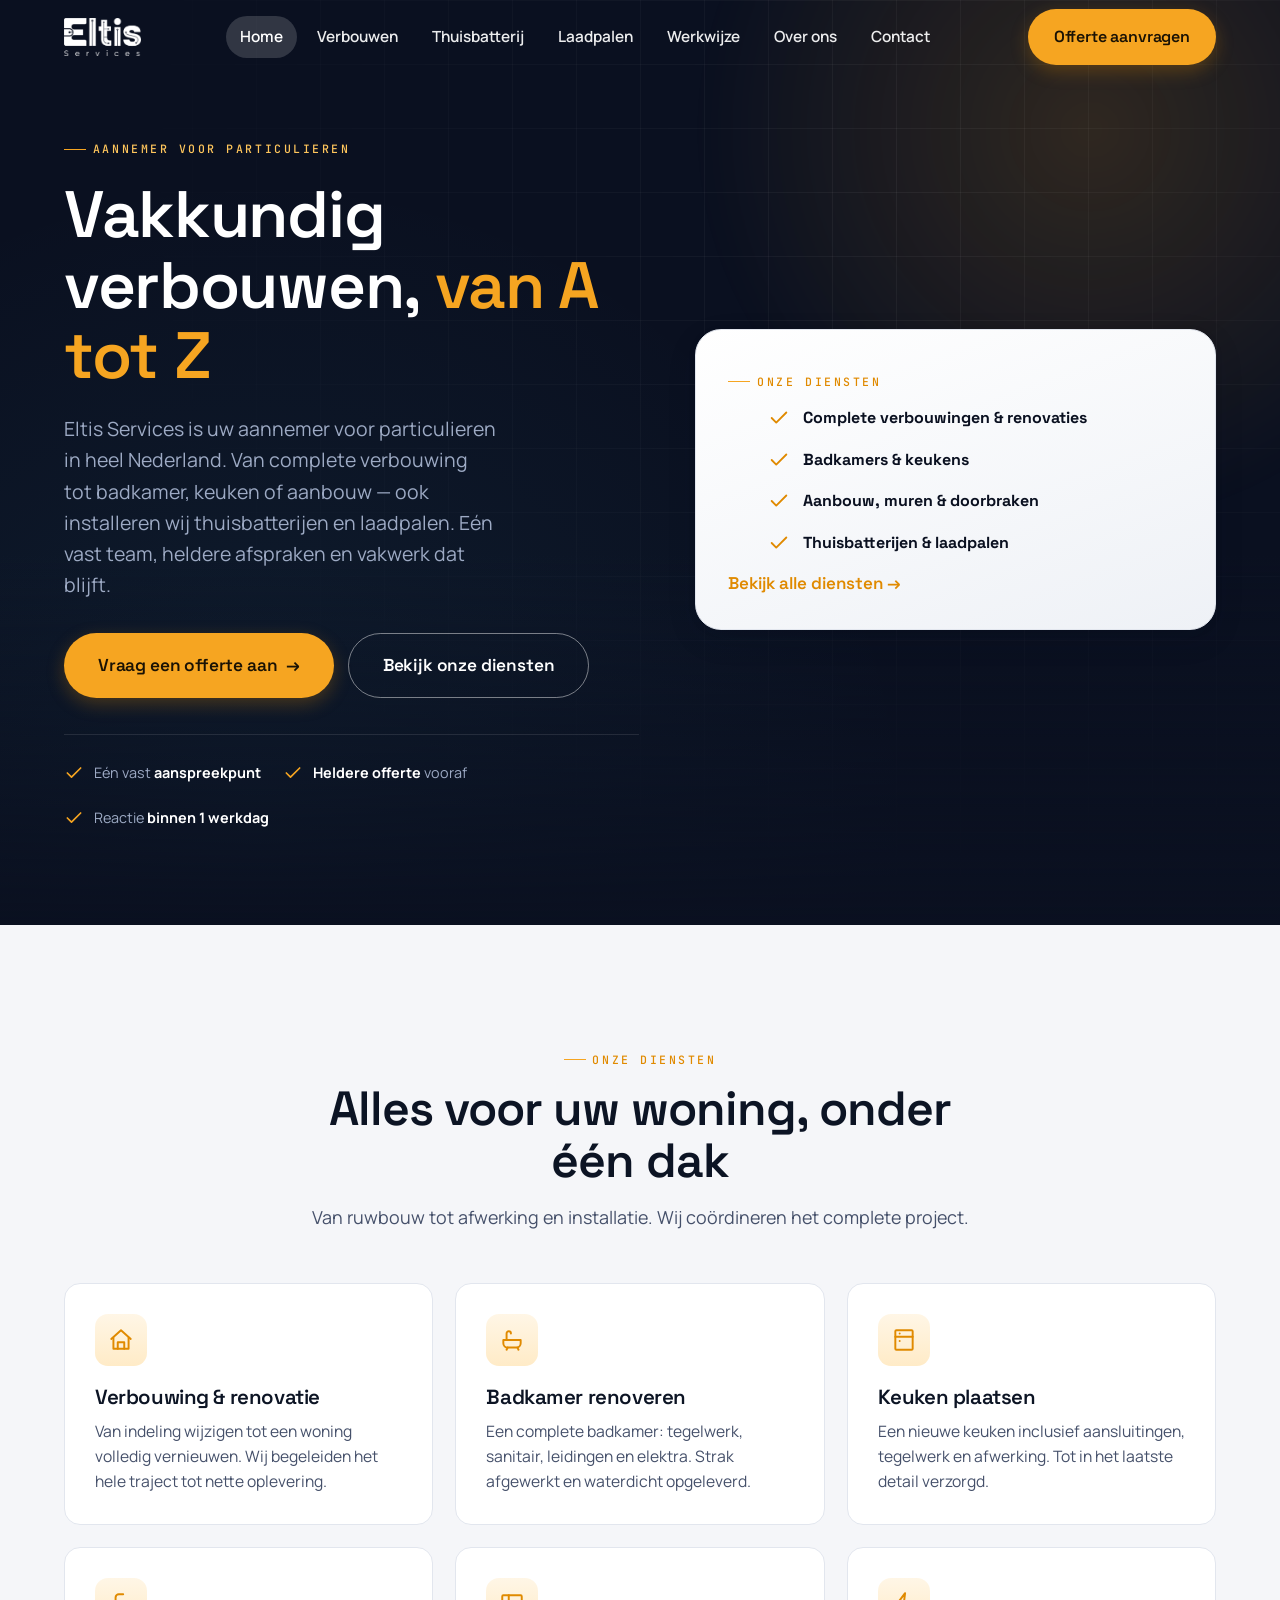
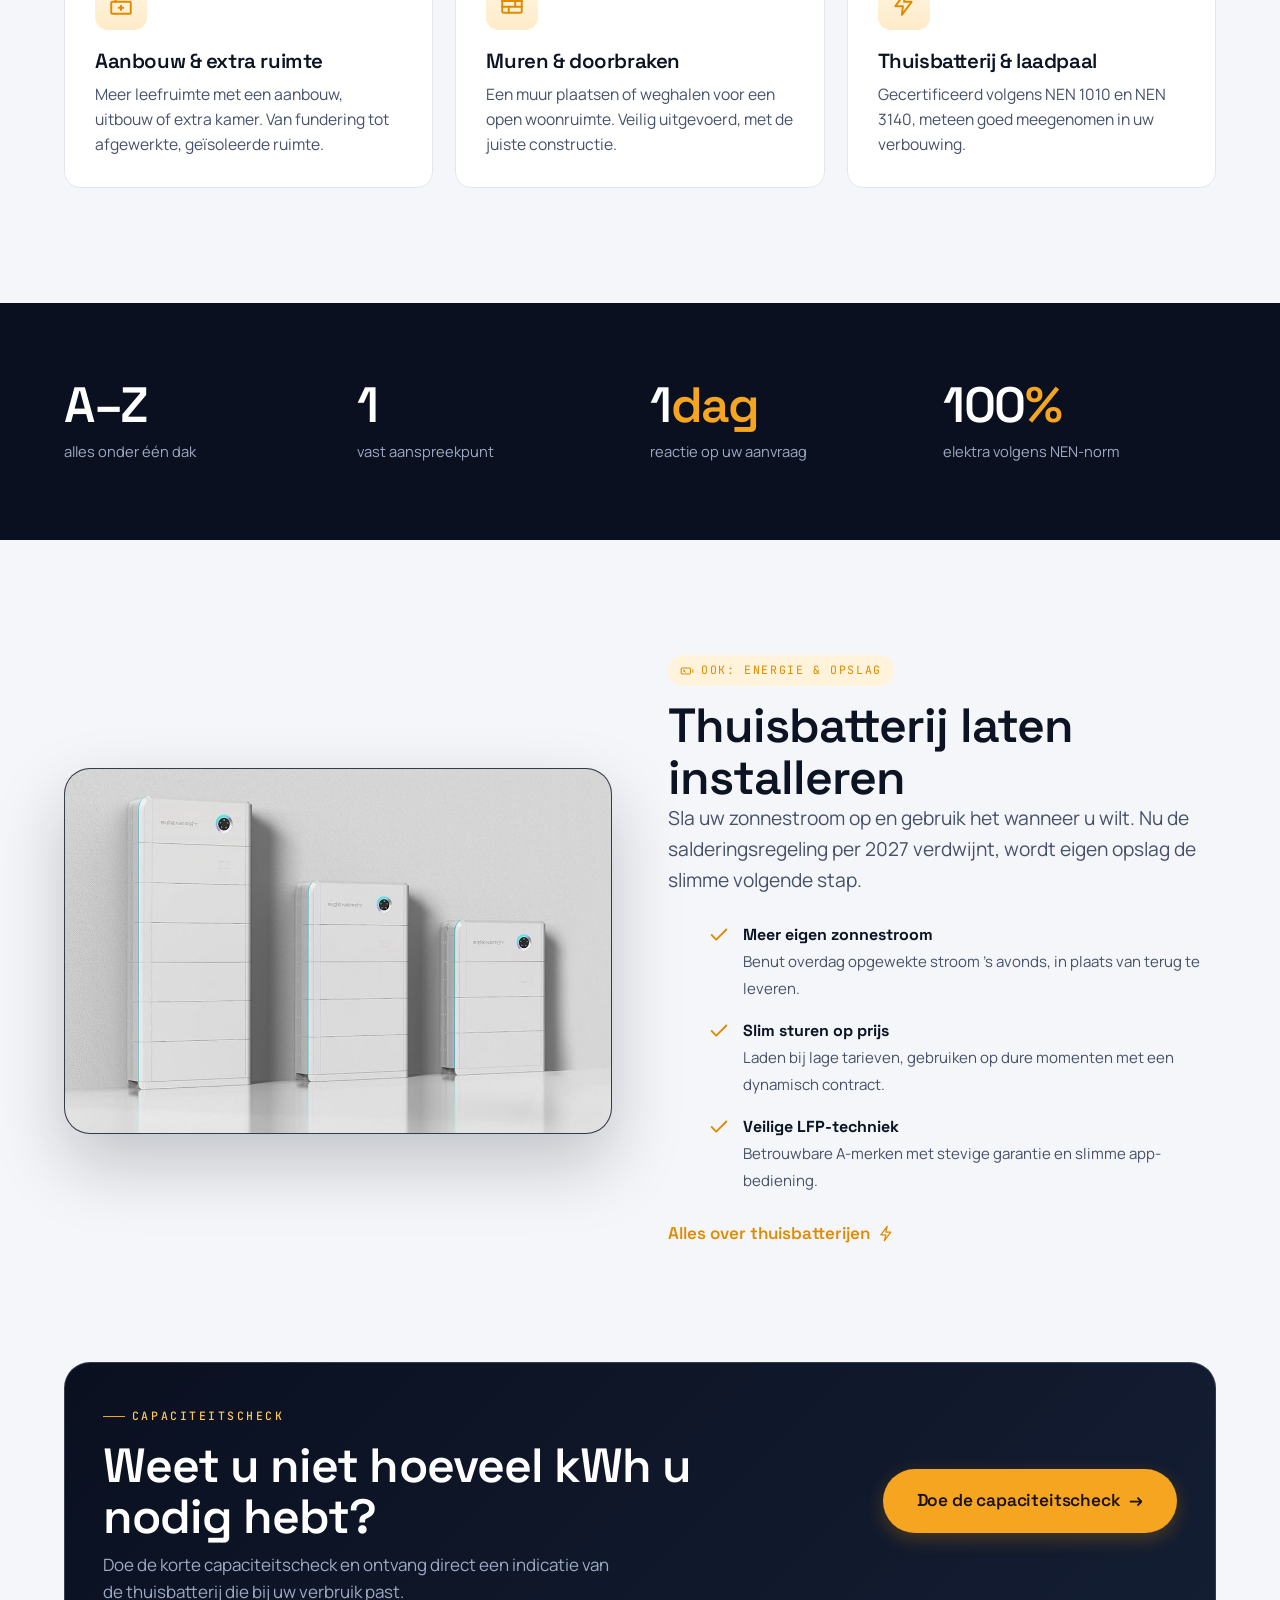
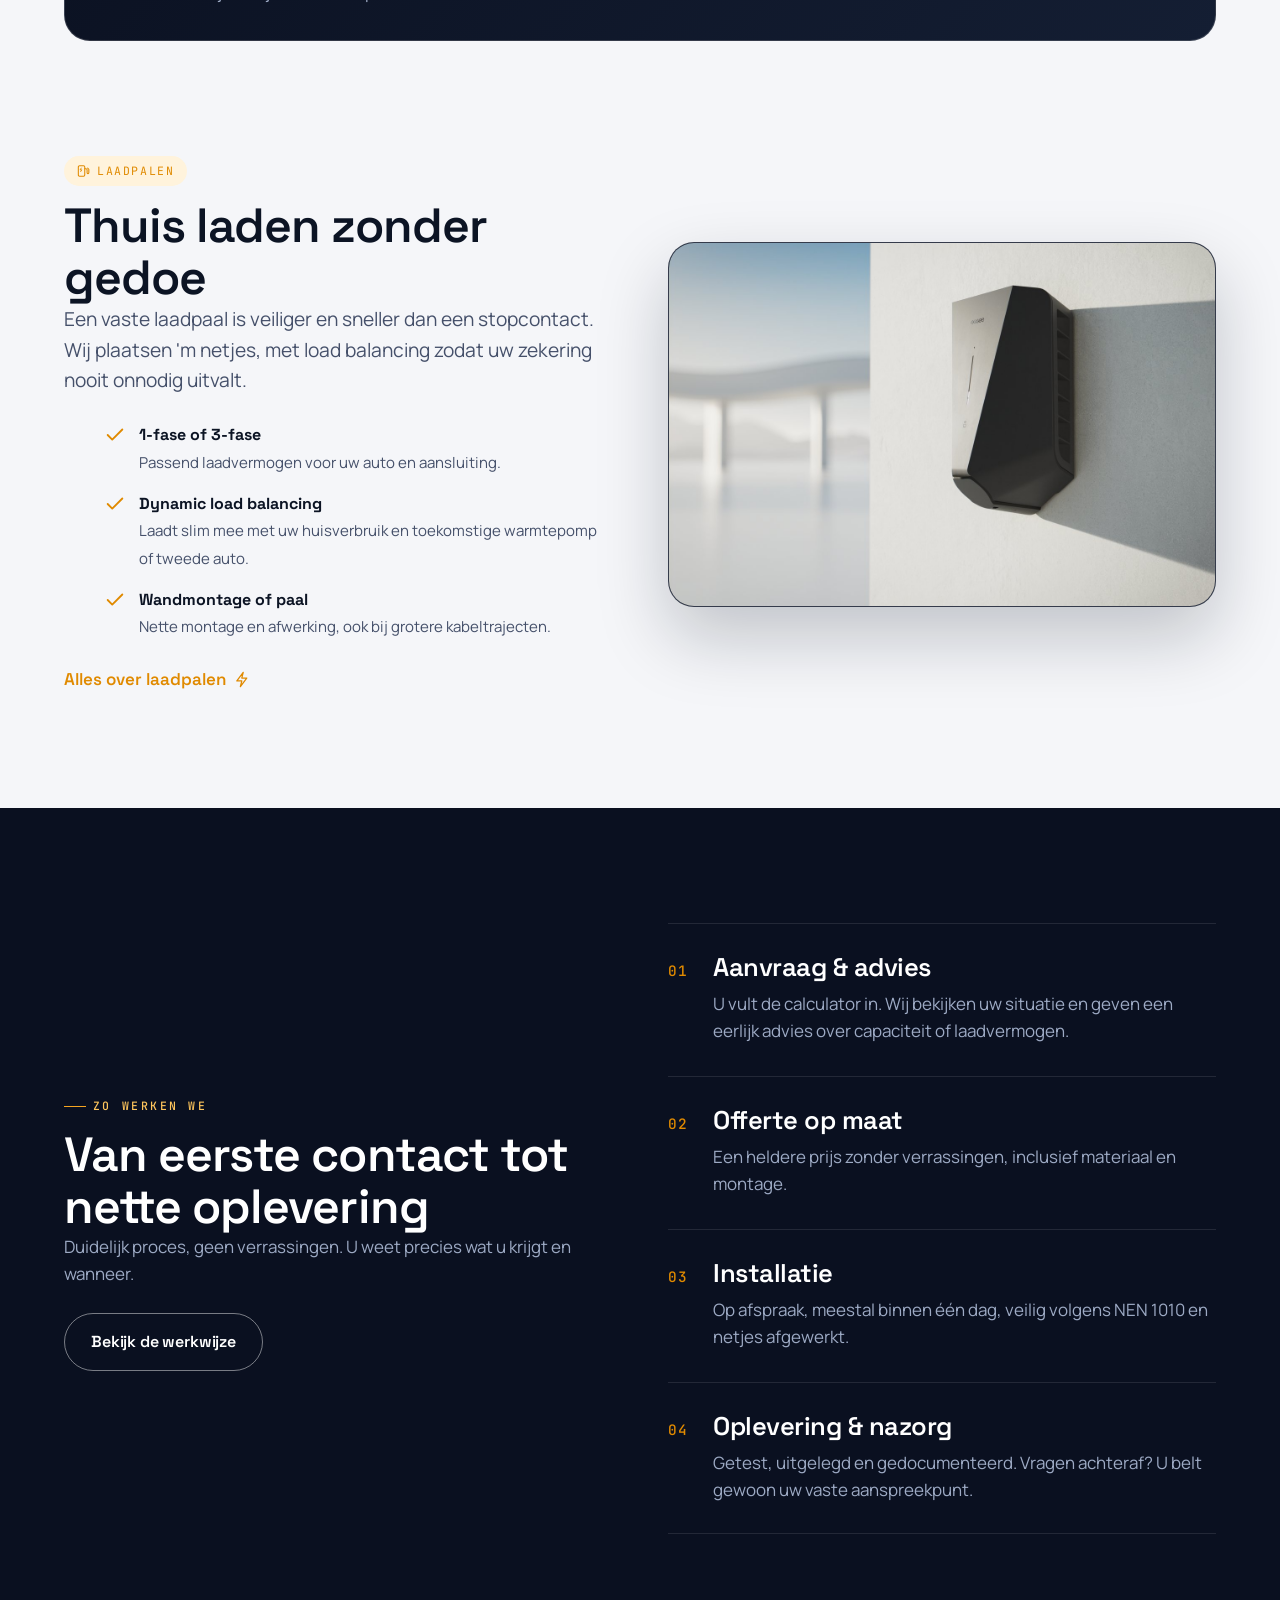
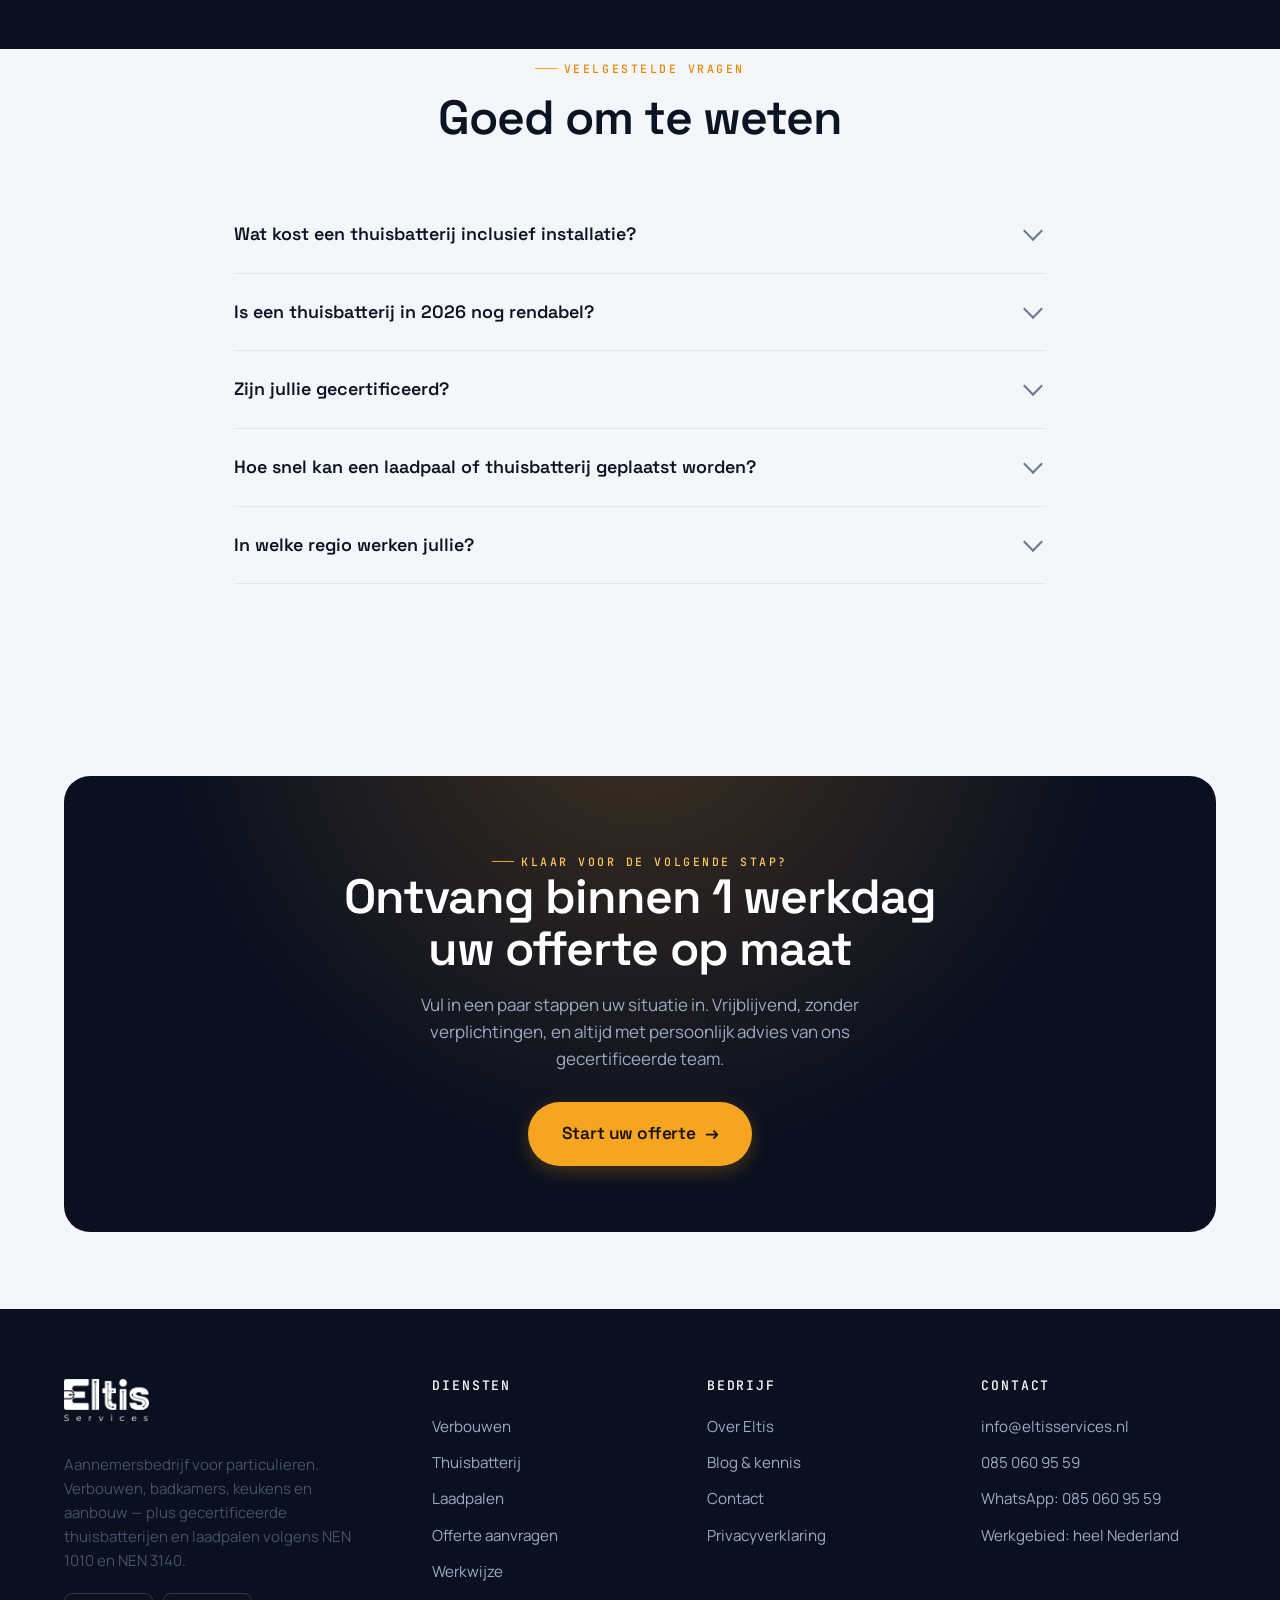
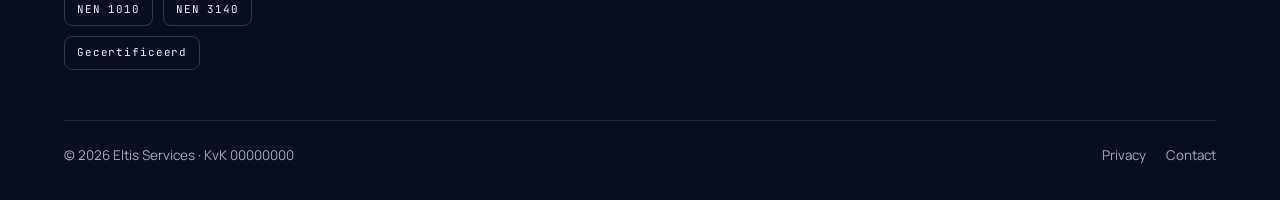
==== commit 6cf384ea: "Revise hero lead and service descriptions Updated the text in the hero section and service descripti" ====
--- a/index.html
+++ b/index.html
@@ -49,7 +49,7 @@
       <div class="reveal">
         <span class="eyebrow" style="color:var(--amber-soft)">Aannemer voor particulieren</span>
         <h1>Vakkundig verbouwen, <span class="hl">van A tot Z</span></h1>
-        <p class="hero-lead">Eltis Services is uw aannemer voor particulieren in heel Nederland. Van complete verbouwing tot badkamer, keuken of aanbouw &mdash; en omdat we gecertificeerd installateur zijn, regelen we ook thuisbatterijen en laadpalen. E&eacute;n vast team, heldere afspraken en vakwerk dat blijft.</p>
+        <p class="hero-lead">Eltis Services is uw aannemer voor particulieren in heel Nederland. Van complete verbouwing tot badkamer, keuken of aanbouw &mdash; ook installeren wij thuisbatterijen en laadpalen. E&eacute;n vast team, heldere afspraken en vakwerk dat blijft.</p>
         <div class="hero-cta">
           <a class="btn btn-lg" href="contact.html">Vraag een offerte aan <span class="arrow">&rarr;</span></a>
           <a class="btn btn-ghost btn-lg" href="verbouwen.html">Bekijk onze diensten</a>
@@ -73,7 +73,7 @@
     <div class="section-head center reveal">
       <span class="eyebrow">Onze diensten</span>
       <h2>Alles voor uw woning, onder &eacute;&eacute;n dak</h2>
-      <p>Van ruwbouw tot afwerking en installatie. U regelt geen losse partijen &mdash; wij co&ouml;rdineren het complete project.</p>
+      <p>Van ruwbouw tot afwerking en installatie. Wij co&ouml;rdineren het complete project.</p>
     </div>
     <div class="grid g-3">
       <div class="card reveal"><div class="ic"><svg viewBox="0 0 24 24" fill="none" stroke="currentColor" stroke-width="1.8" stroke-linecap="round" stroke-linejoin="round"><path d="M3 11l9-8 9 8"/><path d="M5 10v10h14V10"/><path d="M9 20v-6h6v6"/></svg></div><h3>Verbouwing &amp; renovatie</h3><p>Van indeling wijzigen tot een woning volledig vernieuwen. Wij begeleiden het hele traject tot nette oplevering.</p></div>
@@ -81,7 +81,7 @@
       <div class="card reveal d2"><div class="ic"><svg viewBox="0 0 24 24" fill="none" stroke="currentColor" stroke-width="1.8" stroke-linecap="round" stroke-linejoin="round"><rect x="4" y="3" width="16" height="18" rx="1"/><path d="M4 9h16"/><path d="M8 6h.01M8 13h.01"/></svg></div><h3>Keuken plaatsen</h3><p>Een nieuwe keuken inclusief aansluitingen, tegelwerk en afwerking. Tot in het laatste detail verzorgd.</p></div>
       <div class="card reveal"><div class="ic"><svg viewBox="0 0 24 24" fill="none" stroke="currentColor" stroke-width="1.8" stroke-linecap="round" stroke-linejoin="round"><rect x="3" y="10" width="18" height="11" rx="1"/><path d="M7 10V6a3 3 0 0 1 3-3h4"/><path d="M12 13.5v4M10 15.5h4"/></svg></div><h3>Aanbouw &amp; extra ruimte</h3><p>Meer leefruimte met een aanbouw, uitbouw of extra kamer. Van fundering tot afgewerkte, ge&iuml;soleerde ruimte.</p></div>
       <div class="card reveal d1"><div class="ic"><svg viewBox="0 0 24 24" fill="none" stroke="currentColor" stroke-width="1.8" stroke-linecap="round" stroke-linejoin="round"><rect x="3" y="4" width="18" height="16" rx="1"/><path d="M3 9.3h18M3 14.6h18M9 4v5.3M15 9.3v5.3M9 14.6V20"/></svg></div><h3>Muren &amp; doorbraken</h3><p>Een muur plaatsen of weghalen voor een open woonruimte. Veilig uitgevoerd, met de juiste constructie.</p></div>
-      <div class="card reveal d2"><div class="ic"><svg viewBox="0 0 24 24" fill="none" stroke="currentColor" stroke-width="1.8" stroke-linecap="round" stroke-linejoin="round"><path d="M13 2 4 14h7l-1 8 9-12h-7l1-8z"/></svg></div><h3>Thuisbatterij &amp; laadpaal</h3><p>Gecertificeerd energiewerk volgens NEN 1010 en NEN 3140, meteen goed meegenomen in uw verbouwing.</p></div>
+      <div class="card reveal d2"><div class="ic"><svg viewBox="0 0 24 24" fill="none" stroke="currentColor" stroke-width="1.8" stroke-linecap="round" stroke-linejoin="round"><path d="M13 2 4 14h7l-1 8 9-12h-7l1-8z"/></svg></div><h3>Thuisbatterij &amp; laadpaal</h3><p>Gecertificeerd volgens NEN 1010 en NEN 3140, meteen goed meegenomen in uw verbouwing.</p></div>
     </div>
   </div></section>
 
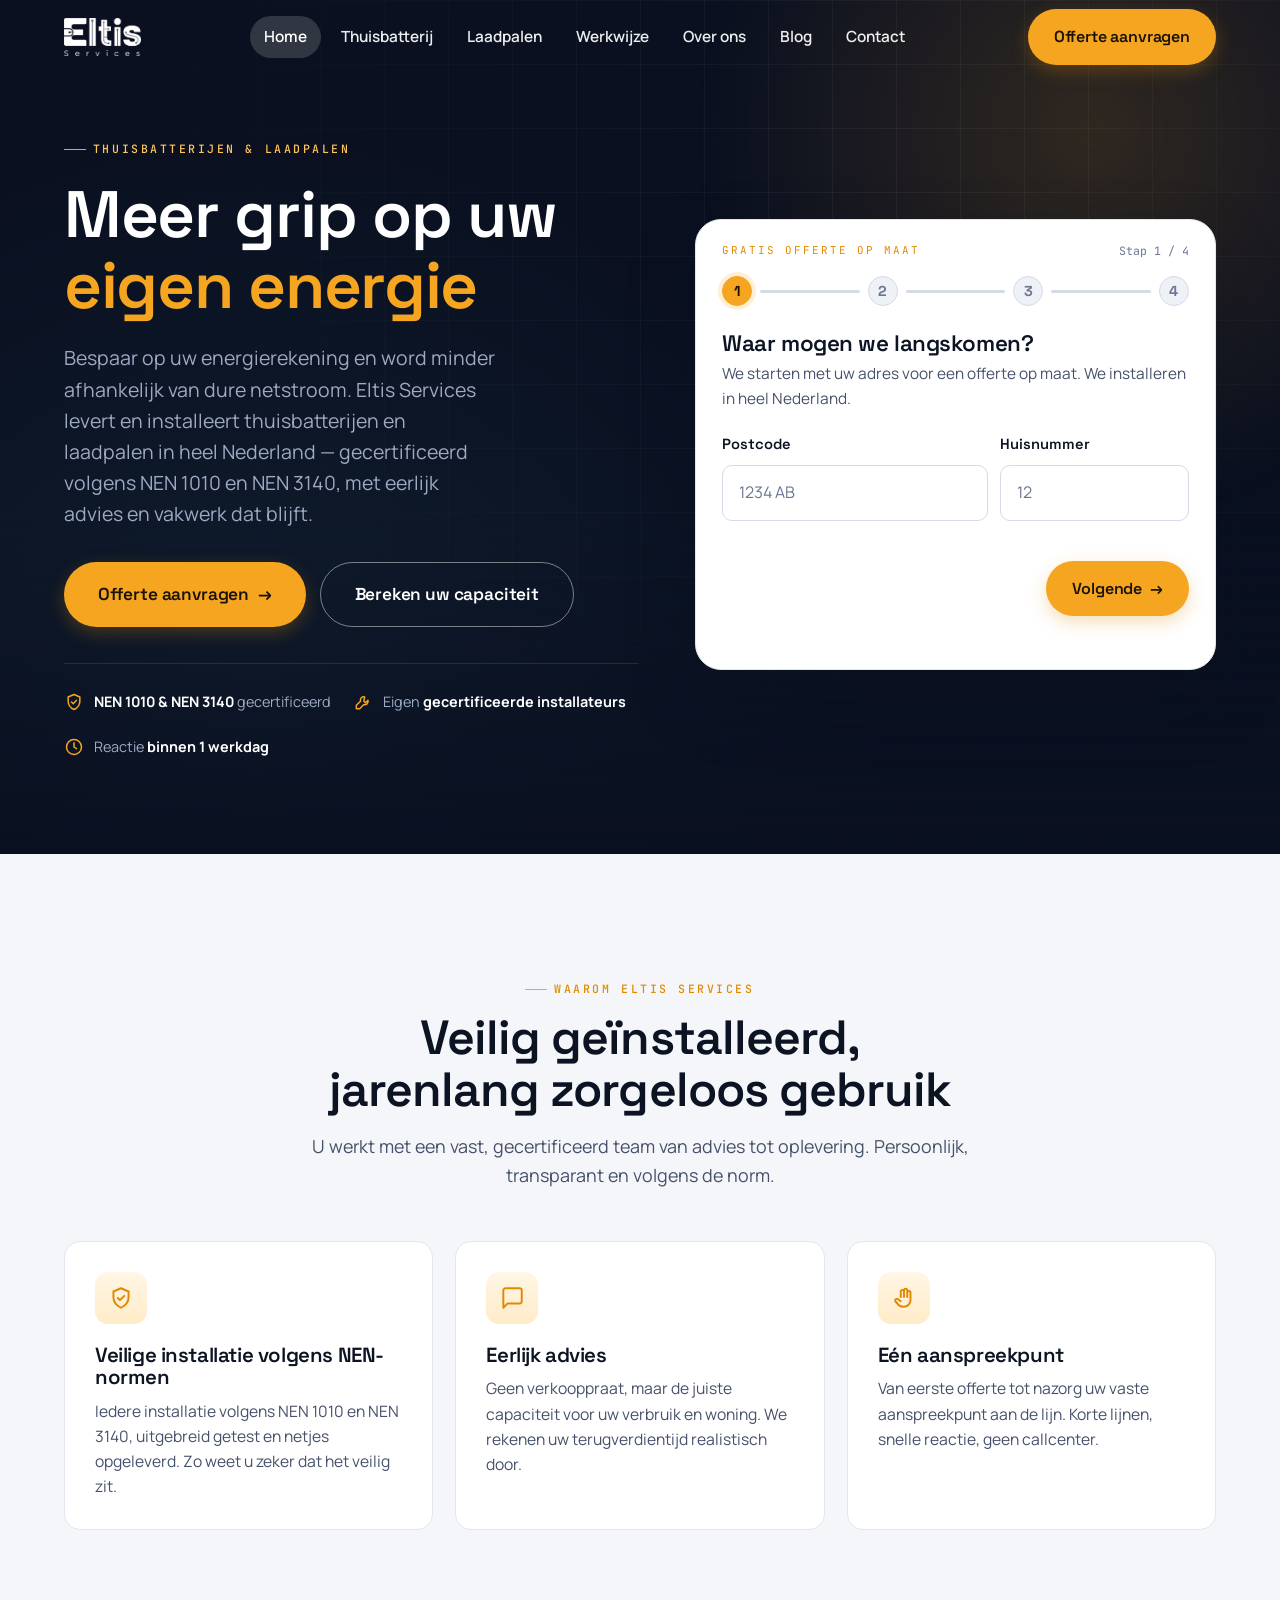
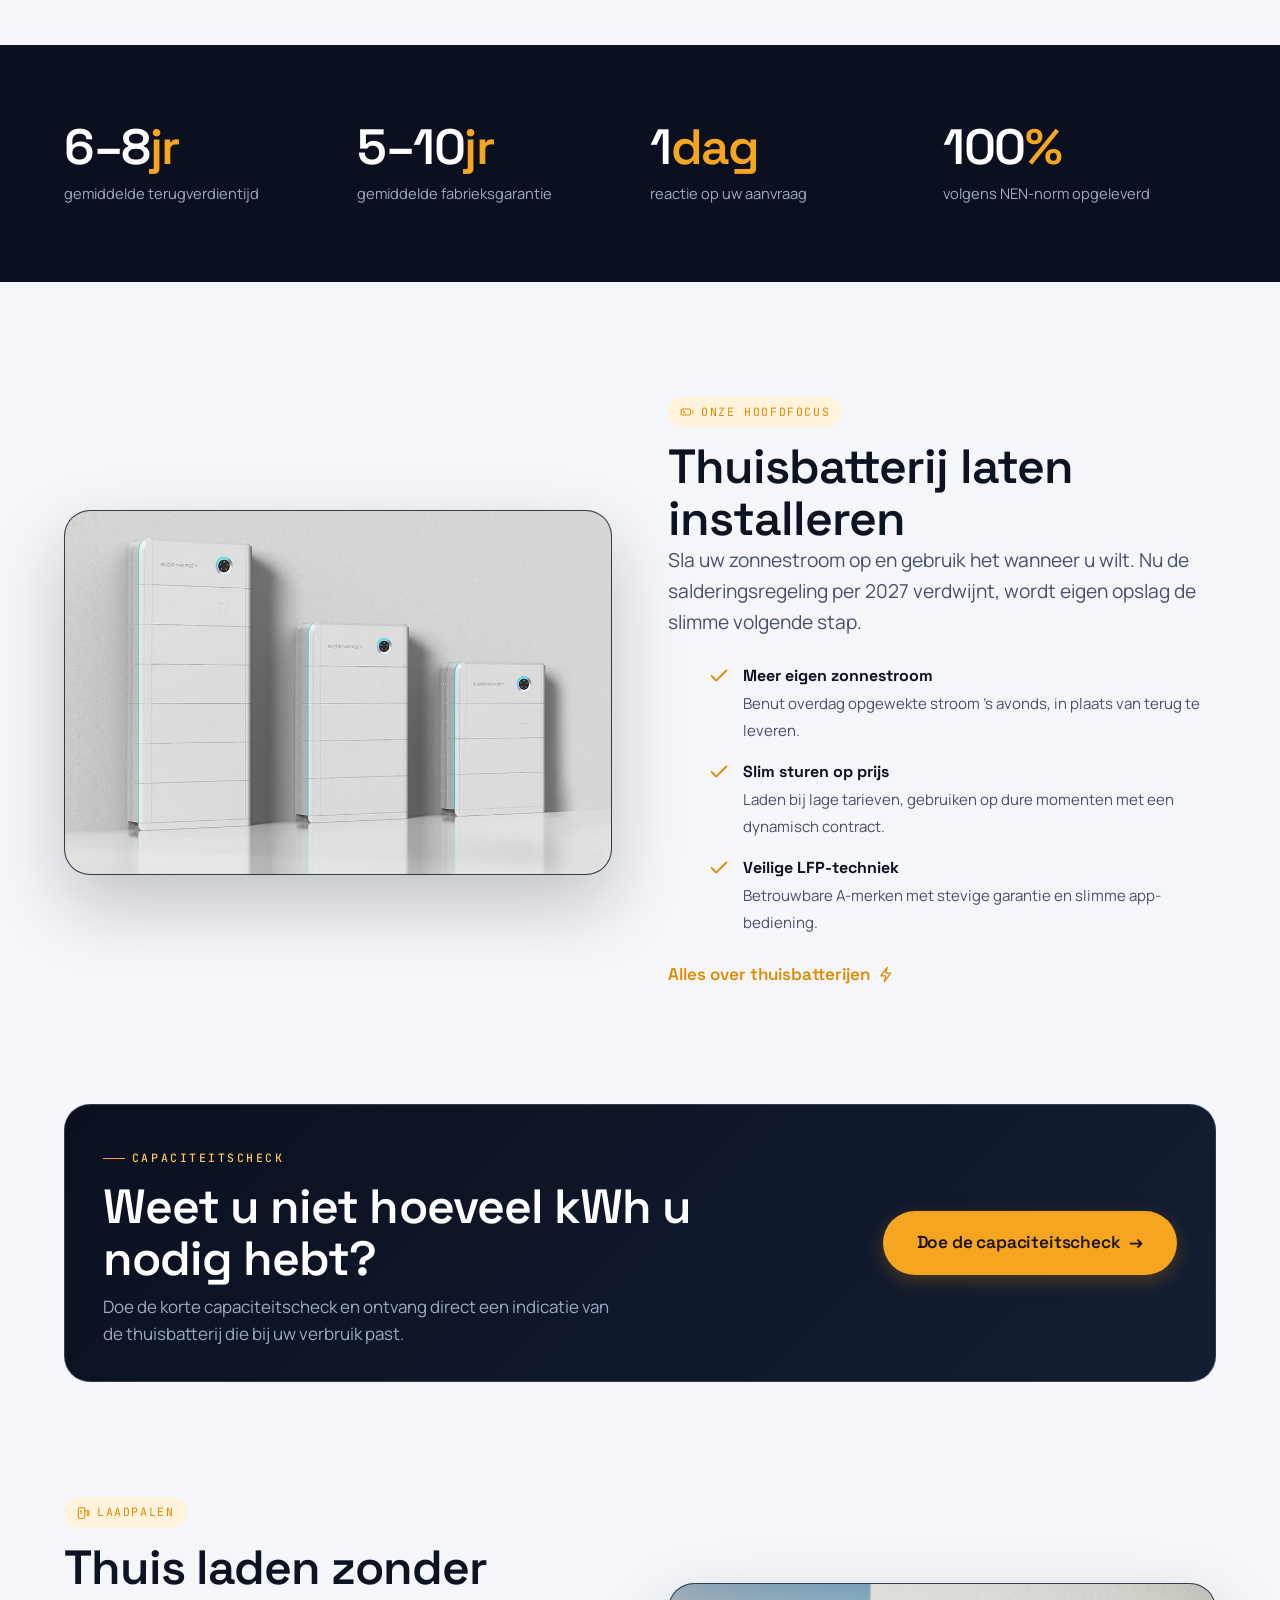
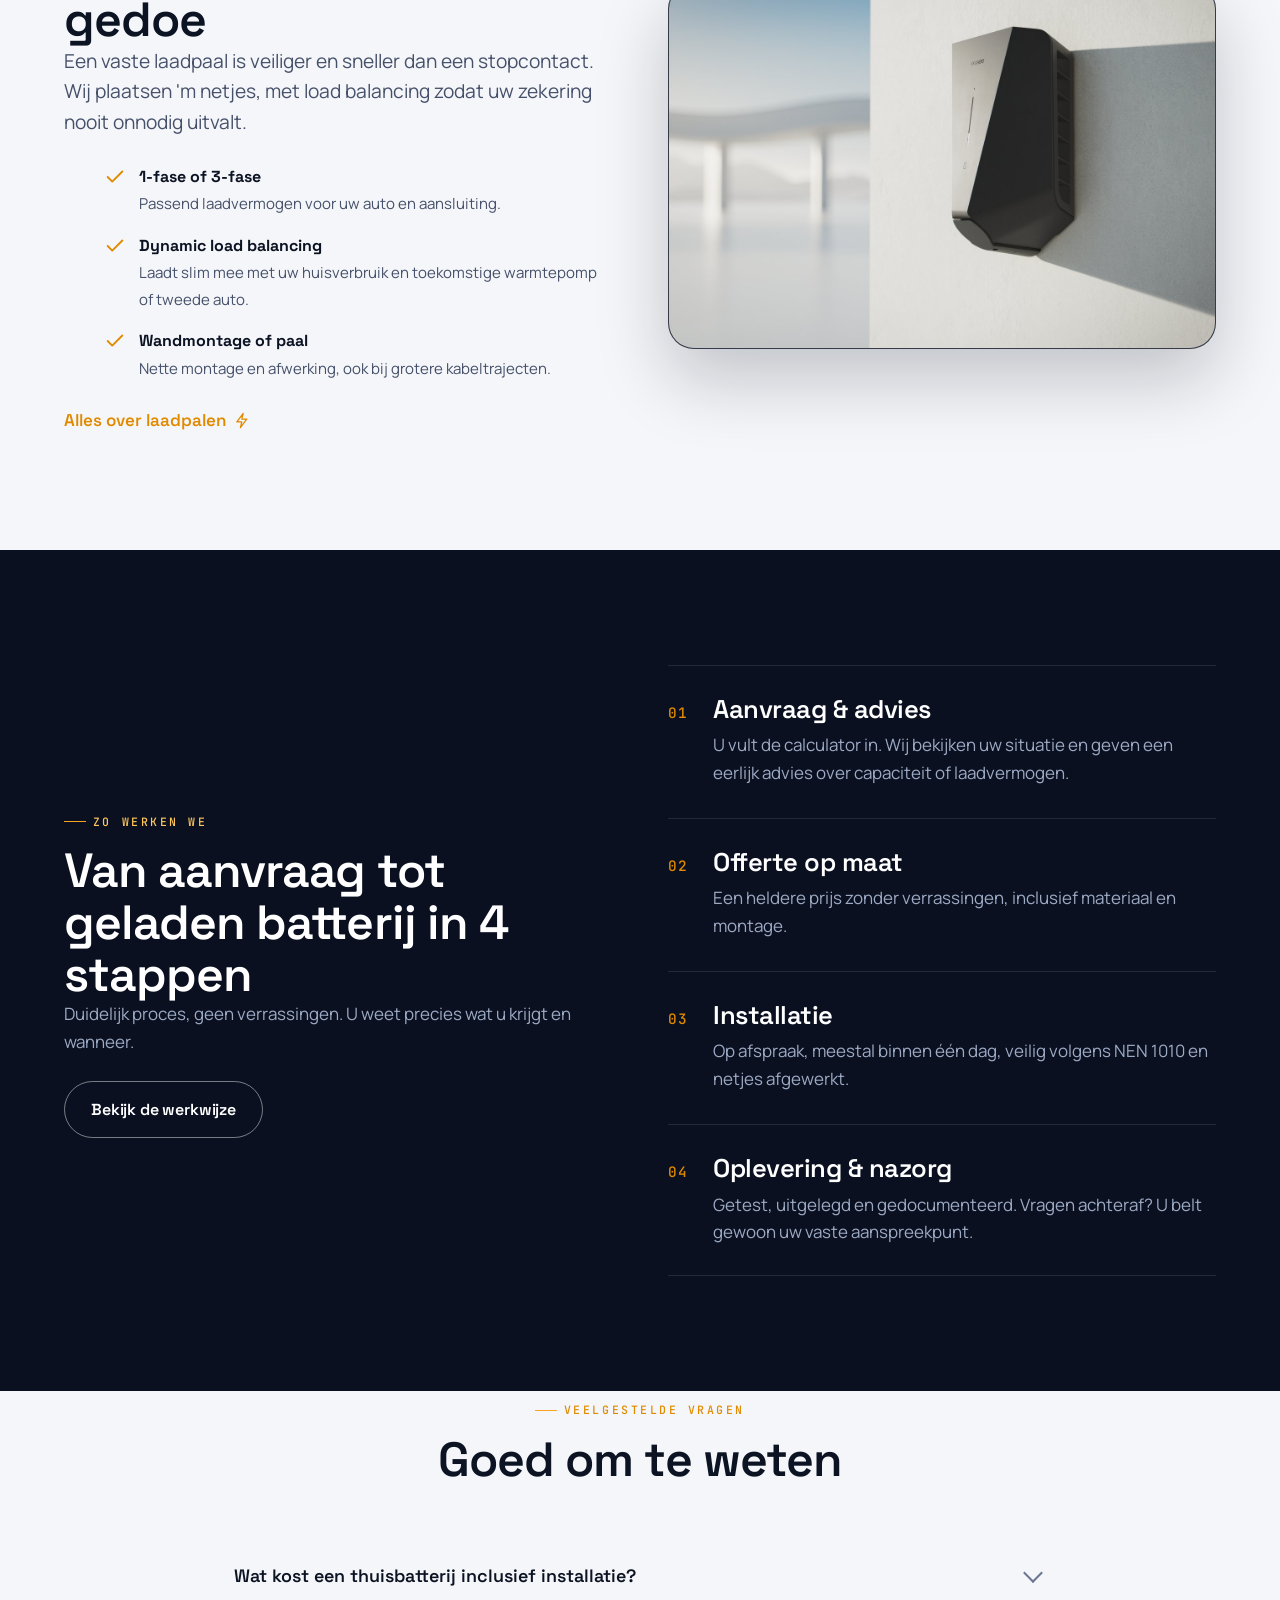
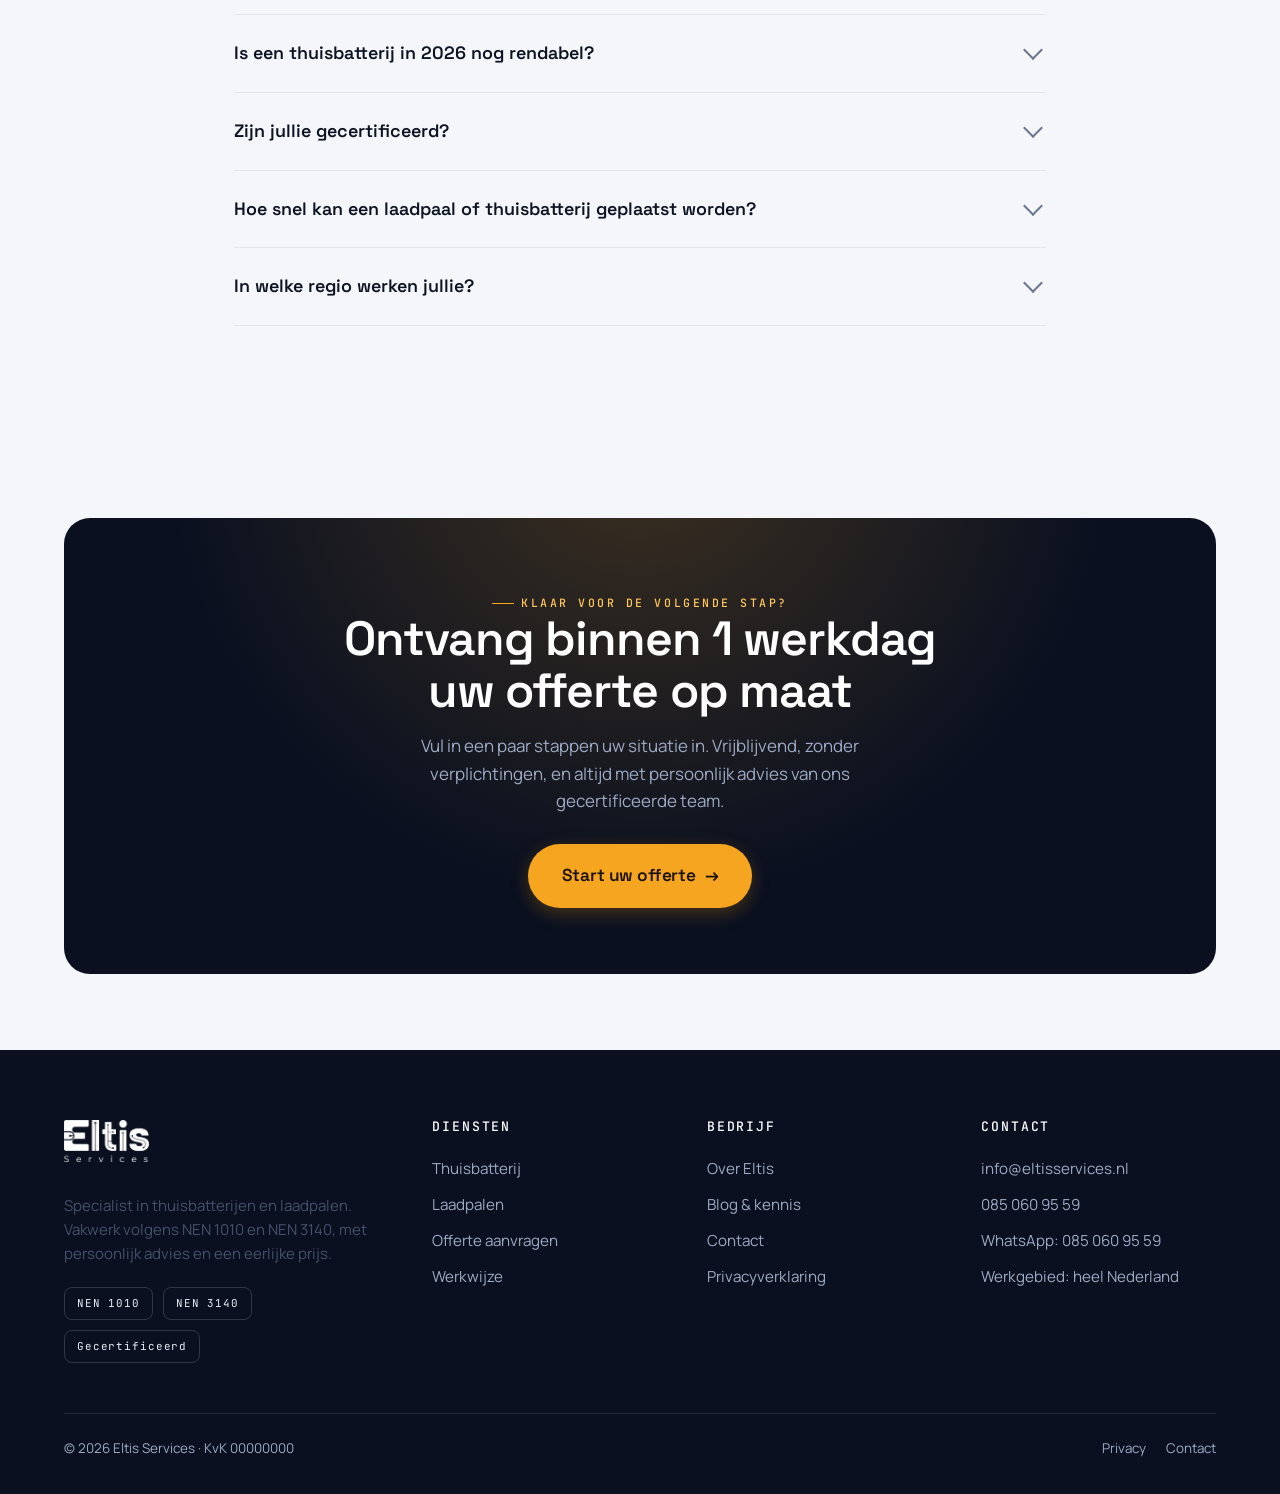
==== commit 6b1968b2: "Add files via upload" ====
--- a/index.html
+++ b/index.html
@@ -3,14 +3,14 @@
 <head>
 <meta charset="utf-8">
 <meta name="viewport" content="width=device-width, initial-scale=1">
-<title>Aannemer voor particulieren | Verbouwen, badkamer, keuken &amp; energie | Eltis Services</title>
-<meta name="description" content="Eltis Services is uw aannemersbedrijf voor particulieren in heel Nederland: complete verbouwingen, badkamers, keukens en aanbouw, plus gecertificeerde thuisbatterijen en laadpalen (NEN 1010 &amp; NEN 3140). Vraag een vrijblijvende offerte aan.">
+<title>Thuisbatterij &amp; laadpaal laten installeren | Eltis Services</title>
+<meta name="description" content="Eltis Services installeert thuisbatterijen en laadpalen in heel Nederland. NEN 1010 &amp; NEN 3140 gecertificeerd. Vraag een gratis offerte op maat aan.">
 <link rel="canonical" href="https://eltisservices.nl/index.html">
 <meta name="robots" content="index, follow">
 <meta name="theme-color" content="#0A1020">
 <meta property="og:type" content="website">
-<meta property="og:title" content="Aannemer voor particulieren | Verbouwen, badkamer, keuken &amp; energie | Eltis Services">
-<meta property="og:description" content="Eltis Services is uw aannemersbedrijf voor particulieren in heel Nederland: complete verbouwingen, badkamers, keukens en aanbouw, plus gecertificeerde thuisbatterijen en laadpalen (NEN 1010 &amp; NEN 3140). Vraag een vrijblijvende offerte aan.">
+<meta property="og:title" content="Thuisbatterij &amp; laadpaal laten installeren | Eltis Services">
+<meta property="og:description" content="Eltis Services installeert thuisbatterijen en laadpalen in heel Nederland. NEN 1010 &amp; NEN 3140 gecertificeerd. Vraag een gratis offerte op maat aan.">
 <meta property="og:url" content="https://eltisservices.nl/index.html">
 <meta property="og:site_name" content="Eltis Services">
 <meta property="og:locale" content="nl_NL">
@@ -24,7 +24,7 @@
 <link href="https://fonts.googleapis.com/css2?family=Space+Grotesk:wght@400;500;600;700&family=Manrope:wght@400;500;600;700;800&family=JetBrains+Mono:wght@400;500&display=swap" rel="stylesheet">
 <link rel="stylesheet" href="css/style.css">
 <script type="application/ld+json">
-{"@context":"https://schema.org","@type":"GeneralContractor","name":"Eltis Services","image":"https://eltisservices.nl/assets/apple-touch-icon.png","url":"https://eltisservices.nl","email":"info@eltisservices.nl","telephone":"+31850609559","priceRange":"€€","areaServed":"Nederland","address":{"@type":"PostalAddress","addressCountry":"NL"},"description":"Aannemersbedrijf voor particulieren: complete verbouwingen, badkamers, keukens en aanbouw, plus gecertificeerde thuisbatterijen en laadpalen (NEN 1010 & NEN 3140).","knowsAbout":["verbouwing","renovatie","badkamer renoveren","keuken plaatsen","aanbouw","thuisbatterij installatie","laadpaal installatie","NEN 1010","NEN 3140"]}
+{"@context":"https://schema.org","@type":"Electrician","name":"Eltis Services","image":"https://eltisservices.nl/assets/logo-mark.svg","url":"https://eltisservices.nl","email":"info@eltisservices.nl","telephone":"+31850609559","priceRange":"€€","areaServed":"Nederland","address":{"@type":"PostalAddress","addressCountry":"NL"},"description":"NEN 1010 en NEN 3140 gecertificeerd installatiebedrijf gespecialiseerd in thuisbatterijen en laadpalen.","knowsAbout":["thuisbatterij installatie","laadpaal installatie","energieopslag","NEN 1010","NEN 3140"]}
 </script>
 <script type="application/ld+json">{"@context":"https://schema.org","@type":"BreadcrumbList","itemListElement":[{"@type":"ListItem","position":1,"name":"Home","item":"https://eltisservices.nl/index.html"}]}</script>
 <script type="application/ld+json">{"@context":"https://schema.org","@type":"FAQPage","mainEntity":[{"@type":"Question","name":"Wat kost een thuisbatterij inclusief installatie?","acceptedAnswer":{"@type":"Answer","text":"De prijs hangt af van de capaciteit, het merk en uw meterkast. Een compleet geïnstalleerd systeem begint doorgaans rond de 3.000 euro en loopt op naarmate u meer opslag kiest. Via onze offertecalculator krijgt u een prijs die past bij uw situatie."}},{"@type":"Question","name":"Is een thuisbatterij in 2026 nog rendabel?","acceptedAnswer":{"@type":"Answer","text":"Ja, zeker met een dynamisch energiecontract of slimme aansturing. Omdat de salderingsregeling per 1 januari 2027 stopt, wordt zelf opslaan en slim gebruiken van uw stroom juist aantrekkelijker. Wij rekenen uw situatie eerlijk door."}},{"@type":"Question","name":"Zijn jullie gecertificeerd?","acceptedAnswer":{"@type":"Answer","text":"Ja. Al onze installaties voeren we uit volgens NEN 1010 en we werken veilig volgens NEN 3140. U krijgt een correcte, geteste en gedocumenteerde oplevering."}},{"@type":"Question","name":"Hoe snel kan een laadpaal of thuisbatterij geplaatst worden?","acceptedAnswer":{"@type":"Answer","text":"Na akkoord op de offerte plannen we meestal binnen enkele weken. Een standaardinstallatie ronden we vaak op één dag af."}},{"@type":"Question","name":"In welke regio werken jullie?","acceptedAnswer":{"@type":"Answer","text":"We werken in heel Nederland. Vul uw postcode en huisnummer in de offertecalculator in, dan ontvangt u binnen 1 werkdag een offerte op maat voor uw adres."}}]}</script>
@@ -34,64 +34,58 @@
 <header class="site-header">
   <div class="wrap nav">
     <a class="brand on-hero" href="index.html"><img class="brand-logo" src="assets/logo.png" alt="Eltis Services" width="720" height="354"></a>
-    <nav class="nav-links on-hero" aria-label="Hoofdmenu"><a href="index.html">Home</a><a href="verbouwen.html">Verbouwen</a><a href="thuisbatterij.html">Thuisbatterij</a><a href="laadpalen.html">Laadpalen</a><a href="werkwijze.html">Werkwijze</a><a href="over-ons.html">Over ons</a><a href="contact.html">Contact</a></nav>
+    <nav class="nav-links on-hero" aria-label="Hoofdmenu"><a href="index.html">Home</a><a href="thuisbatterij.html">Thuisbatterij</a><a href="laadpalen.html">Laadpalen</a><a href="werkwijze.html">Werkwijze</a><a href="over-ons.html">Over ons</a><a href="blog.html">Blog</a><a href="contact.html">Contact</a></nav>
     <div class="nav-cta">
       <a class="btn" href="offerte.html">Offerte aanvragen</a>
       <button class="nav-toggle on-hero" aria-label="Menu" aria-expanded="false"><span></span></button>
     </div>
   </div>
 </header>
-<nav class="mobile-menu" aria-label="Mobiel menu"><a href="index.html">Home</a><a href="verbouwen.html">Verbouwen</a><a href="thuisbatterij.html">Thuisbatterij</a><a href="laadpalen.html">Laadpalen</a><a href="werkwijze.html">Werkwijze</a><a href="over-ons.html">Over ons</a><a href="contact.html">Contact</a><a class="btn" href="offerte.html">Offerte aanvragen</a></nav>
+<nav class="mobile-menu" aria-label="Mobiel menu"><a href="index.html">Home</a><a href="thuisbatterij.html">Thuisbatterij</a><a href="laadpalen.html">Laadpalen</a><a href="werkwijze.html">Werkwijze</a><a href="over-ons.html">Over ons</a><a href="blog.html">Blog</a><a href="contact.html">Contact</a><a class="btn" href="offerte.html">Offerte aanvragen</a></nav>
 <main id="main">
   <section class="hero">
     <div class="hero-bg"><div class="hero-grid-lines"></div></div>
     <div class="wrap hero-inner">
       <div class="reveal">
-        <span class="eyebrow" style="color:var(--amber-soft)">Aannemer voor particulieren</span>
-        <h1>Vakkundig verbouwen, <span class="hl">van A tot Z</span></h1>
-        <p class="hero-lead">Eltis Services is uw aannemer voor particulieren in heel Nederland. Van complete verbouwing tot badkamer, keuken of aanbouw &mdash; ook installeren wij thuisbatterijen en laadpalen. E&eacute;n vast team, heldere afspraken en vakwerk dat blijft.</p>
+        <span class="eyebrow" style="color:var(--amber-soft)">Thuisbatterijen &amp; laadpalen</span>
+        <h1>Meer grip op uw <span class="hl">eigen energie</span></h1>
+        <p class="hero-lead">Bespaar op uw energierekening en word minder afhankelijk van dure netstroom. Eltis Services levert en installeert thuisbatterijen en laadpalen in heel Nederland &mdash; gecertificeerd volgens NEN 1010 en NEN 3140, met eerlijk advies en vakwerk dat blijft.</p>
         <div class="hero-cta">
-          <a class="btn btn-lg" href="contact.html">Vraag een offerte aan <span class="arrow">&rarr;</span></a>
-          <a class="btn btn-ghost btn-lg" href="verbouwen.html">Bekijk onze diensten</a>
-        </div>
-        <div class="hero-trust"><div class="t"><svg viewBox="0 0 24 24" fill="none" stroke="currentColor" stroke-width="2" stroke-linecap="round" stroke-linejoin="round"><path d="M20 6 9 17l-5-5"/></svg><span>E&eacute;n vast <strong>aanspreekpunt</strong></span></div><div class="t"><svg viewBox="0 0 24 24" fill="none" stroke="currentColor" stroke-width="2" stroke-linecap="round" stroke-linejoin="round"><path d="M20 6 9 17l-5-5"/></svg><span><strong>Heldere offerte</strong> vooraf</span></div><div class="t"><svg viewBox="0 0 24 24" fill="none" stroke="currentColor" stroke-width="2" stroke-linecap="round" stroke-linejoin="round"><path d="M20 6 9 17l-5-5"/></svg><span>Reactie <strong>binnen 1 werkdag</strong></span></div></div>
-      </div>
-      <div class="reveal d1"><div class="media-panel light" style="padding:32px">
-        <span class="eyebrow">Onze diensten</span>
-        <ul class="feature-list mt-s">
-          <li><svg viewBox="0 0 24 24" fill="none" stroke="currentColor" stroke-width="2" stroke-linecap="round" stroke-linejoin="round"><path d="M20 6 9 17l-5-5"/></svg><div><b>Complete verbouwingen &amp; renovaties</b></div></li>
-          <li><svg viewBox="0 0 24 24" fill="none" stroke="currentColor" stroke-width="2" stroke-linecap="round" stroke-linejoin="round"><path d="M20 6 9 17l-5-5"/></svg><div><b>Badkamers &amp; keukens</b></div></li>
-          <li><svg viewBox="0 0 24 24" fill="none" stroke="currentColor" stroke-width="2" stroke-linecap="round" stroke-linejoin="round"><path d="M20 6 9 17l-5-5"/></svg><div><b>Aanbouw, muren &amp; doorbraken</b></div></li>
-          <li><svg viewBox="0 0 24 24" fill="none" stroke="currentColor" stroke-width="2" stroke-linecap="round" stroke-linejoin="round"><path d="M20 6 9 17l-5-5"/></svg><div><b>Thuisbatterijen &amp; laadpalen</b></div></li>
-        </ul>
-        <a class="link-arrow" href="verbouwen.html" style="display:inline-flex;margin-top:14px;color:var(--amber-deep)">Bekijk alle diensten &rarr;</a>
-      </div></div>
+          <a class="btn btn-lg" href="offerte.html">Offerte aanvragen <span class="arrow">&rarr;</span></a>
+          <a class="btn btn-ghost btn-lg" href="thuisbatterij.html#capaciteit">Bereken uw capaciteit</a>
+        </div>
+        <div class="hero-trust">
+          <div class="t"><svg viewBox="0 0 24 24" fill="none" stroke="currentColor" stroke-width="1.8" stroke-linecap="round" stroke-linejoin="round"><path d="M12 3l7 3v5c0 4.5-3 8-7 10-4-2-7-5.5-7-10V6z"/><path d="M9 12l2 2 4-4"/></svg><span><strong>NEN 1010 &amp; NEN 3140</strong> gecertificeerd</span></div>
+          <div class="t"><svg viewBox="0 0 24 24" fill="none" stroke="currentColor" stroke-width="1.8" stroke-linecap="round" stroke-linejoin="round"><path d="M14 6a4 4 0 0 0-5 5L4 16v4h4l5-5a4 4 0 0 0 5-5l-3 3-2-2z"/></svg><span>Eigen <strong>gecertificeerde installateurs</strong></span></div>
+          <div class="t"><svg viewBox="0 0 24 24" fill="none" stroke="currentColor" stroke-width="1.8" stroke-linecap="round" stroke-linejoin="round"><circle cx="12" cy="12" r="9"/><path d="M12 7v5l3 2"/></svg><span>Reactie <strong>binnen 1 werkdag</strong></span></div>
+        </div>
+      </div>
+      <div class="reveal d1">
+        <div class="calc-mount"><noscript><div class="card" style="text-align:center"><p>Schakel JavaScript in voor de offertecalculator, of vraag direct aan via de <a class="link-arrow" style="display:inline-flex" href="offerte.html">offertepagina</a>.</p></div></noscript></div>
+      </div>
     </div>
   </section>
 
   <section class="section"><div class="wrap">
     <div class="section-head center reveal">
-      <span class="eyebrow">Onze diensten</span>
-      <h2>Alles voor uw woning, onder &eacute;&eacute;n dak</h2>
-      <p>Van ruwbouw tot afwerking en installatie. Wij co&ouml;rdineren het complete project.</p>
+      <span class="eyebrow">Waarom Eltis Services</span>
+      <h2>Veilig geïnstalleerd, jarenlang zorgeloos gebruik</h2>
+      <p>U werkt met een vast, gecertificeerd team van advies tot oplevering. Persoonlijk, transparant en volgens de norm.</p>
     </div>
     <div class="grid g-3">
-      <div class="card reveal"><div class="ic"><svg viewBox="0 0 24 24" fill="none" stroke="currentColor" stroke-width="1.8" stroke-linecap="round" stroke-linejoin="round"><path d="M3 11l9-8 9 8"/><path d="M5 10v10h14V10"/><path d="M9 20v-6h6v6"/></svg></div><h3>Verbouwing &amp; renovatie</h3><p>Van indeling wijzigen tot een woning volledig vernieuwen. Wij begeleiden het hele traject tot nette oplevering.</p></div>
-      <div class="card reveal d1"><div class="ic"><svg viewBox="0 0 24 24" fill="none" stroke="currentColor" stroke-width="1.8" stroke-linecap="round" stroke-linejoin="round"><path d="M4 12h16v3a4 4 0 0 1-4 4H8a4 4 0 0 1-4-4z"/><path d="M7 12V6a2 2 0 0 1 2-2 2 2 0 0 1 2 2"/><path d="M8 19l-1 2M17 19l1 2"/></svg></div><h3>Badkamer renoveren</h3><p>Een complete badkamer: tegelwerk, sanitair, leidingen en elektra. Strak afgewerkt en waterdicht opgeleverd.</p></div>
-      <div class="card reveal d2"><div class="ic"><svg viewBox="0 0 24 24" fill="none" stroke="currentColor" stroke-width="1.8" stroke-linecap="round" stroke-linejoin="round"><rect x="4" y="3" width="16" height="18" rx="1"/><path d="M4 9h16"/><path d="M8 6h.01M8 13h.01"/></svg></div><h3>Keuken plaatsen</h3><p>Een nieuwe keuken inclusief aansluitingen, tegelwerk en afwerking. Tot in het laatste detail verzorgd.</p></div>
-      <div class="card reveal"><div class="ic"><svg viewBox="0 0 24 24" fill="none" stroke="currentColor" stroke-width="1.8" stroke-linecap="round" stroke-linejoin="round"><rect x="3" y="10" width="18" height="11" rx="1"/><path d="M7 10V6a3 3 0 0 1 3-3h4"/><path d="M12 13.5v4M10 15.5h4"/></svg></div><h3>Aanbouw &amp; extra ruimte</h3><p>Meer leefruimte met een aanbouw, uitbouw of extra kamer. Van fundering tot afgewerkte, ge&iuml;soleerde ruimte.</p></div>
-      <div class="card reveal d1"><div class="ic"><svg viewBox="0 0 24 24" fill="none" stroke="currentColor" stroke-width="1.8" stroke-linecap="round" stroke-linejoin="round"><rect x="3" y="4" width="18" height="16" rx="1"/><path d="M3 9.3h18M3 14.6h18M9 4v5.3M15 9.3v5.3M9 14.6V20"/></svg></div><h3>Muren &amp; doorbraken</h3><p>Een muur plaatsen of weghalen voor een open woonruimte. Veilig uitgevoerd, met de juiste constructie.</p></div>
-      <div class="card reveal d2"><div class="ic"><svg viewBox="0 0 24 24" fill="none" stroke="currentColor" stroke-width="1.8" stroke-linecap="round" stroke-linejoin="round"><path d="M13 2 4 14h7l-1 8 9-12h-7l1-8z"/></svg></div><h3>Thuisbatterij &amp; laadpaal</h3><p>Gecertificeerd volgens NEN 1010 en NEN 3140, meteen goed meegenomen in uw verbouwing.</p></div>
-    </div>
-  </div></section>
-
-  <section class="section-sm on-dark"><div class="wrap"><div class="stats"><div class="stat reveal"><div class="n"><span>A–Z</span></div><div class="l">alles onder &eacute;&eacute;n dak</div></div><div class="stat reveal"><div class="n"><span data-count="1" data-dec="0">0</span></div><div class="l">vast aanspreekpunt</div></div><div class="stat reveal"><div class="n"><span data-count="1" data-dec="0">0</span><span class="u">dag</span></div><div class="l">reactie op uw aanvraag</div></div><div class="stat reveal"><div class="n"><span data-count="100" data-dec="0">0</span><span class="u">%</span></div><div class="l">elektra volgens NEN-norm</div></div></div></div></section>
+      <div class="card reveal"><div class="ic"><svg viewBox="0 0 24 24" fill="none" stroke="currentColor" stroke-width="1.8" stroke-linecap="round" stroke-linejoin="round"><path d="M12 3l7 3v5c0 4.5-3 8-7 10-4-2-7-5.5-7-10V6z"/><path d="M9 12l2 2 4-4"/></svg></div><h3>Veilige installatie volgens NEN-normen</h3><p>Iedere installatie volgens NEN 1010 en NEN 3140, uitgebreid getest en netjes opgeleverd. Zo weet u zeker dat het veilig zit.</p></div>
+      <div class="card reveal d1"><div class="ic"><svg viewBox="0 0 24 24" fill="none" stroke="currentColor" stroke-width="1.8" stroke-linecap="round" stroke-linejoin="round"><path d="M21 15a2 2 0 0 1-2 2H8l-4 4V5a2 2 0 0 1 2-2h13a2 2 0 0 1 2 2z"/></svg></div><h3>Eerlijk advies</h3><p>Geen verkooppraat, maar de juiste capaciteit voor uw verbruik en woning. We rekenen uw terugverdientijd realistisch door.</p></div>
+      <div class="card reveal d2"><div class="ic"><svg viewBox="0 0 24 24" fill="none" stroke="currentColor" stroke-width="1.8" stroke-linecap="round" stroke-linejoin="round"><path d="M9 11V6a1.5 1.5 0 0 1 3 0v5M12 11V5a1.5 1.5 0 0 1 3 0v6M15 11V7a1.5 1.5 0 0 1 3 0v7a6 6 0 0 1-6 6h-1a6 6 0 0 1-5-2.7L4 15a1.6 1.6 0 0 1 2.6-1.8L9 15"/></svg></div><h3>Eén aanspreekpunt</h3><p>Van eerste offerte tot nazorg uw vaste aanspreekpunt aan de lijn. Korte lijnen, snelle reactie, geen callcenter.</p></div>
+    </div>
+  </div></section>
+
+  <section class="section-sm on-dark"><div class="wrap"><div class="stats"><div class="stat reveal"><div class="n"><span>6–8</span><span class="u">jr</span></div><div class="l">gemiddelde terugverdientijd</div></div><div class="stat reveal"><div class="n"><span>5–10</span><span class="u">jr</span></div><div class="l">gemiddelde fabrieksgarantie</div></div><div class="stat reveal"><div class="n"><span data-count="1" data-dec="0">0</span><span class="u">dag</span></div><div class="l">reactie op uw aanvraag</div></div><div class="stat reveal"><div class="n"><span data-count="100" data-dec="0">0</span><span class="u">%</span></div><div class="l">volgens NEN-norm opgeleverd</div></div></div></div></section>
 
   <section class="section"><div class="wrap">
     <div class="split">
       <div class="split-media reveal"><div class="media-panel media-photo"><img src="assets/thuisbatterij.jpg" alt="Thuisbatterij aan de wand, professioneel geïnstalleerd" loading="lazy"></div></div>
       <div class="reveal d1">
-        <span class="tag-inline"><svg viewBox="0 0 24 24" fill="none" stroke="currentColor" stroke-width="1.8" stroke-linecap="round" stroke-linejoin="round"><rect x="2" y="7" width="16" height="10" rx="2"/><path d="M22 10v4"/><path d="M6 10l3 2-3 0 3 2" stroke-width="1.5"/></svg> Ook: energie &amp; opslag</span>
+        <span class="tag-inline"><svg viewBox="0 0 24 24" fill="none" stroke="currentColor" stroke-width="1.8" stroke-linecap="round" stroke-linejoin="round"><rect x="2" y="7" width="16" height="10" rx="2"/><path d="M22 10v4"/><path d="M6 10l3 2-3 0 3 2" stroke-width="1.5"/></svg> Onze hoofdfocus</span>
         <h2 class="mt-s">Thuisbatterij laten installeren</h2>
         <p class="lead" style="color:var(--text-2)">Sla uw zonnestroom op en gebruik het wanneer u wilt. Nu de salderingsregeling per 2027 verdwijnt, wordt eigen opslag de slimme volgende stap.</p>
         <ul class="feature-list">
@@ -136,7 +130,7 @@
     <div class="split">
       <div class="reveal">
         <span class="eyebrow">Zo werken we</span>
-        <h2 class="mt-s">Van eerste contact tot nette oplevering</h2>
+        <h2 class="mt-s">Van aanvraag tot geladen batterij in 4 stappen</h2>
         <p>Duidelijk proces, geen verrassingen. U weet precies wat u krijgt en wanneer.</p>
         <a class="btn btn-ghost mt-m" href="werkwijze.html">Bekijk de werkwijze</a>
       </div>
@@ -170,14 +164,14 @@
     <div class="footer-top">
       <div class="footer-brand">
         <a class="brand" href="index.html"><img class="brand-logo" src="assets/logo.png" alt="Eltis Services" width="720" height="354"></a>
-        <p>Aannemersbedrijf voor particulieren. Verbouwen, badkamers, keukens en aanbouw &mdash; plus gecertificeerde thuisbatterijen en laadpalen volgens NEN 1010 en NEN 3140.</p>
+        <p>Specialist in thuisbatterijen en laadpalen. Vakwerk volgens NEN 1010 en NEN 3140, met persoonlijk advies en een eerlijke prijs.</p>
         <div class="footer-badges">
           <span class="badge">NEN 1010</span><span class="badge">NEN 3140</span><span class="badge">Gecertificeerd</span>
         </div>
       </div>
       <div class="footer-col">
         <h4>Diensten</h4>
-        <a href="verbouwen.html">Verbouwen</a><a href="thuisbatterij.html">Thuisbatterij</a>
+        <a href="thuisbatterij.html">Thuisbatterij</a>
         <a href="laadpalen.html">Laadpalen</a>
         <a href="offerte.html">Offerte aanvragen</a>
         <a href="werkwijze.html">Werkwijze</a>
--- a/css/style.css
+++ b/css/style.css
@@ -604,7 +604,3 @@
 .media-panel.media-photo{ padding:0; aspect-ratio:3/2; background:var(--ink-2); }
 .media-photo img{ width:100%; height:100%; object-fit:cover; display:block; }
 @media (max-width:900px){ .media-panel.media-photo{ aspect-ratio:16/10; } }
-
-/* Feature-list donker maken binnen witte panelen (bv. verbouwen-hero) */
-.media-panel.light .feature-list li b{ color:var(--ink); }
-.media-panel.light .feature-list li span{ color:var(--text-2); }
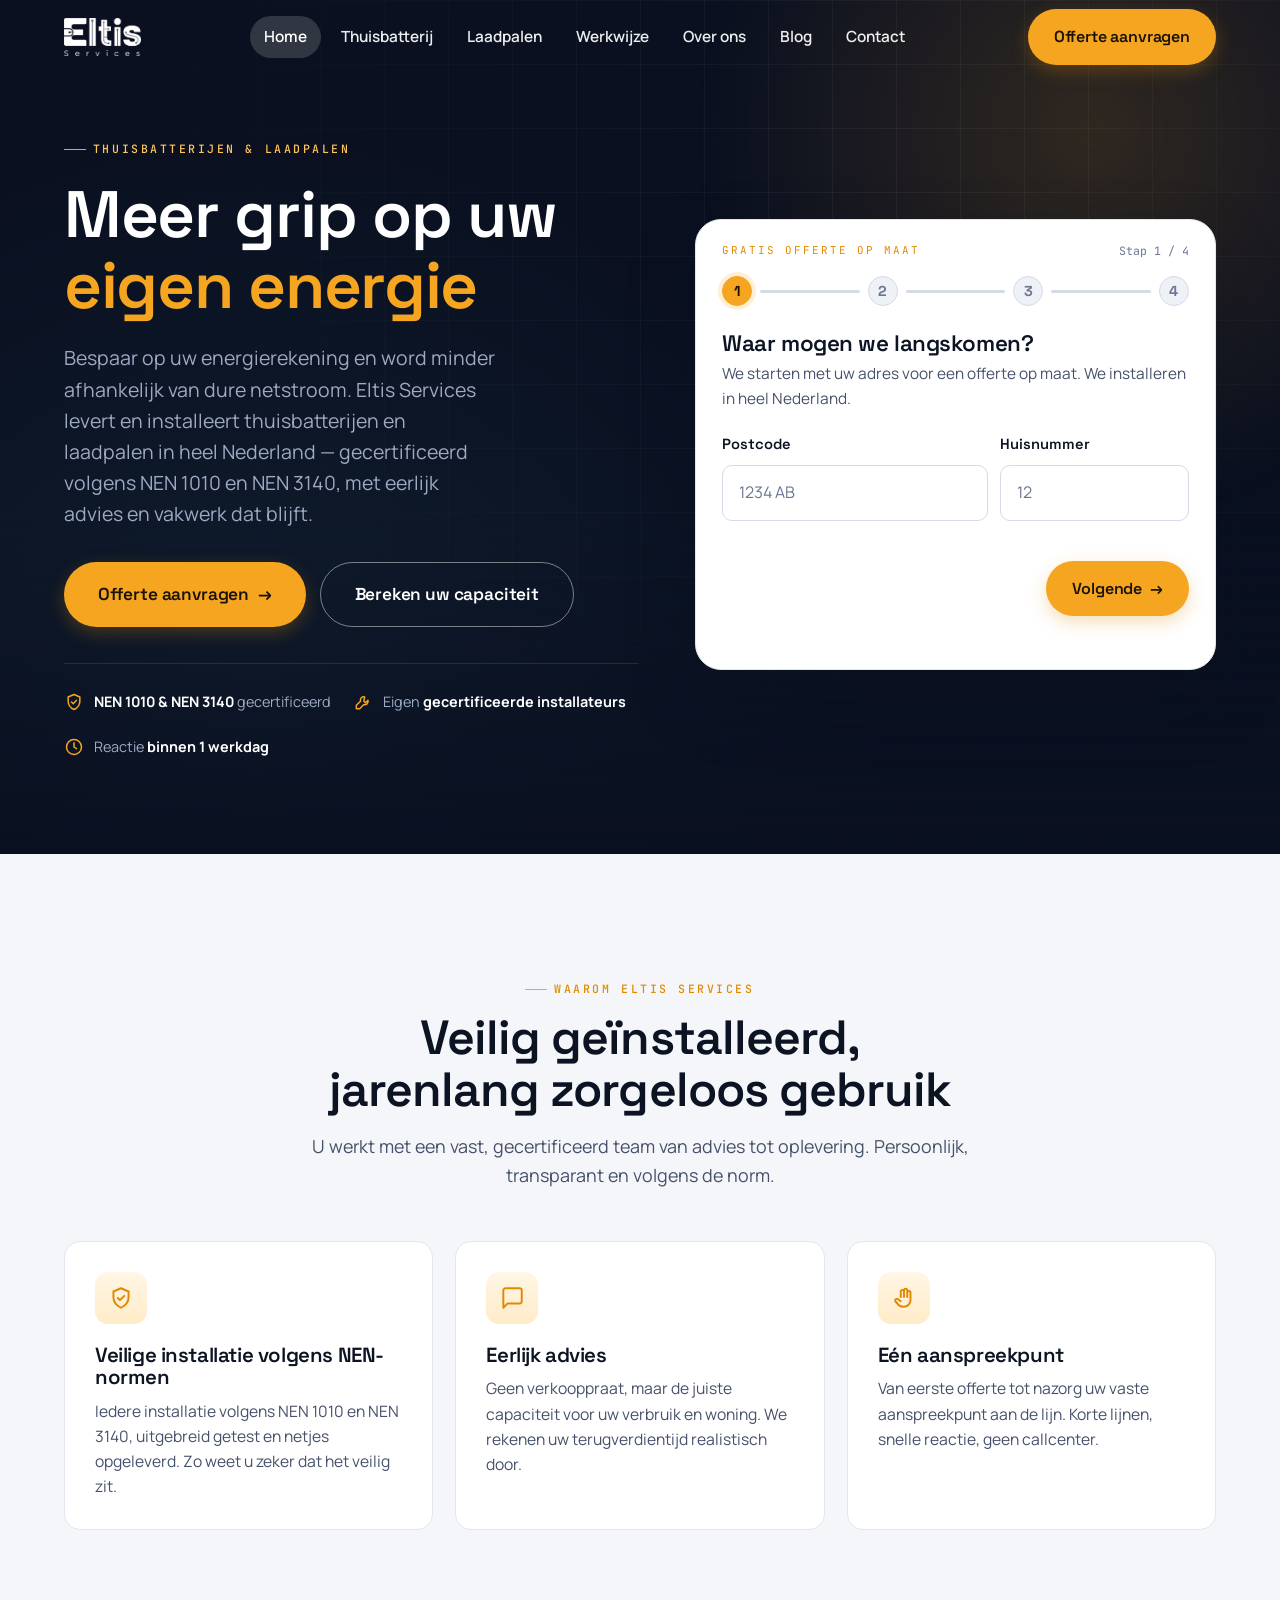
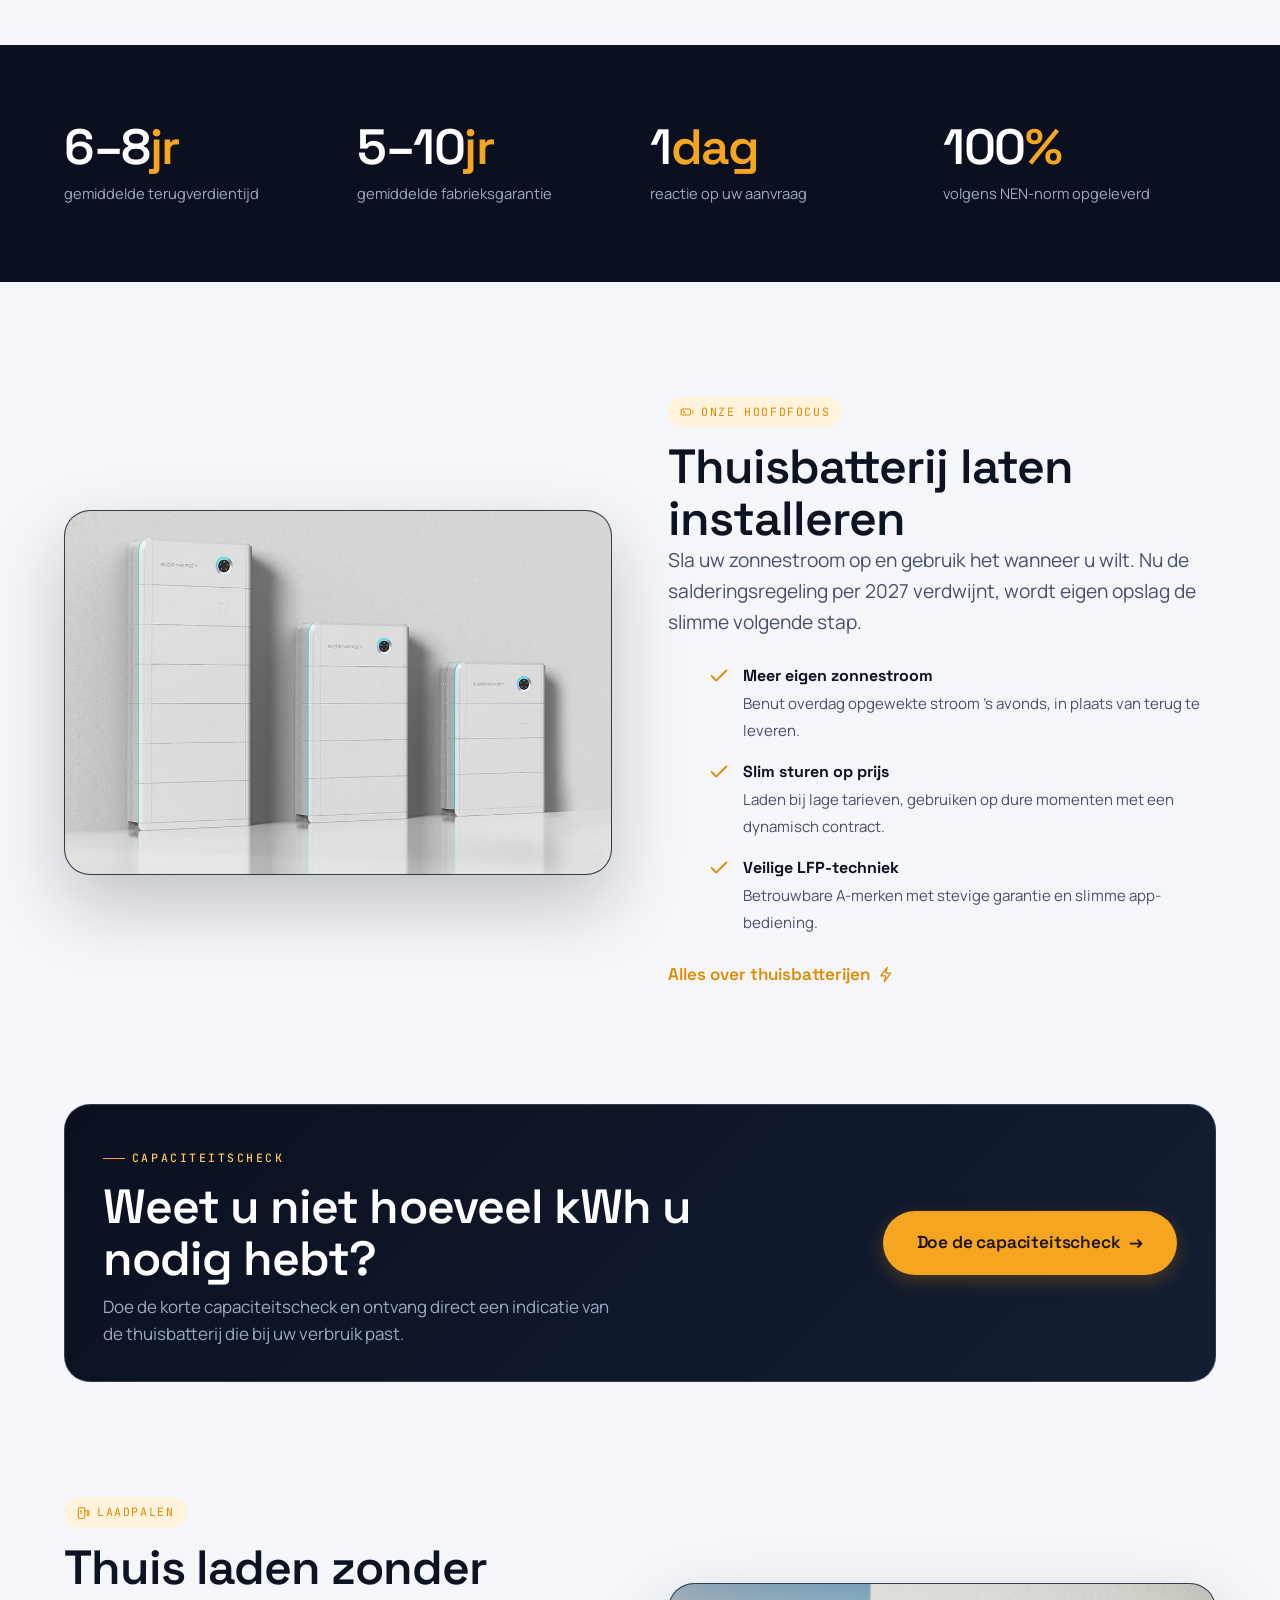
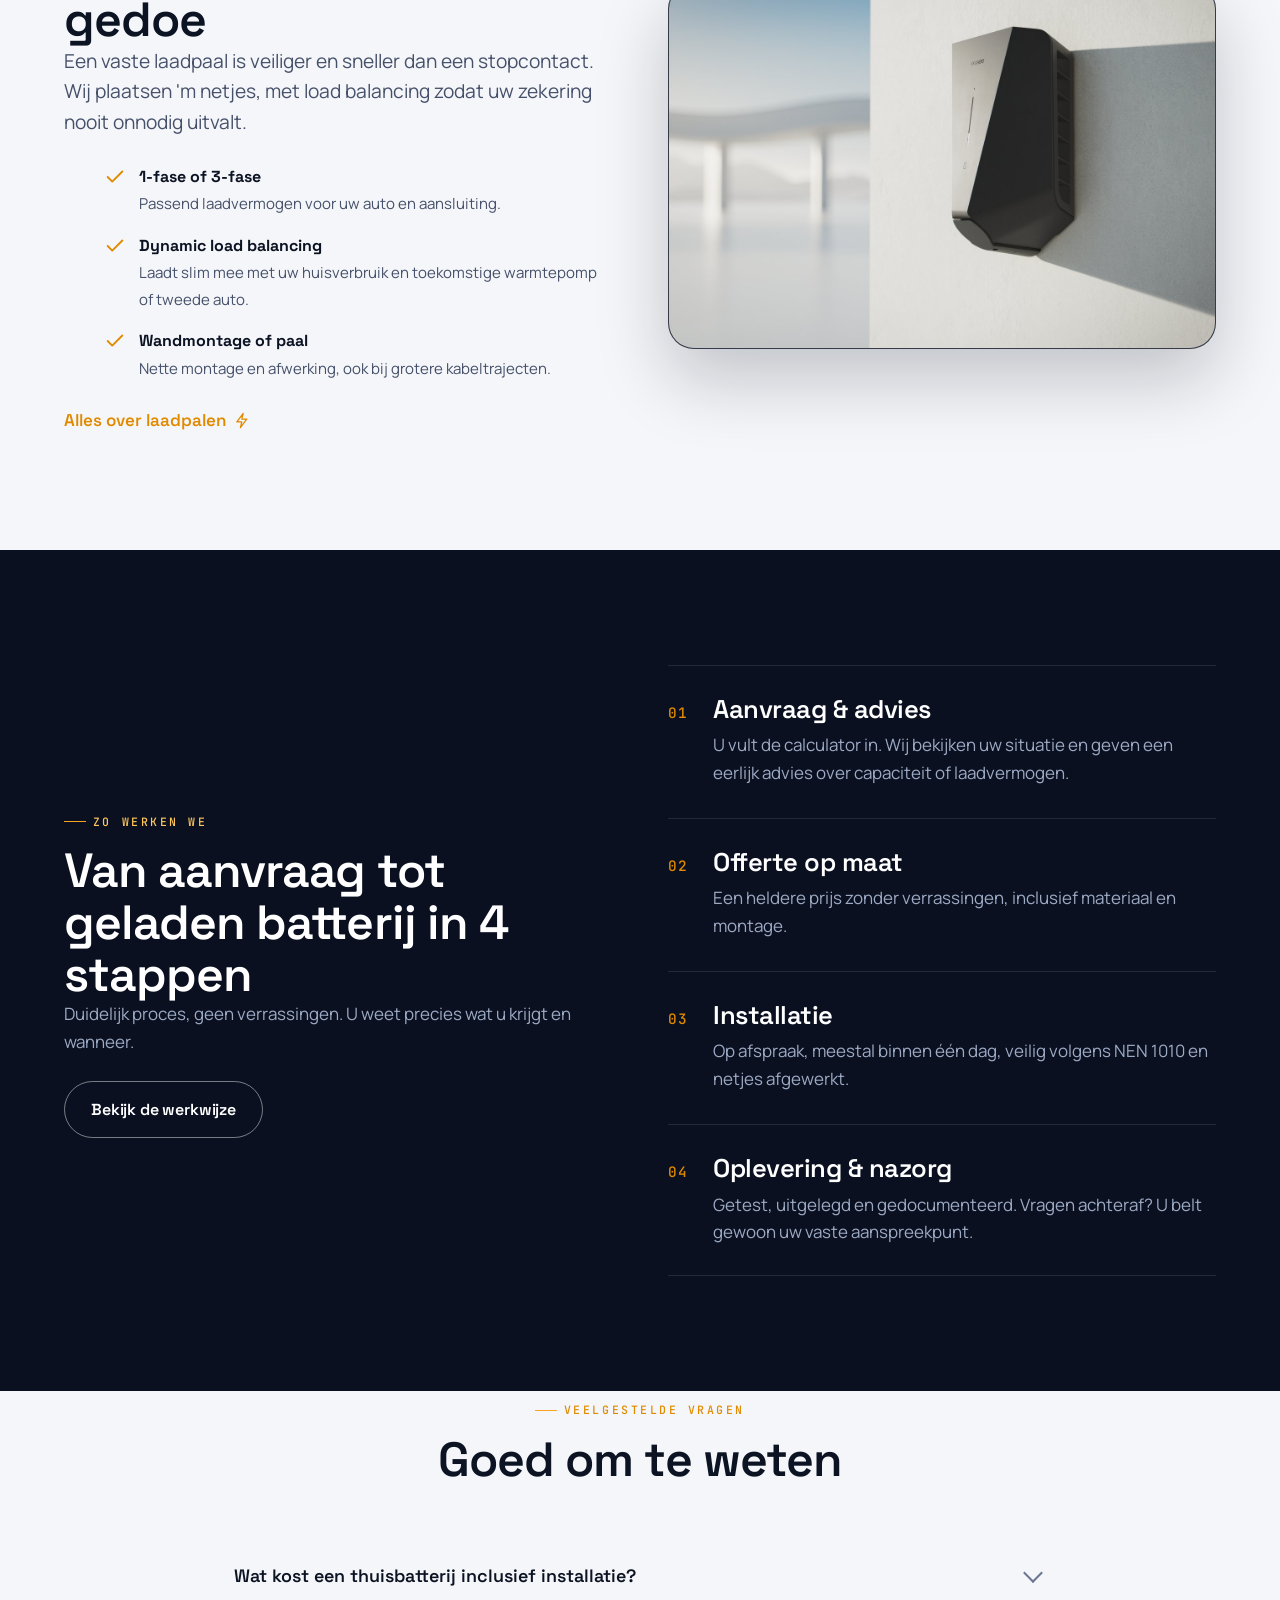
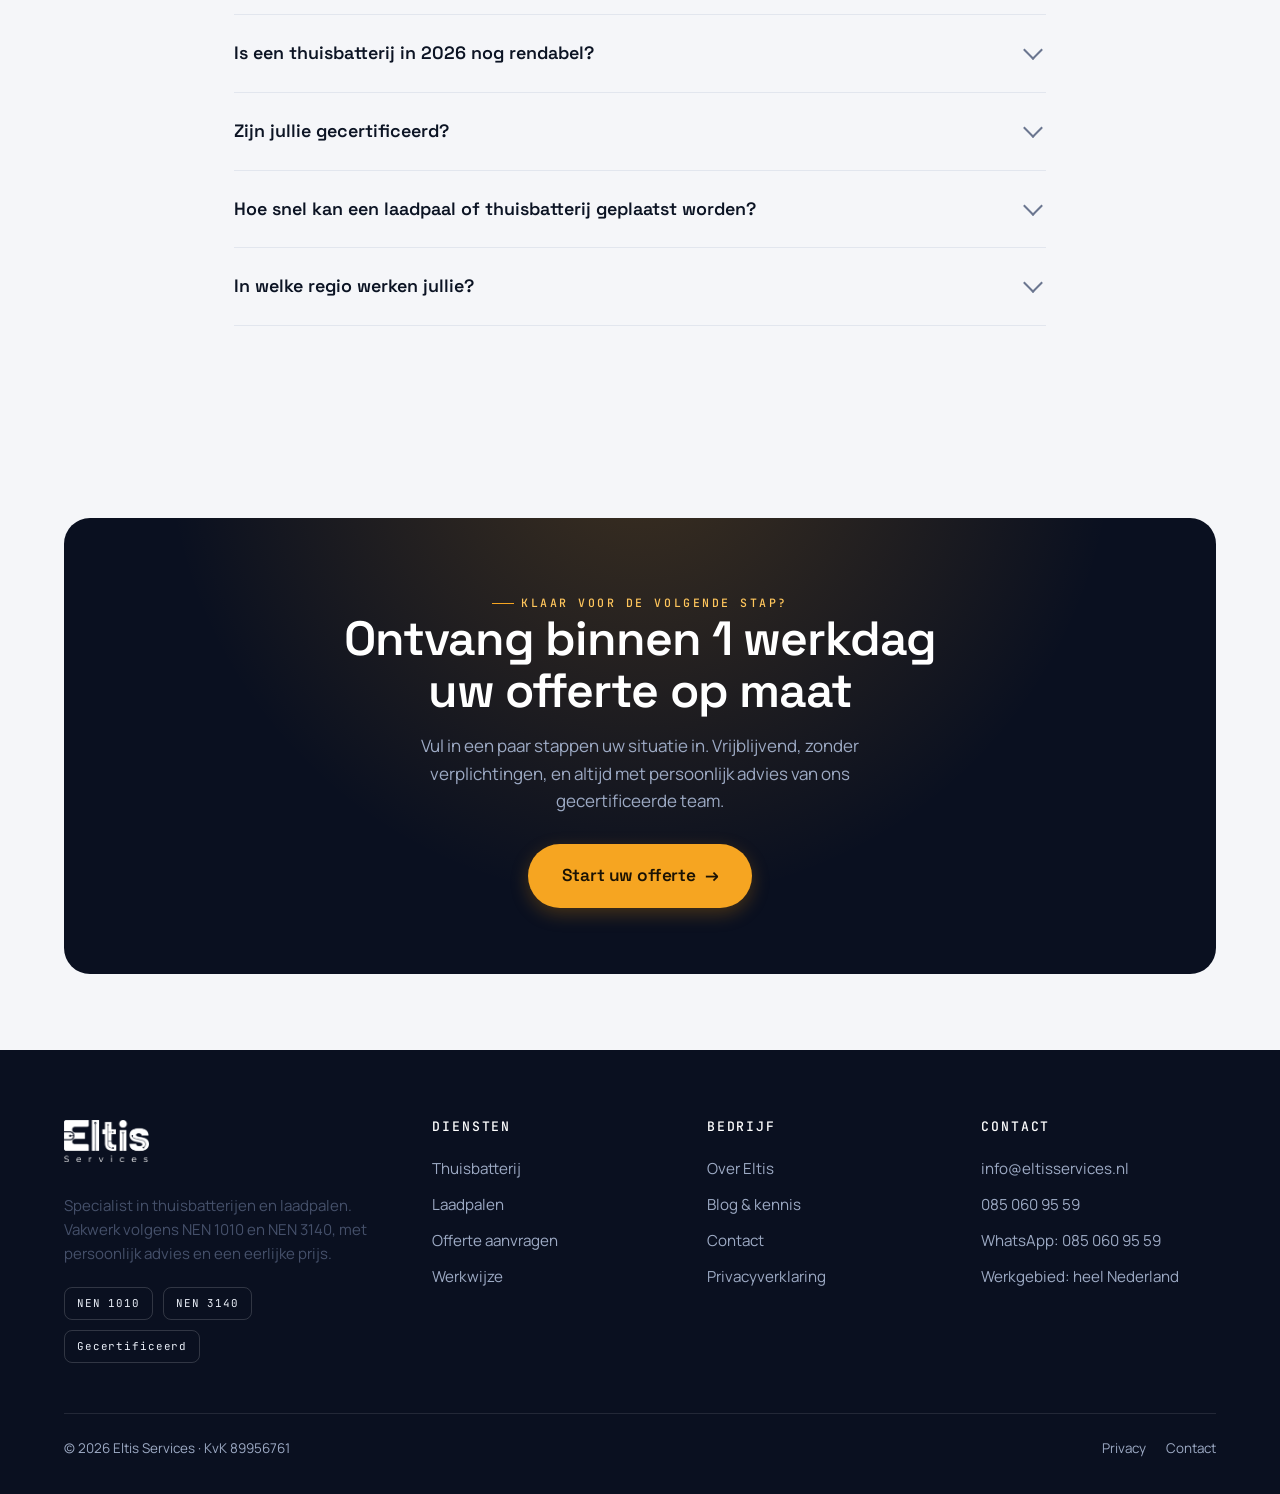
==== commit 6202d94b: "Update KvK number in footer" ====
--- a/index.html
+++ b/index.html
@@ -192,7 +192,7 @@
       </div>
     </div>
     <div class="footer-bottom">
-      <span>&copy; 2026 Eltis Services · KvK 00000000</span>
+      <span>&copy; 2026 Eltis Services · KvK 89956761</span>
       <span class="fl"><a href="privacy.html">Privacy</a><a href="contact.html">Contact</a></span>
     </div>
   </div>
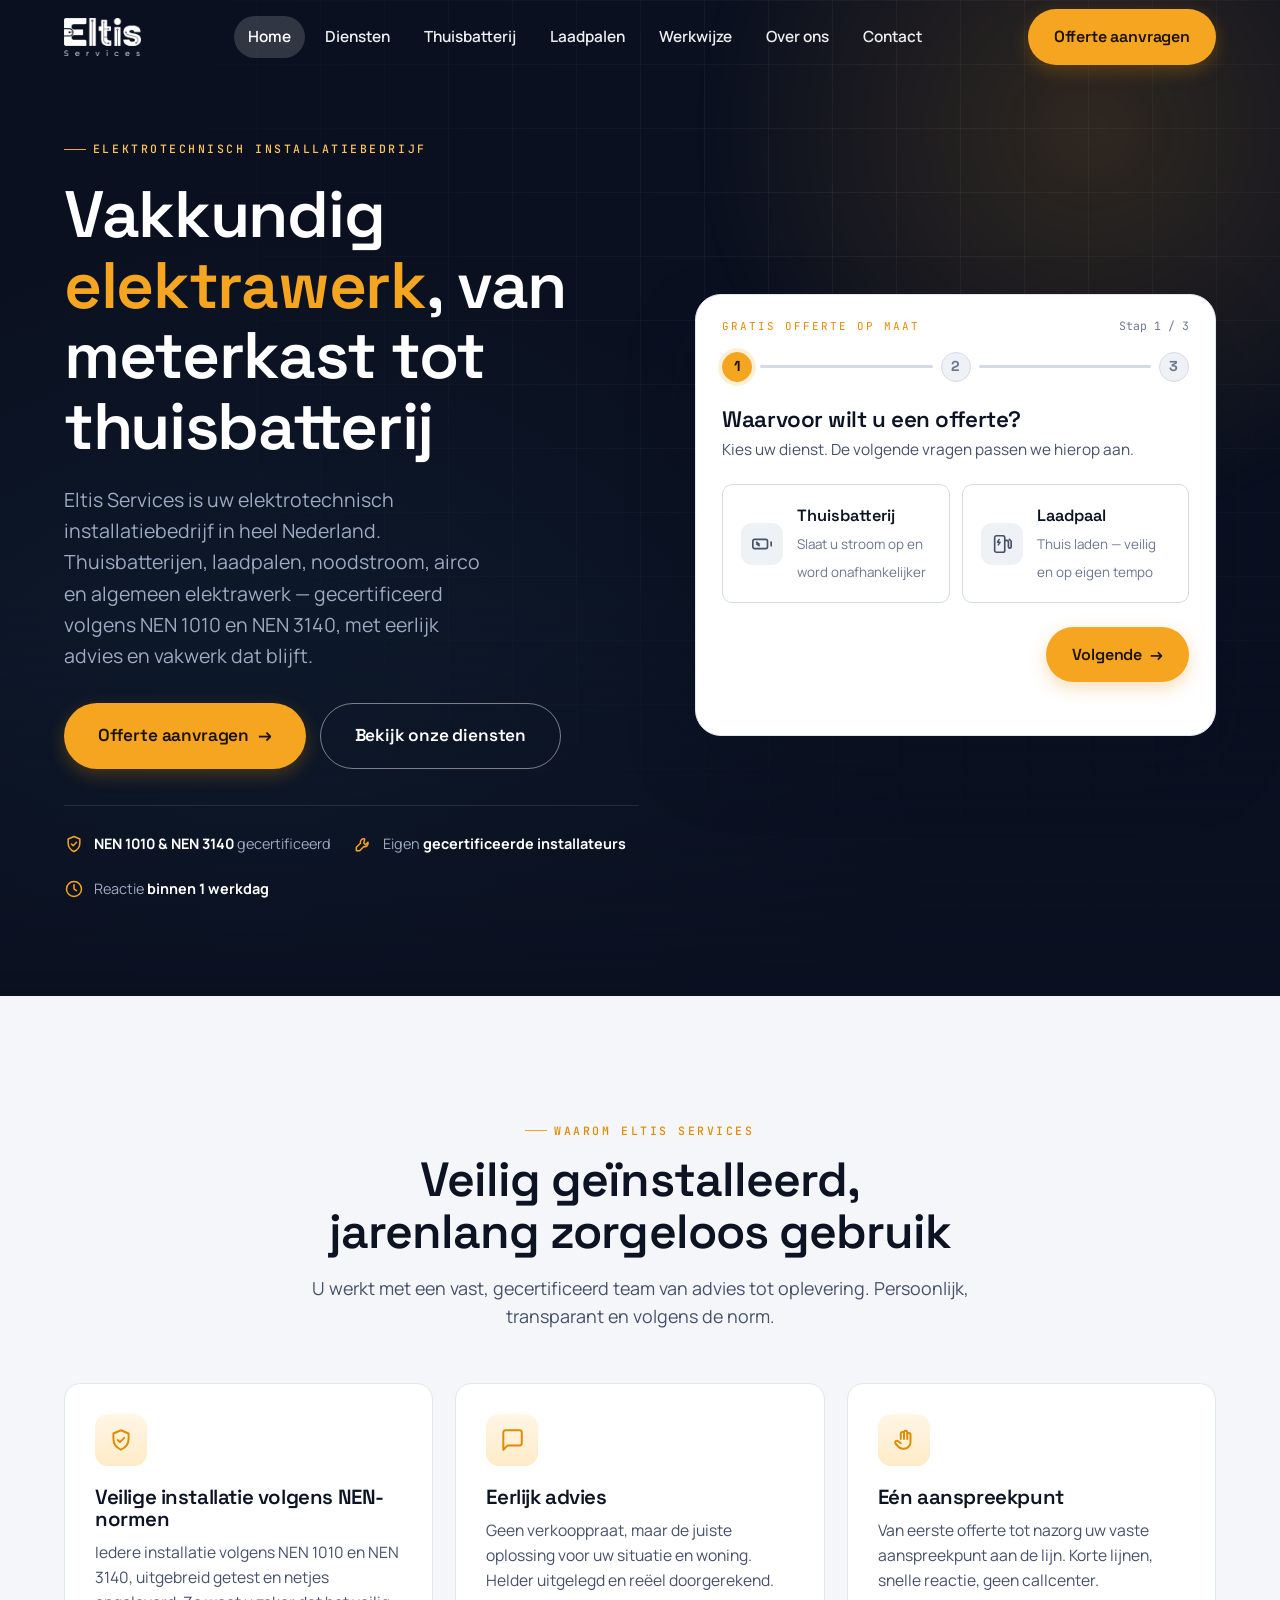
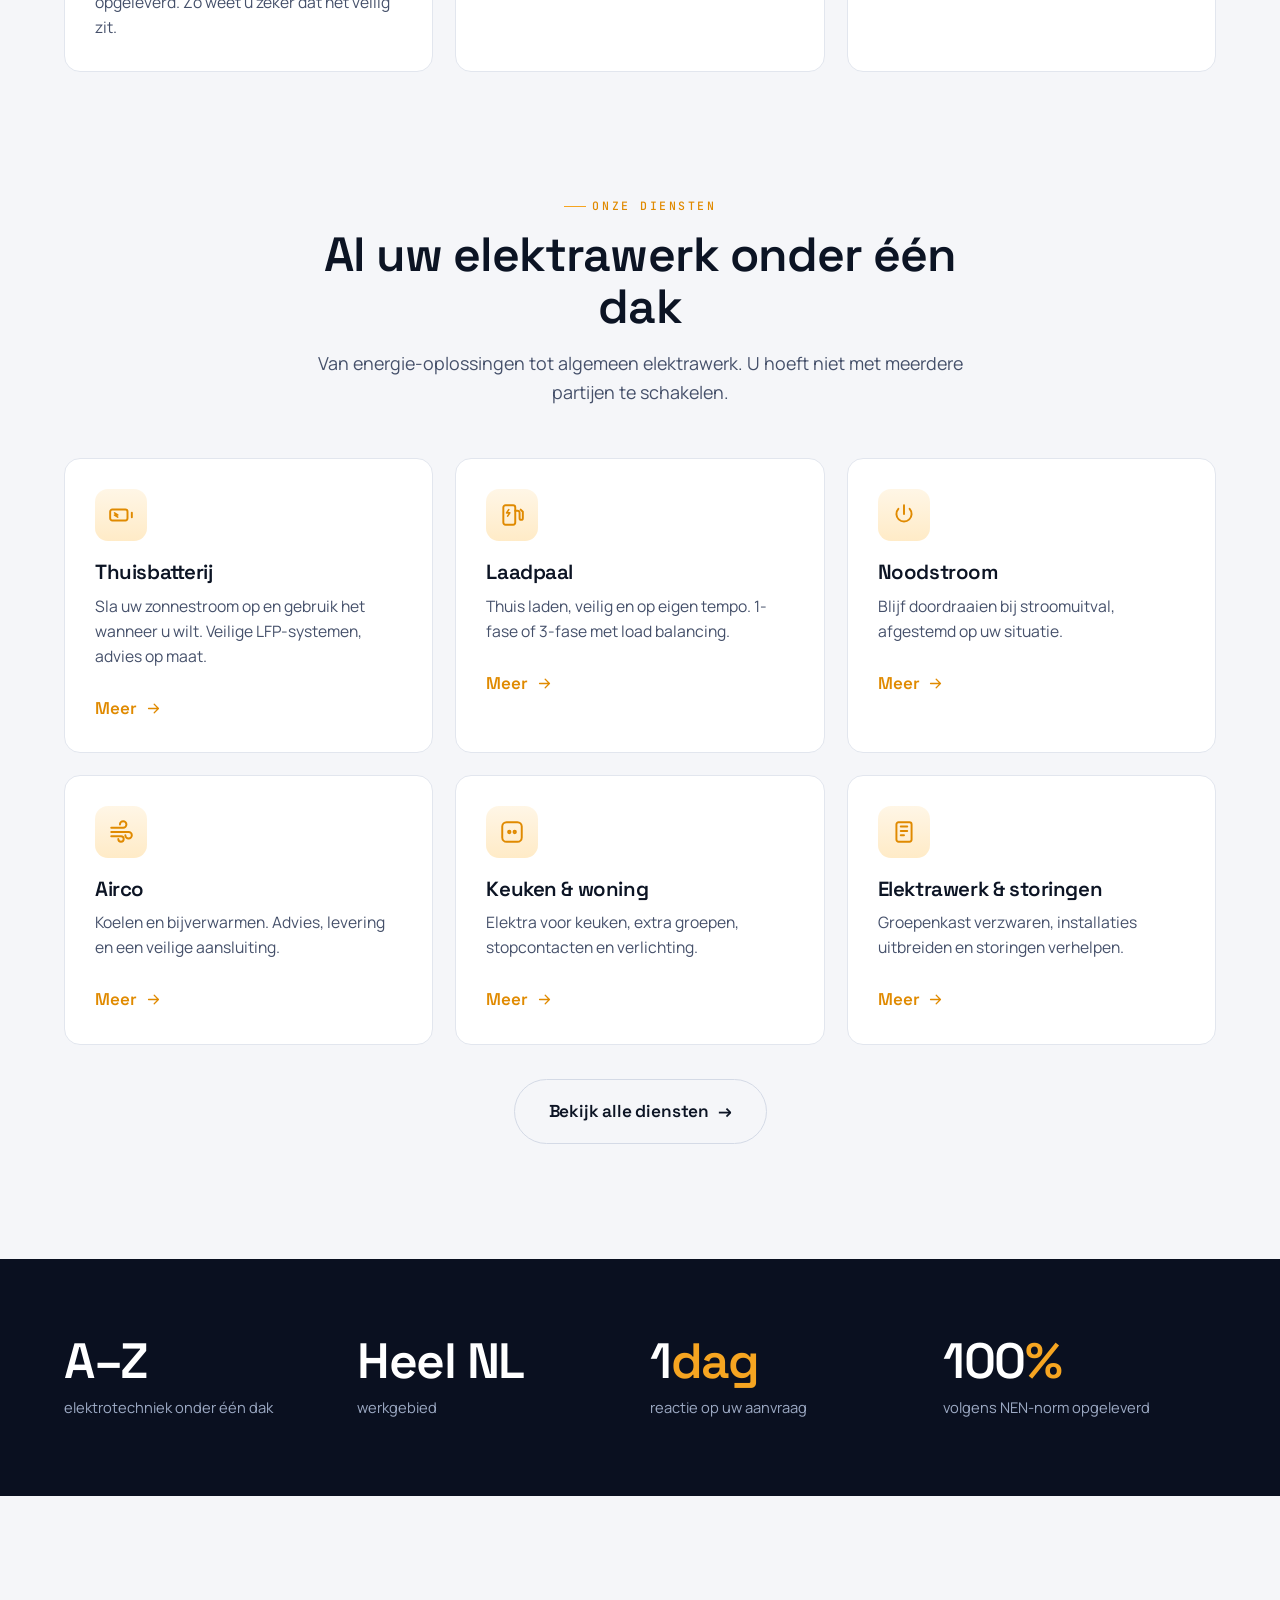
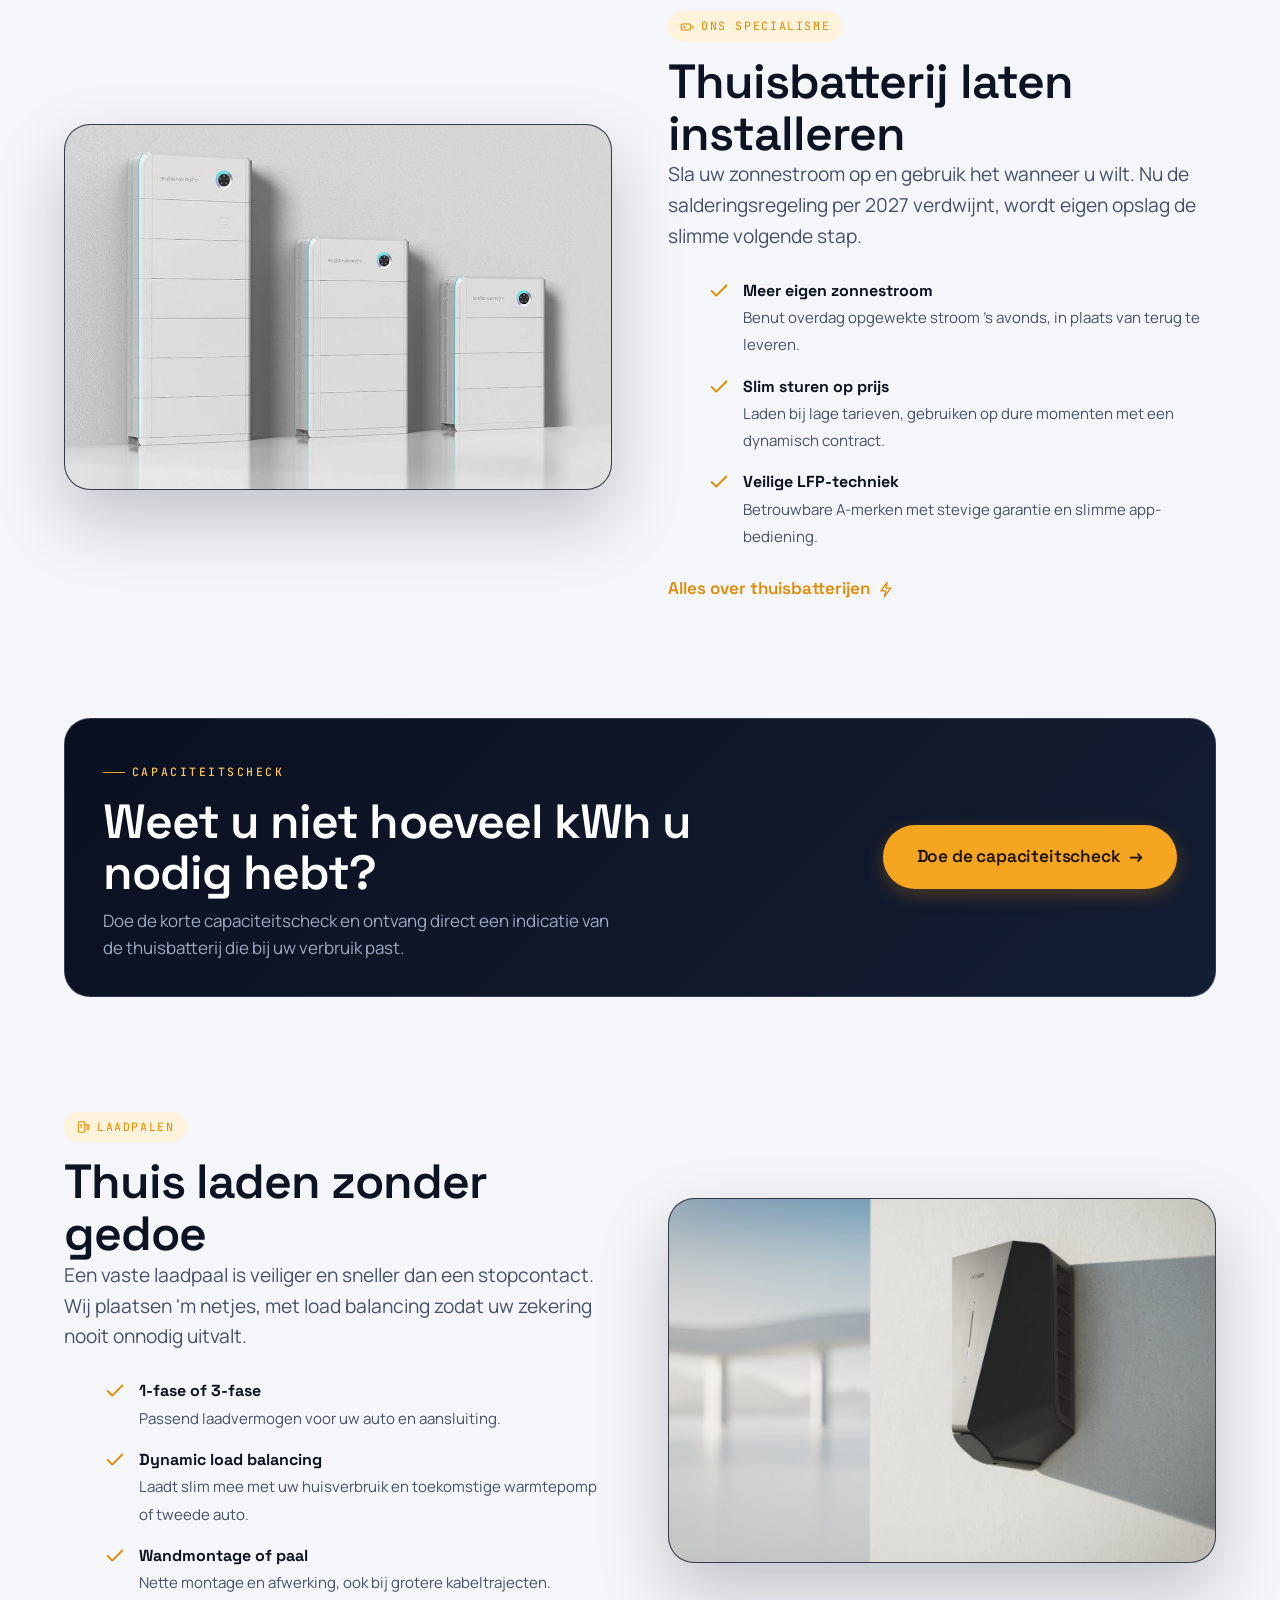
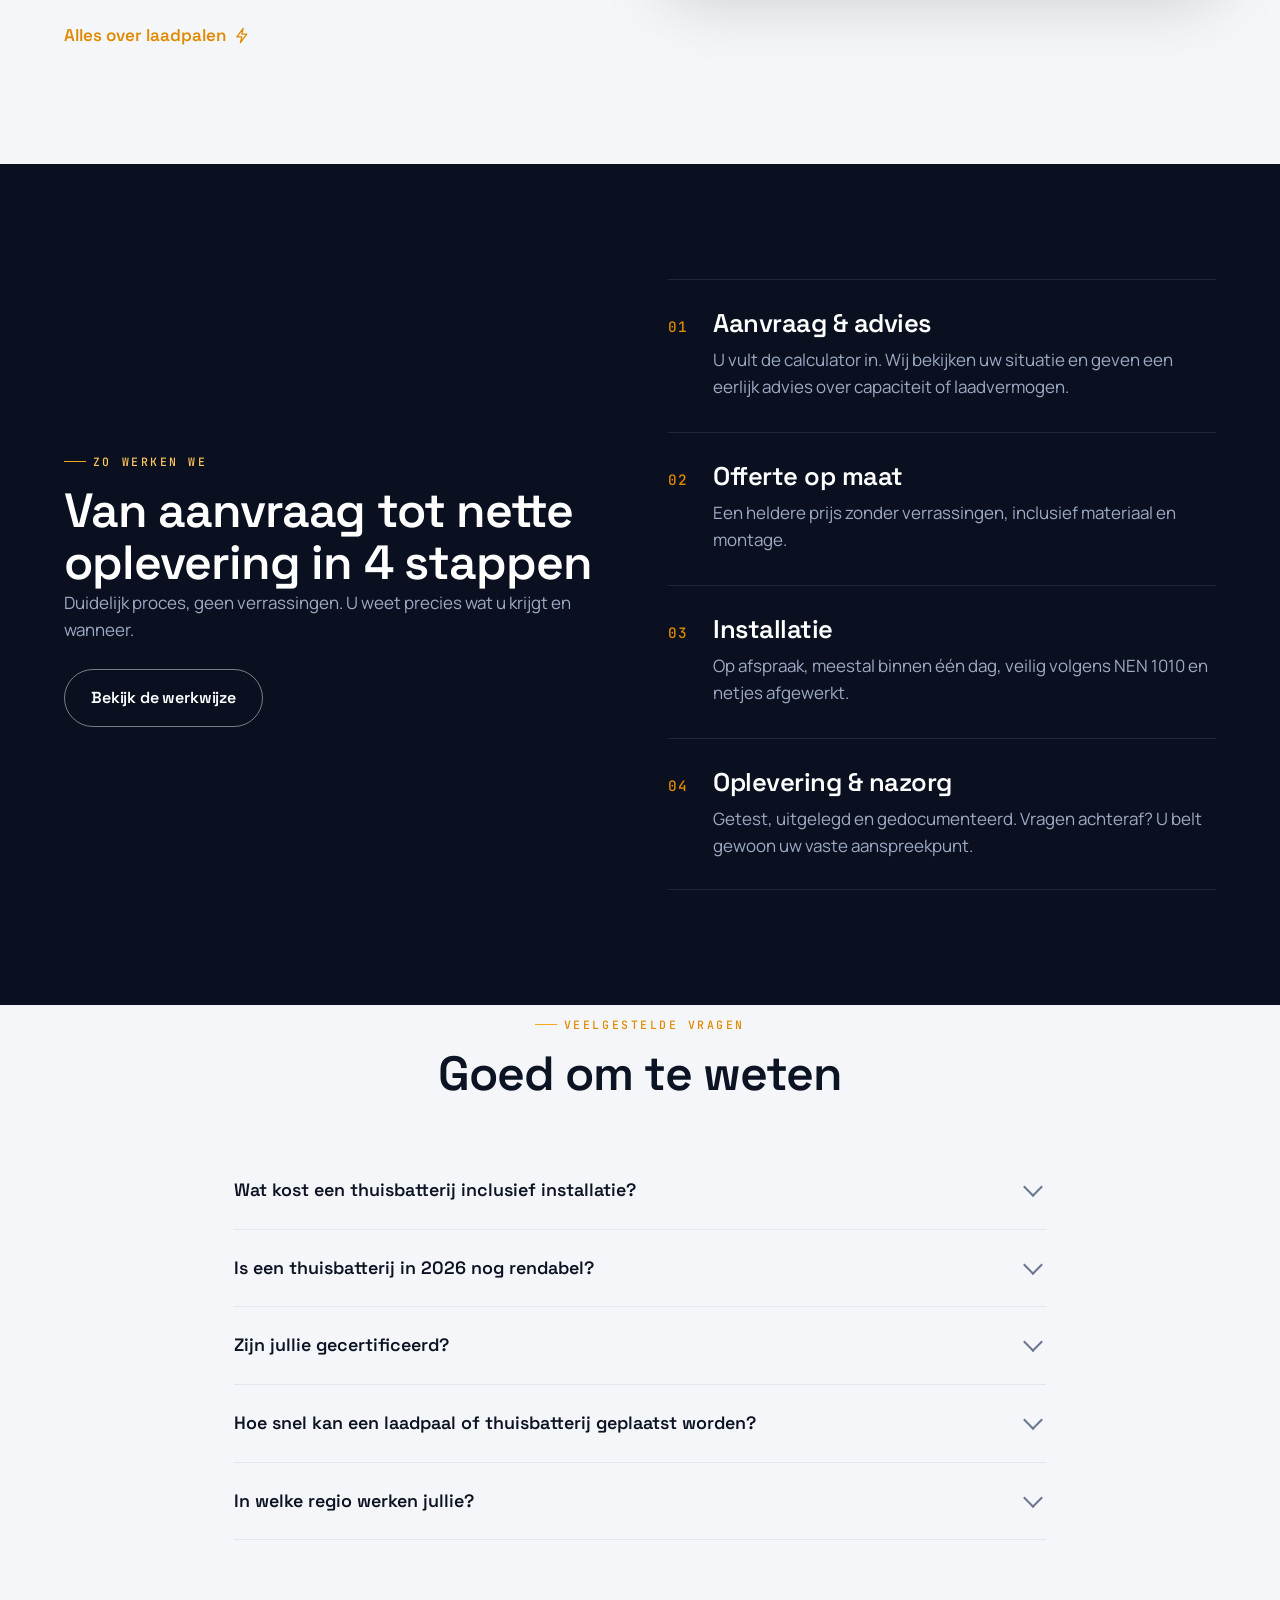
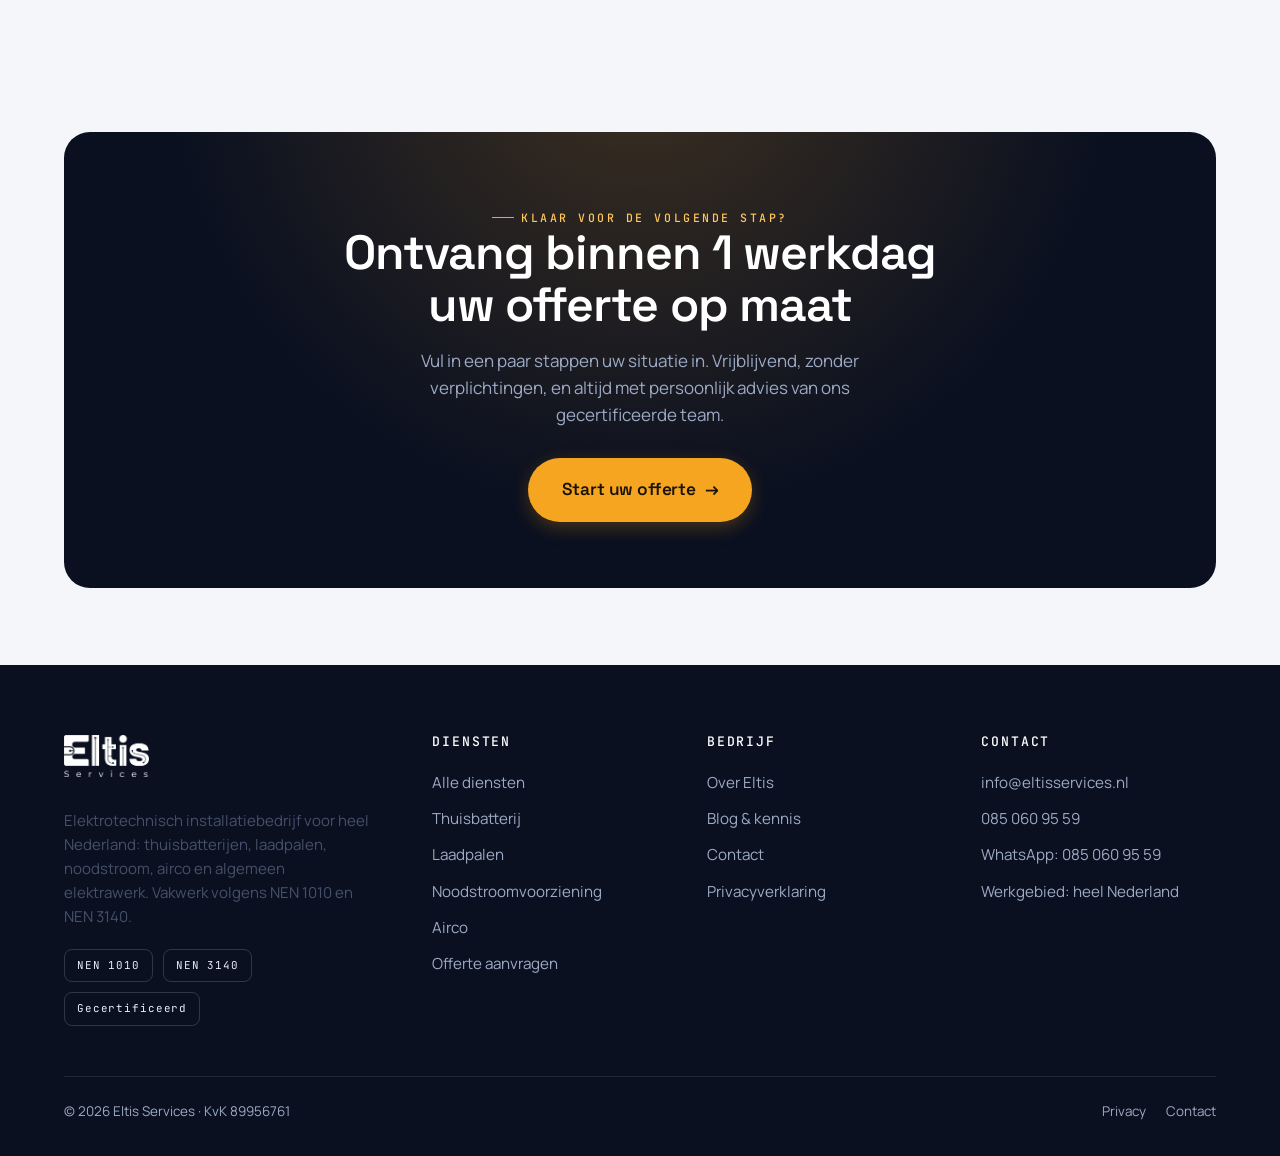
==== commit 3adca659: "Add files via upload" ====
--- a/index.html
+++ b/index.html
@@ -3,14 +3,14 @@
 <head>
 <meta charset="utf-8">
 <meta name="viewport" content="width=device-width, initial-scale=1">
-<title>Thuisbatterij &amp; laadpaal laten installeren | Eltis Services</title>
-<meta name="description" content="Eltis Services installeert thuisbatterijen en laadpalen in heel Nederland. NEN 1010 &amp; NEN 3140 gecertificeerd. Vraag een gratis offerte op maat aan.">
+<title>Elektrotechnisch installatiebedrijf | Thuisbatterij, laadpaal, airco &amp; meer | Eltis Services</title>
+<meta name="description" content="Eltis Services is uw elektrotechnisch installatiebedrijf in heel Nederland: thuisbatterijen, laadpalen, noodstroom, airco en algemeen elektrawerk. NEN 1010 &amp; NEN 3140 gecertificeerd. Vraag een gratis offerte aan.">
 <link rel="canonical" href="https://eltisservices.nl/index.html">
 <meta name="robots" content="index, follow">
 <meta name="theme-color" content="#0A1020">
 <meta property="og:type" content="website">
-<meta property="og:title" content="Thuisbatterij &amp; laadpaal laten installeren | Eltis Services">
-<meta property="og:description" content="Eltis Services installeert thuisbatterijen en laadpalen in heel Nederland. NEN 1010 &amp; NEN 3140 gecertificeerd. Vraag een gratis offerte op maat aan.">
+<meta property="og:title" content="Elektrotechnisch installatiebedrijf | Thuisbatterij, laadpaal, airco &amp; meer | Eltis Services">
+<meta property="og:description" content="Eltis Services is uw elektrotechnisch installatiebedrijf in heel Nederland: thuisbatterijen, laadpalen, noodstroom, airco en algemeen elektrawerk. NEN 1010 &amp; NEN 3140 gecertificeerd. Vraag een gratis offerte aan.">
 <meta property="og:url" content="https://eltisservices.nl/index.html">
 <meta property="og:site_name" content="Eltis Services">
 <meta property="og:locale" content="nl_NL">
@@ -24,7 +24,7 @@
 <link href="https://fonts.googleapis.com/css2?family=Space+Grotesk:wght@400;500;600;700&family=Manrope:wght@400;500;600;700;800&family=JetBrains+Mono:wght@400;500&display=swap" rel="stylesheet">
 <link rel="stylesheet" href="css/style.css">
 <script type="application/ld+json">
-{"@context":"https://schema.org","@type":"Electrician","name":"Eltis Services","image":"https://eltisservices.nl/assets/logo-mark.svg","url":"https://eltisservices.nl","email":"info@eltisservices.nl","telephone":"+31850609559","priceRange":"€€","areaServed":"Nederland","address":{"@type":"PostalAddress","addressCountry":"NL"},"description":"NEN 1010 en NEN 3140 gecertificeerd installatiebedrijf gespecialiseerd in thuisbatterijen en laadpalen.","knowsAbout":["thuisbatterij installatie","laadpaal installatie","energieopslag","NEN 1010","NEN 3140"]}
+{"@context":"https://schema.org","@type":"Electrician","name":"Eltis Services","image":"https://eltisservices.nl/assets/logo-mark.svg","url":"https://eltisservices.nl","email":"info@eltisservices.nl","telephone":"+31850609559","priceRange":"€€","areaServed":"Nederland","address":{"@type":"PostalAddress","addressCountry":"NL"},"description":"NEN 1010 en NEN 3140 gecertificeerd elektrotechnisch installatiebedrijf in heel Nederland: thuisbatterijen, laadpalen, noodstroomvoorzieningen, airco en algemeen elektrawerk.","knowsAbout":["thuisbatterij installatie","laadpaal installatie","noodstroomvoorziening","airco installatie","elektrotechniek","groepenkast","NEN 1010","NEN 3140"]}
 </script>
 <script type="application/ld+json">{"@context":"https://schema.org","@type":"BreadcrumbList","itemListElement":[{"@type":"ListItem","position":1,"name":"Home","item":"https://eltisservices.nl/index.html"}]}</script>
 <script type="application/ld+json">{"@context":"https://schema.org","@type":"FAQPage","mainEntity":[{"@type":"Question","name":"Wat kost een thuisbatterij inclusief installatie?","acceptedAnswer":{"@type":"Answer","text":"De prijs hangt af van de capaciteit, het merk en uw meterkast. Een compleet geïnstalleerd systeem begint doorgaans rond de 3.000 euro en loopt op naarmate u meer opslag kiest. Via onze offertecalculator krijgt u een prijs die past bij uw situatie."}},{"@type":"Question","name":"Is een thuisbatterij in 2026 nog rendabel?","acceptedAnswer":{"@type":"Answer","text":"Ja, zeker met een dynamisch energiecontract of slimme aansturing. Omdat de salderingsregeling per 1 januari 2027 stopt, wordt zelf opslaan en slim gebruiken van uw stroom juist aantrekkelijker. Wij rekenen uw situatie eerlijk door."}},{"@type":"Question","name":"Zijn jullie gecertificeerd?","acceptedAnswer":{"@type":"Answer","text":"Ja. Al onze installaties voeren we uit volgens NEN 1010 en we werken veilig volgens NEN 3140. U krijgt een correcte, geteste en gedocumenteerde oplevering."}},{"@type":"Question","name":"Hoe snel kan een laadpaal of thuisbatterij geplaatst worden?","acceptedAnswer":{"@type":"Answer","text":"Na akkoord op de offerte plannen we meestal binnen enkele weken. Een standaardinstallatie ronden we vaak op één dag af."}},{"@type":"Question","name":"In welke regio werken jullie?","acceptedAnswer":{"@type":"Answer","text":"We werken in heel Nederland. Vul uw postcode en huisnummer in de offertecalculator in, dan ontvangt u binnen 1 werkdag een offerte op maat voor uw adres."}}]}</script>
@@ -34,25 +34,25 @@
 <header class="site-header">
   <div class="wrap nav">
     <a class="brand on-hero" href="index.html"><img class="brand-logo" src="assets/logo.png" alt="Eltis Services" width="720" height="354"></a>
-    <nav class="nav-links on-hero" aria-label="Hoofdmenu"><a href="index.html">Home</a><a href="thuisbatterij.html">Thuisbatterij</a><a href="laadpalen.html">Laadpalen</a><a href="werkwijze.html">Werkwijze</a><a href="over-ons.html">Over ons</a><a href="blog.html">Blog</a><a href="contact.html">Contact</a></nav>
+    <nav class="nav-links on-hero" aria-label="Hoofdmenu"><a href="index.html">Home</a><a href="diensten.html">Diensten</a><a href="thuisbatterij.html">Thuisbatterij</a><a href="laadpalen.html">Laadpalen</a><a href="werkwijze.html">Werkwijze</a><a href="over-ons.html">Over ons</a><a href="contact.html">Contact</a></nav>
     <div class="nav-cta">
       <a class="btn" href="offerte.html">Offerte aanvragen</a>
       <button class="nav-toggle on-hero" aria-label="Menu" aria-expanded="false"><span></span></button>
     </div>
   </div>
 </header>
-<nav class="mobile-menu" aria-label="Mobiel menu"><a href="index.html">Home</a><a href="thuisbatterij.html">Thuisbatterij</a><a href="laadpalen.html">Laadpalen</a><a href="werkwijze.html">Werkwijze</a><a href="over-ons.html">Over ons</a><a href="blog.html">Blog</a><a href="contact.html">Contact</a><a class="btn" href="offerte.html">Offerte aanvragen</a></nav>
+<nav class="mobile-menu" aria-label="Mobiel menu"><a href="index.html">Home</a><a href="diensten.html">Diensten</a><a href="thuisbatterij.html">Thuisbatterij</a><a href="laadpalen.html">Laadpalen</a><a href="werkwijze.html">Werkwijze</a><a href="over-ons.html">Over ons</a><a href="contact.html">Contact</a><a class="btn" href="offerte.html">Offerte aanvragen</a></nav>
 <main id="main">
   <section class="hero">
     <div class="hero-bg"><div class="hero-grid-lines"></div></div>
     <div class="wrap hero-inner">
       <div class="reveal">
-        <span class="eyebrow" style="color:var(--amber-soft)">Thuisbatterijen &amp; laadpalen</span>
-        <h1>Meer grip op uw <span class="hl">eigen energie</span></h1>
-        <p class="hero-lead">Bespaar op uw energierekening en word minder afhankelijk van dure netstroom. Eltis Services levert en installeert thuisbatterijen en laadpalen in heel Nederland &mdash; gecertificeerd volgens NEN 1010 en NEN 3140, met eerlijk advies en vakwerk dat blijft.</p>
+        <span class="eyebrow" style="color:var(--amber-soft)">Elektrotechnisch installatiebedrijf</span>
+        <h1>Vakkundig <span class="hl">elektrawerk</span>, van meterkast tot thuisbatterij</h1>
+        <p class="hero-lead">Eltis Services is uw elektrotechnisch installatiebedrijf in heel Nederland. Thuisbatterijen, laadpalen, noodstroom, airco en algemeen elektrawerk &mdash; gecertificeerd volgens NEN 1010 en NEN 3140, met eerlijk advies en vakwerk dat blijft.</p>
         <div class="hero-cta">
           <a class="btn btn-lg" href="offerte.html">Offerte aanvragen <span class="arrow">&rarr;</span></a>
-          <a class="btn btn-ghost btn-lg" href="thuisbatterij.html#capaciteit">Bereken uw capaciteit</a>
+          <a class="btn btn-ghost btn-lg" href="diensten.html">Bekijk onze diensten</a>
         </div>
         <div class="hero-trust">
           <div class="t"><svg viewBox="0 0 24 24" fill="none" stroke="currentColor" stroke-width="1.8" stroke-linecap="round" stroke-linejoin="round"><path d="M12 3l7 3v5c0 4.5-3 8-7 10-4-2-7-5.5-7-10V6z"/><path d="M9 12l2 2 4-4"/></svg><span><strong>NEN 1010 &amp; NEN 3140</strong> gecertificeerd</span></div>
@@ -74,18 +74,30 @@
     </div>
     <div class="grid g-3">
       <div class="card reveal"><div class="ic"><svg viewBox="0 0 24 24" fill="none" stroke="currentColor" stroke-width="1.8" stroke-linecap="round" stroke-linejoin="round"><path d="M12 3l7 3v5c0 4.5-3 8-7 10-4-2-7-5.5-7-10V6z"/><path d="M9 12l2 2 4-4"/></svg></div><h3>Veilige installatie volgens NEN-normen</h3><p>Iedere installatie volgens NEN 1010 en NEN 3140, uitgebreid getest en netjes opgeleverd. Zo weet u zeker dat het veilig zit.</p></div>
-      <div class="card reveal d1"><div class="ic"><svg viewBox="0 0 24 24" fill="none" stroke="currentColor" stroke-width="1.8" stroke-linecap="round" stroke-linejoin="round"><path d="M21 15a2 2 0 0 1-2 2H8l-4 4V5a2 2 0 0 1 2-2h13a2 2 0 0 1 2 2z"/></svg></div><h3>Eerlijk advies</h3><p>Geen verkooppraat, maar de juiste capaciteit voor uw verbruik en woning. We rekenen uw terugverdientijd realistisch door.</p></div>
+      <div class="card reveal d1"><div class="ic"><svg viewBox="0 0 24 24" fill="none" stroke="currentColor" stroke-width="1.8" stroke-linecap="round" stroke-linejoin="round"><path d="M21 15a2 2 0 0 1-2 2H8l-4 4V5a2 2 0 0 1 2-2h13a2 2 0 0 1 2 2z"/></svg></div><h3>Eerlijk advies</h3><p>Geen verkooppraat, maar de juiste oplossing voor uw situatie en woning. Helder uitgelegd en reëel doorgerekend.</p></div>
       <div class="card reveal d2"><div class="ic"><svg viewBox="0 0 24 24" fill="none" stroke="currentColor" stroke-width="1.8" stroke-linecap="round" stroke-linejoin="round"><path d="M9 11V6a1.5 1.5 0 0 1 3 0v5M12 11V5a1.5 1.5 0 0 1 3 0v6M15 11V7a1.5 1.5 0 0 1 3 0v7a6 6 0 0 1-6 6h-1a6 6 0 0 1-5-2.7L4 15a1.6 1.6 0 0 1 2.6-1.8L9 15"/></svg></div><h3>Eén aanspreekpunt</h3><p>Van eerste offerte tot nazorg uw vaste aanspreekpunt aan de lijn. Korte lijnen, snelle reactie, geen callcenter.</p></div>
     </div>
   </div></section>
 
-  <section class="section-sm on-dark"><div class="wrap"><div class="stats"><div class="stat reveal"><div class="n"><span>6–8</span><span class="u">jr</span></div><div class="l">gemiddelde terugverdientijd</div></div><div class="stat reveal"><div class="n"><span>5–10</span><span class="u">jr</span></div><div class="l">gemiddelde fabrieksgarantie</div></div><div class="stat reveal"><div class="n"><span data-count="1" data-dec="0">0</span><span class="u">dag</span></div><div class="l">reactie op uw aanvraag</div></div><div class="stat reveal"><div class="n"><span data-count="100" data-dec="0">0</span><span class="u">%</span></div><div class="l">volgens NEN-norm opgeleverd</div></div></div></div></section>
+
+
+  <section class="section" style="padding-top:0"><div class="wrap">
+    <div class="section-head center reveal">
+      <span class="eyebrow">Onze diensten</span>
+      <h2>Al uw elektrawerk onder &eacute;&eacute;n dak</h2>
+      <p>Van energie-oplossingen tot algemeen elektrawerk. U hoeft niet met meerdere partijen te schakelen.</p>
+    </div>
+    <div class="grid g-3 mt-l"><div class="card reveal"><div class="ic"><svg viewBox="0 0 24 24" fill="none" stroke="currentColor" stroke-width="1.8" stroke-linecap="round" stroke-linejoin="round"><rect x="2" y="7" width="16" height="10" rx="2"/><path d="M22 10v4"/><path d="M6 10l3 2-3 0 3 2" stroke-width="1.5"/></svg></div><h3>Thuisbatterij</h3><p>Sla uw zonnestroom op en gebruik het wanneer u wilt. Veilige LFP-systemen, advies op maat.</p><a class="link-arrow mt-m" style="display:inline-flex" href="thuisbatterij.html">Meer <svg viewBox="0 0 24 24" fill="none" stroke="currentColor" stroke-width="1.8" stroke-linecap="round" stroke-linejoin="round"><path d="M5 12h14M13 6l6 6-6 6"/></svg></a></div><div class="card reveal d1"><div class="ic"><svg viewBox="0 0 24 24" fill="none" stroke="currentColor" stroke-width="1.8" stroke-linecap="round" stroke-linejoin="round"><rect x="4" y="3" width="11" height="18" rx="2"/><path d="M15 8h2a2 2 0 0 1 2 2v5a1.5 1.5 0 0 0 3 0V9l-2-2"/><path d="M9 7l-2 3h3l-2 3" stroke-width="1.5"/></svg></div><h3>Laadpaal</h3><p>Thuis laden, veilig en op eigen tempo. 1-fase of 3-fase met load balancing.</p><a class="link-arrow mt-m" style="display:inline-flex" href="laadpalen.html">Meer <svg viewBox="0 0 24 24" fill="none" stroke="currentColor" stroke-width="1.8" stroke-linecap="round" stroke-linejoin="round"><path d="M5 12h14M13 6l6 6-6 6"/></svg></a></div><div class="card reveal d2"><div class="ic"><svg viewBox="0 0 24 24" fill="none" stroke="currentColor" stroke-width="1.8" stroke-linecap="round" stroke-linejoin="round"><path d="M12 3v8"/><path d="M6.8 6.3a7 7 0 1 0 10.4 0"/></svg></div><h3>Noodstroom</h3><p>Blijf doordraaien bij stroomuitval, afgestemd op uw situatie.</p><a class="link-arrow mt-m" style="display:inline-flex" href="diensten.html#noodstroom">Meer <svg viewBox="0 0 24 24" fill="none" stroke="currentColor" stroke-width="1.8" stroke-linecap="round" stroke-linejoin="round"><path d="M5 12h14M13 6l6 6-6 6"/></svg></a></div><div class="card reveal"><div class="ic"><svg viewBox="0 0 24 24" fill="none" stroke="currentColor" stroke-width="1.8" stroke-linecap="round" stroke-linejoin="round"><path d="M3 8h11a3 3 0 1 0-3-3"/><path d="M3 12h16a3 3 0 1 1-3 3"/><path d="M3 16h9a2.5 2.5 0 1 1-2.5 2.5"/></svg></div><h3>Airco</h3><p>Koelen en bijverwarmen. Advies, levering en een veilige aansluiting.</p><a class="link-arrow mt-m" style="display:inline-flex" href="diensten.html#airco">Meer <svg viewBox="0 0 24 24" fill="none" stroke="currentColor" stroke-width="1.8" stroke-linecap="round" stroke-linejoin="round"><path d="M5 12h14M13 6l6 6-6 6"/></svg></a></div><div class="card reveal d1"><div class="ic"><svg viewBox="0 0 24 24" fill="none" stroke="currentColor" stroke-width="1.8" stroke-linecap="round" stroke-linejoin="round"><rect x="3" y="3" width="18" height="18" rx="4"/><circle cx="9.5" cy="12" r="1.1"/><circle cx="14.5" cy="12" r="1.1"/></svg></div><h3>Keuken &amp; woning</h3><p>Elektra voor keuken, extra groepen, stopcontacten en verlichting.</p><a class="link-arrow mt-m" style="display:inline-flex" href="diensten.html#woning">Meer <svg viewBox="0 0 24 24" fill="none" stroke="currentColor" stroke-width="1.8" stroke-linecap="round" stroke-linejoin="round"><path d="M5 12h14M13 6l6 6-6 6"/></svg></a></div><div class="card reveal d2"><div class="ic"><svg viewBox="0 0 24 24" fill="none" stroke="currentColor" stroke-width="1.8" stroke-linecap="round" stroke-linejoin="round"><rect x="5" y="3" width="14" height="18" rx="2"/><path d="M9 7h6M9 11h6M9 15h3"/></svg></div><h3>Elektrawerk &amp; storingen</h3><p>Groepenkast verzwaren, installaties uitbreiden en storingen verhelpen.</p><a class="link-arrow mt-m" style="display:inline-flex" href="diensten.html#algemeen">Meer <svg viewBox="0 0 24 24" fill="none" stroke="currentColor" stroke-width="1.8" stroke-linecap="round" stroke-linejoin="round"><path d="M5 12h14M13 6l6 6-6 6"/></svg></a></div></div>
+    <div class="center reveal" style="margin-top:34px"><a class="btn btn-ghost btn-lg" href="diensten.html">Bekijk alle diensten <span class="arrow">&rarr;</span></a></div>
+  </div></section>
+
+  <section class="section-sm on-dark"><div class="wrap"><div class="stats"><div class="stat reveal"><div class="n"><span>A&ndash;Z</span></div><div class="l">elektrotechniek onder &eacute;&eacute;n dak</div></div><div class="stat reveal"><div class="n"><span>Heel&nbsp;NL</span></div><div class="l">werkgebied</div></div><div class="stat reveal"><div class="n"><span data-count="1" data-dec="0">0</span><span class="u">dag</span></div><div class="l">reactie op uw aanvraag</div></div><div class="stat reveal"><div class="n"><span data-count="100" data-dec="0">0</span><span class="u">%</span></div><div class="l">volgens NEN-norm opgeleverd</div></div></div></div></section>
 
   <section class="section"><div class="wrap">
     <div class="split">
       <div class="split-media reveal"><div class="media-panel media-photo"><img src="assets/thuisbatterij.jpg" alt="Thuisbatterij aan de wand, professioneel geïnstalleerd" loading="lazy"></div></div>
       <div class="reveal d1">
-        <span class="tag-inline"><svg viewBox="0 0 24 24" fill="none" stroke="currentColor" stroke-width="1.8" stroke-linecap="round" stroke-linejoin="round"><rect x="2" y="7" width="16" height="10" rx="2"/><path d="M22 10v4"/><path d="M6 10l3 2-3 0 3 2" stroke-width="1.5"/></svg> Onze hoofdfocus</span>
+        <span class="tag-inline"><svg viewBox="0 0 24 24" fill="none" stroke="currentColor" stroke-width="1.8" stroke-linecap="round" stroke-linejoin="round"><rect x="2" y="7" width="16" height="10" rx="2"/><path d="M22 10v4"/><path d="M6 10l3 2-3 0 3 2" stroke-width="1.5"/></svg> Ons specialisme</span>
         <h2 class="mt-s">Thuisbatterij laten installeren</h2>
         <p class="lead" style="color:var(--text-2)">Sla uw zonnestroom op en gebruik het wanneer u wilt. Nu de salderingsregeling per 2027 verdwijnt, wordt eigen opslag de slimme volgende stap.</p>
         <ul class="feature-list">
@@ -130,7 +142,7 @@
     <div class="split">
       <div class="reveal">
         <span class="eyebrow">Zo werken we</span>
-        <h2 class="mt-s">Van aanvraag tot geladen batterij in 4 stappen</h2>
+        <h2 class="mt-s">Van aanvraag tot nette oplevering in 4 stappen</h2>
         <p>Duidelijk proces, geen verrassingen. U weet precies wat u krijgt en wanneer.</p>
         <a class="btn btn-ghost mt-m" href="werkwijze.html">Bekijk de werkwijze</a>
       </div>
@@ -164,17 +176,19 @@
     <div class="footer-top">
       <div class="footer-brand">
         <a class="brand" href="index.html"><img class="brand-logo" src="assets/logo.png" alt="Eltis Services" width="720" height="354"></a>
-        <p>Specialist in thuisbatterijen en laadpalen. Vakwerk volgens NEN 1010 en NEN 3140, met persoonlijk advies en een eerlijke prijs.</p>
+        <p>Elektrotechnisch installatiebedrijf voor heel Nederland: thuisbatterijen, laadpalen, noodstroom, airco en algemeen elektrawerk. Vakwerk volgens NEN 1010 en NEN 3140.</p>
         <div class="footer-badges">
           <span class="badge">NEN 1010</span><span class="badge">NEN 3140</span><span class="badge">Gecertificeerd</span>
         </div>
       </div>
       <div class="footer-col">
         <h4>Diensten</h4>
+        <a href="diensten.html">Alle diensten</a>
         <a href="thuisbatterij.html">Thuisbatterij</a>
         <a href="laadpalen.html">Laadpalen</a>
+        <a href="diensten.html#noodstroom">Noodstroomvoorziening</a>
+        <a href="diensten.html#airco">Airco</a>
         <a href="offerte.html">Offerte aanvragen</a>
-        <a href="werkwijze.html">Werkwijze</a>
       </div>
       <div class="footer-col">
         <h4>Bedrijf</h4>
--- a/css/style.css
+++ b/css/style.css
@@ -604,3 +604,7 @@
 .media-panel.media-photo{ padding:0; aspect-ratio:3/2; background:var(--ink-2); }
 .media-photo img{ width:100%; height:100%; object-fit:cover; display:block; }
 @media (max-width:900px){ .media-panel.media-photo{ aspect-ratio:16/10; } }
+
+/* Feature-list leesbaar binnen witte panelen (bv. diensten/hero-kaart) */
+.media-panel.light .feature-list li b{ color:var(--ink); }
+.media-panel.light .feature-list li span{ color:var(--text-2); }
